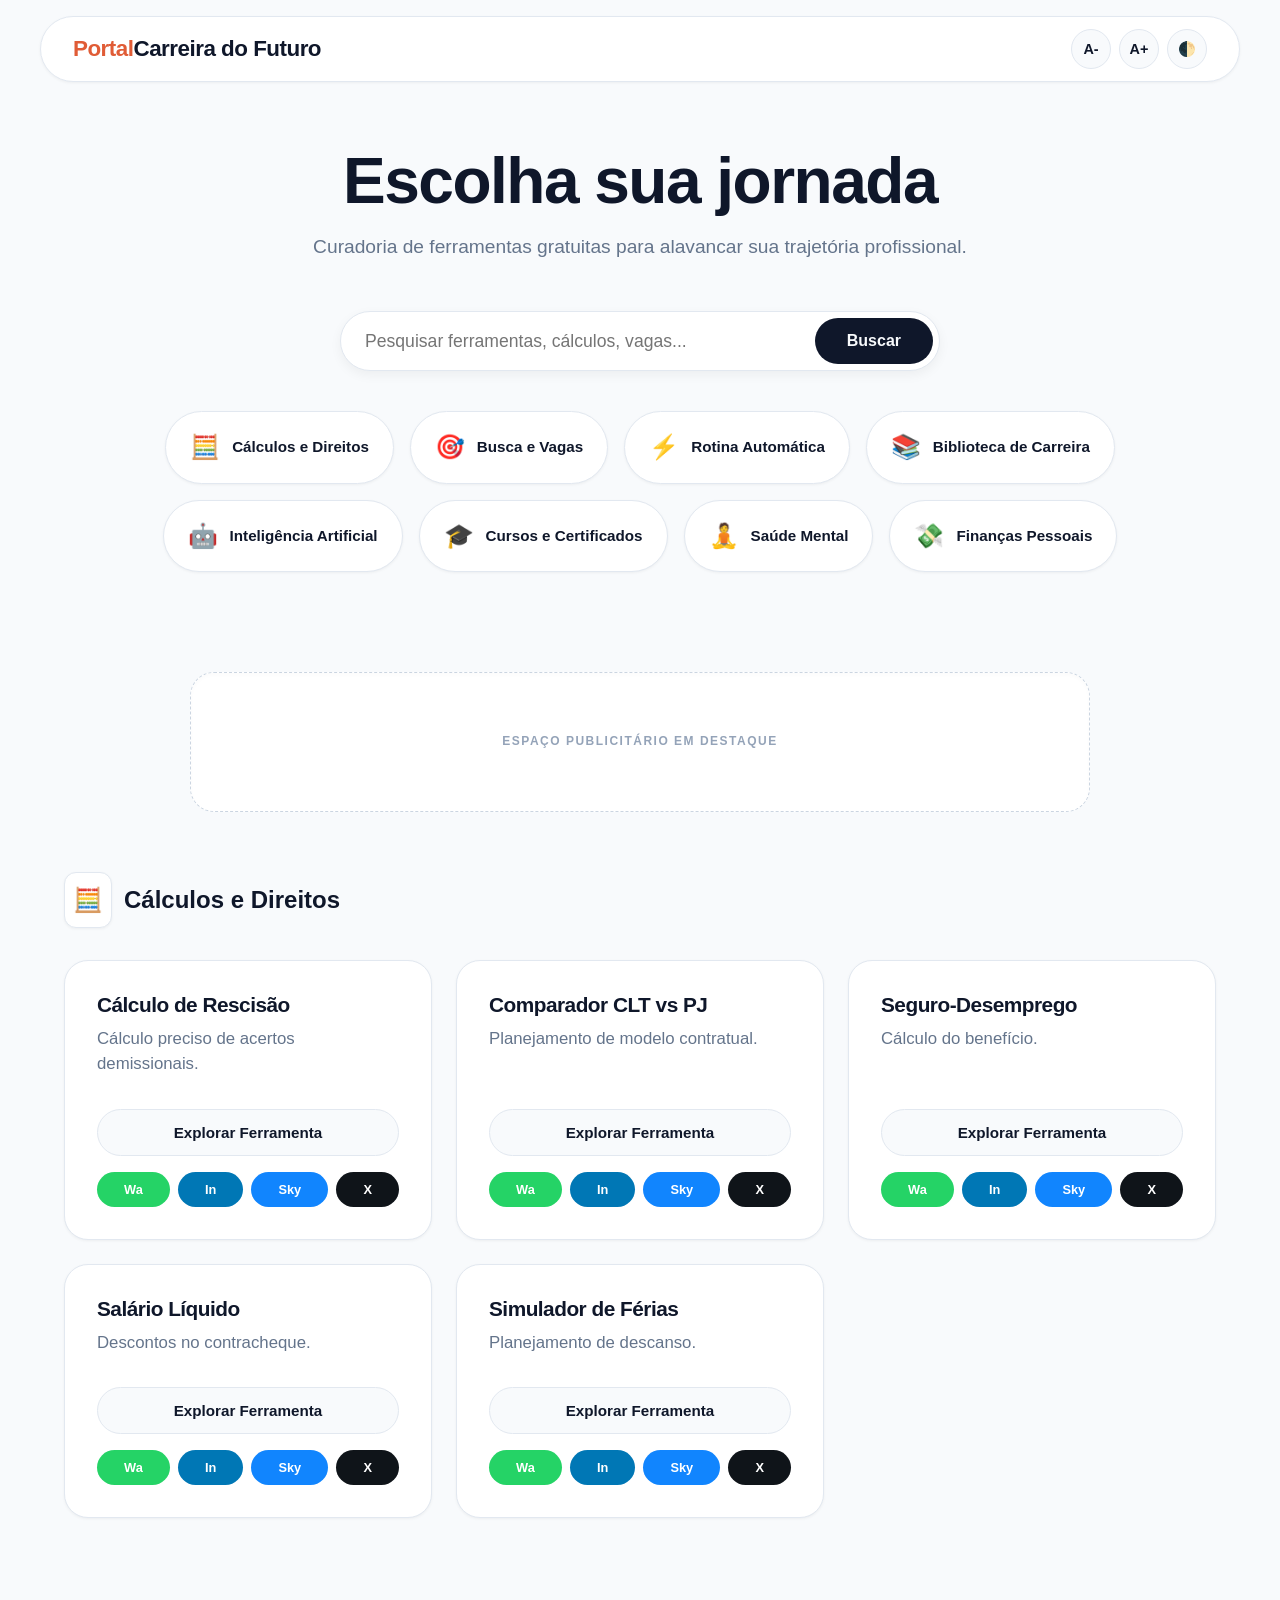
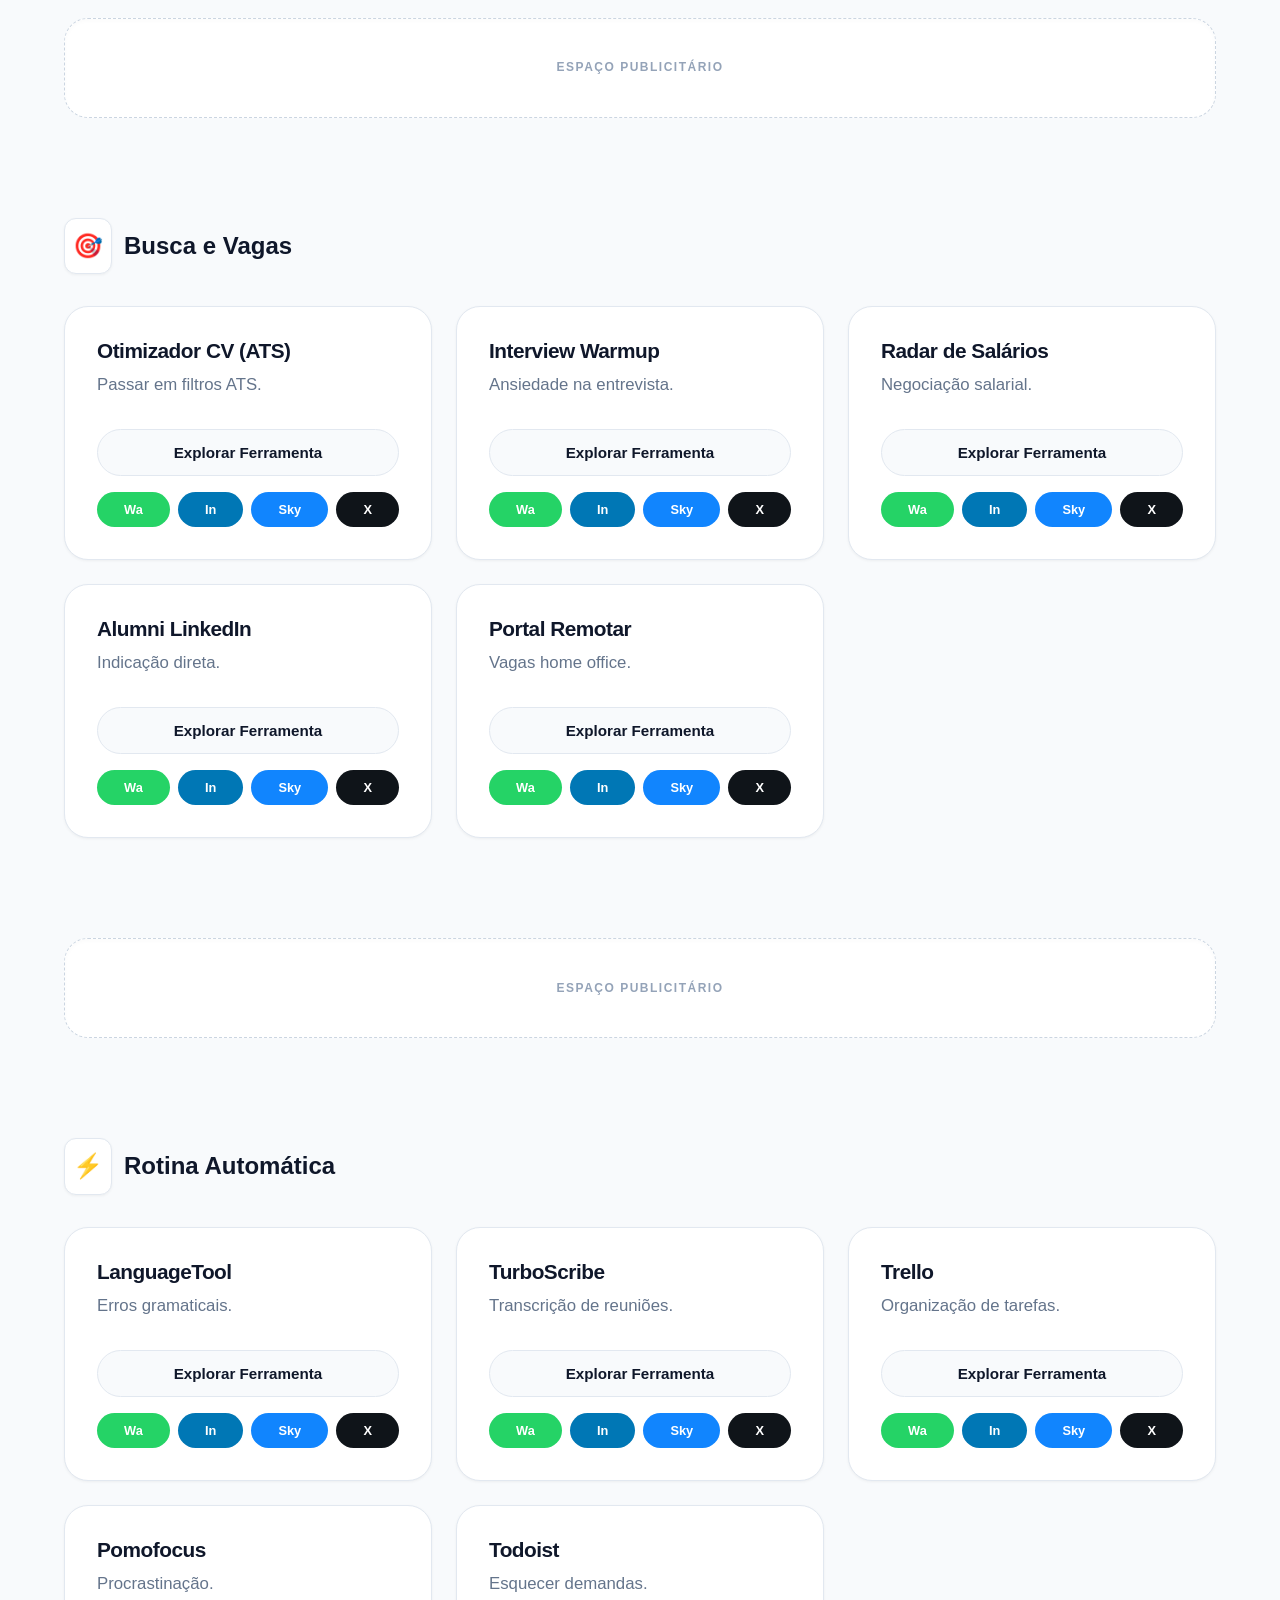
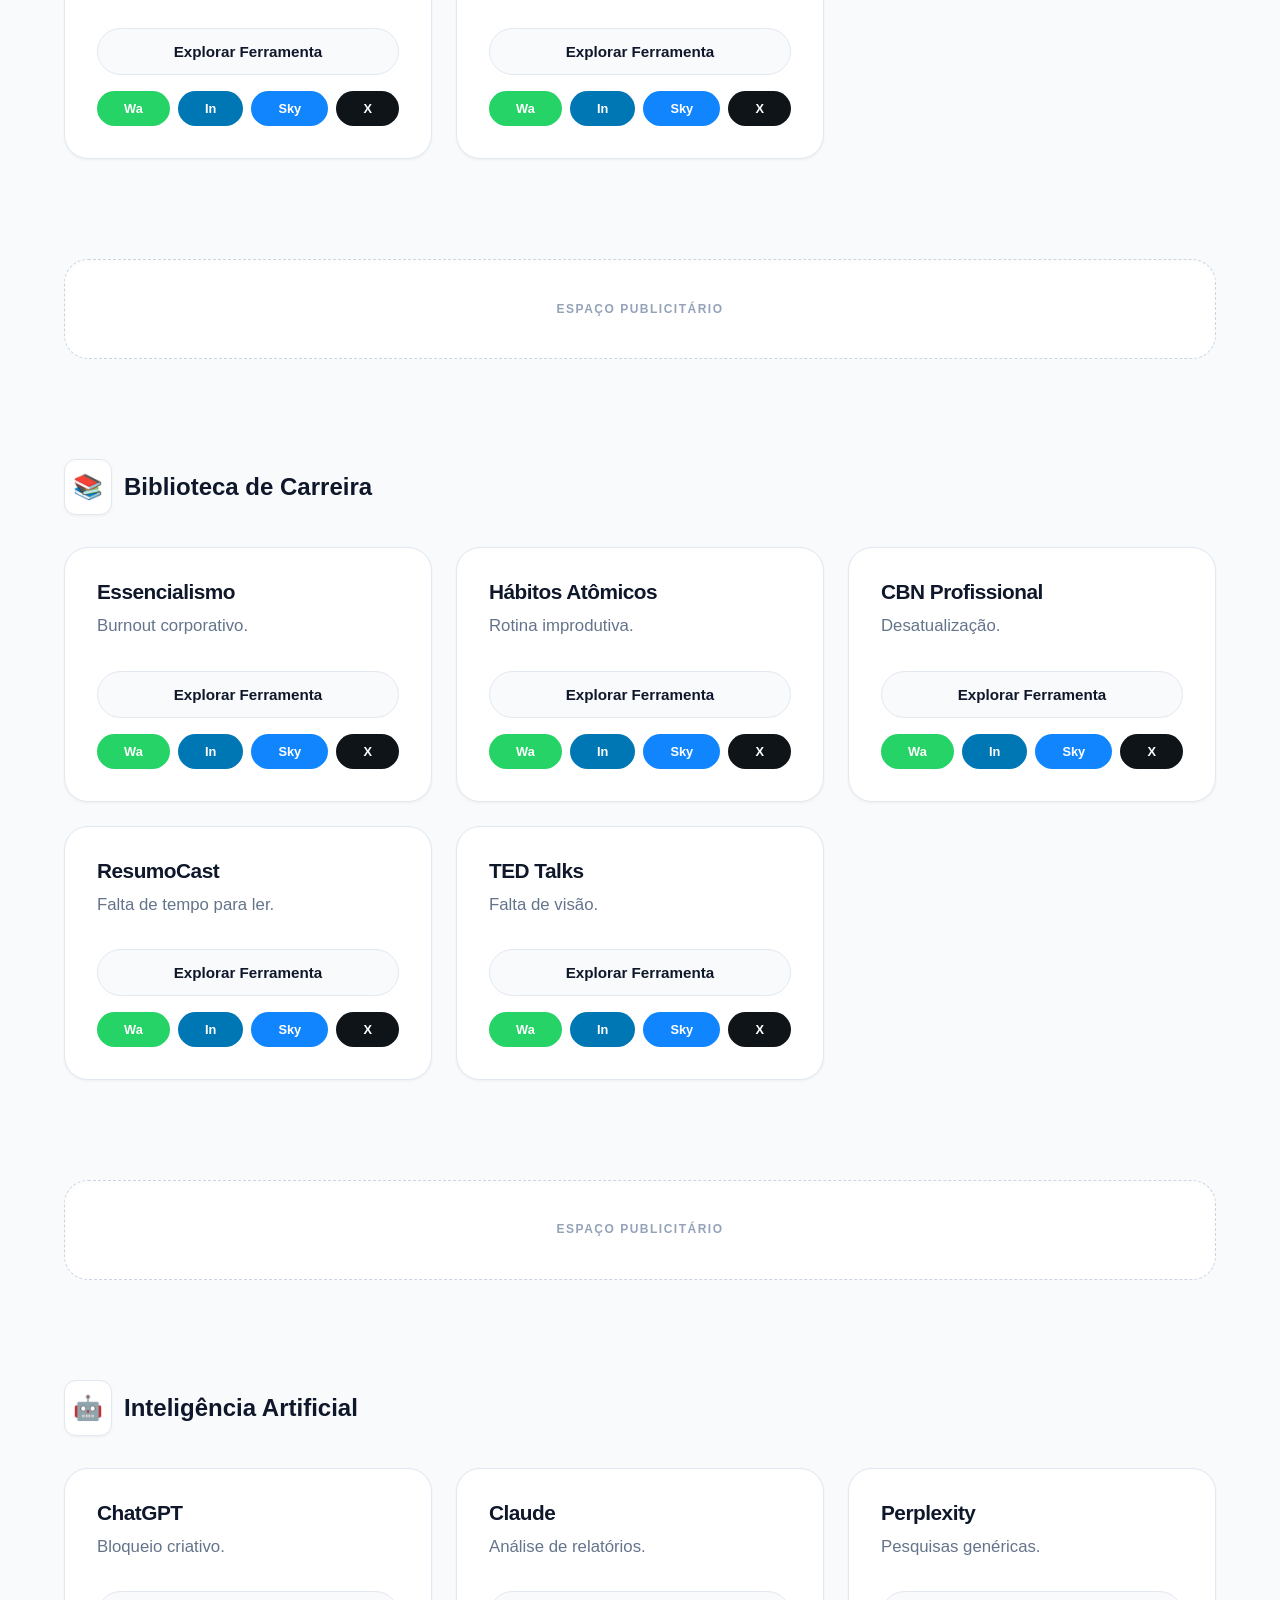
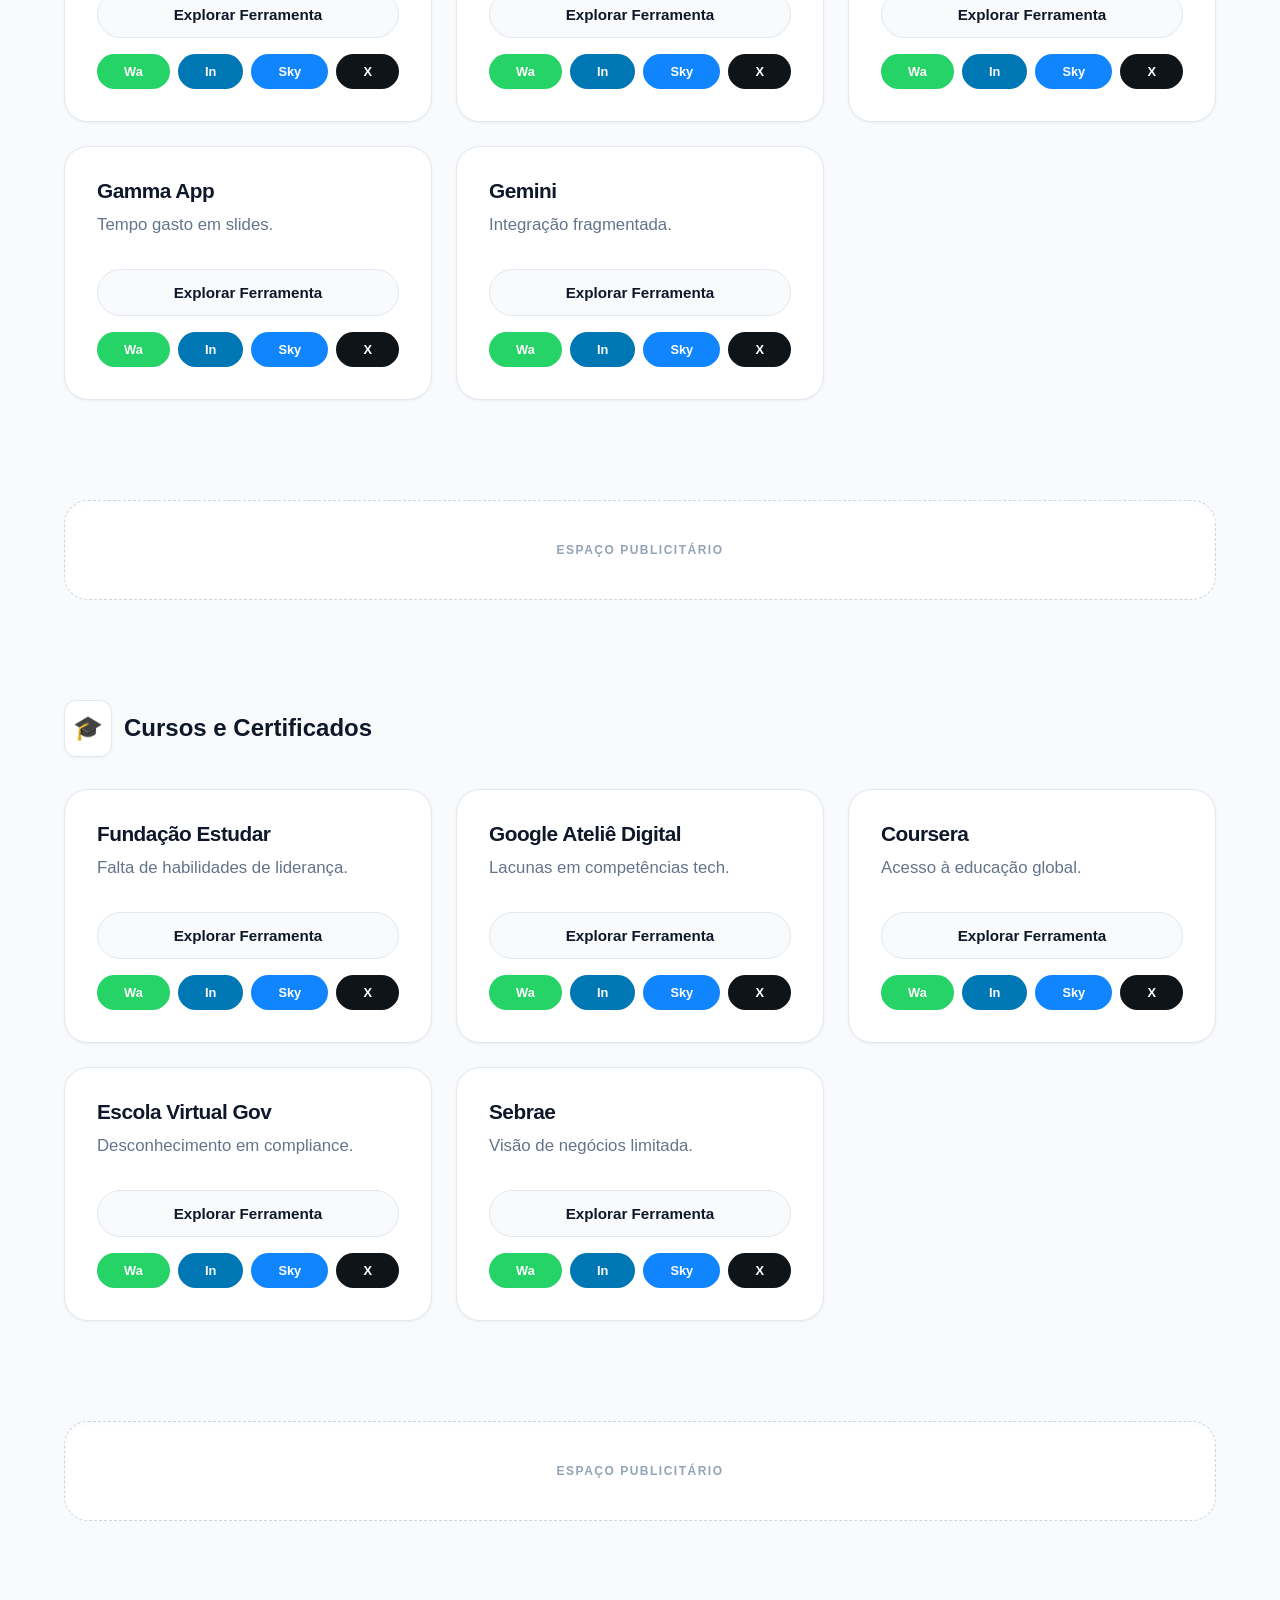
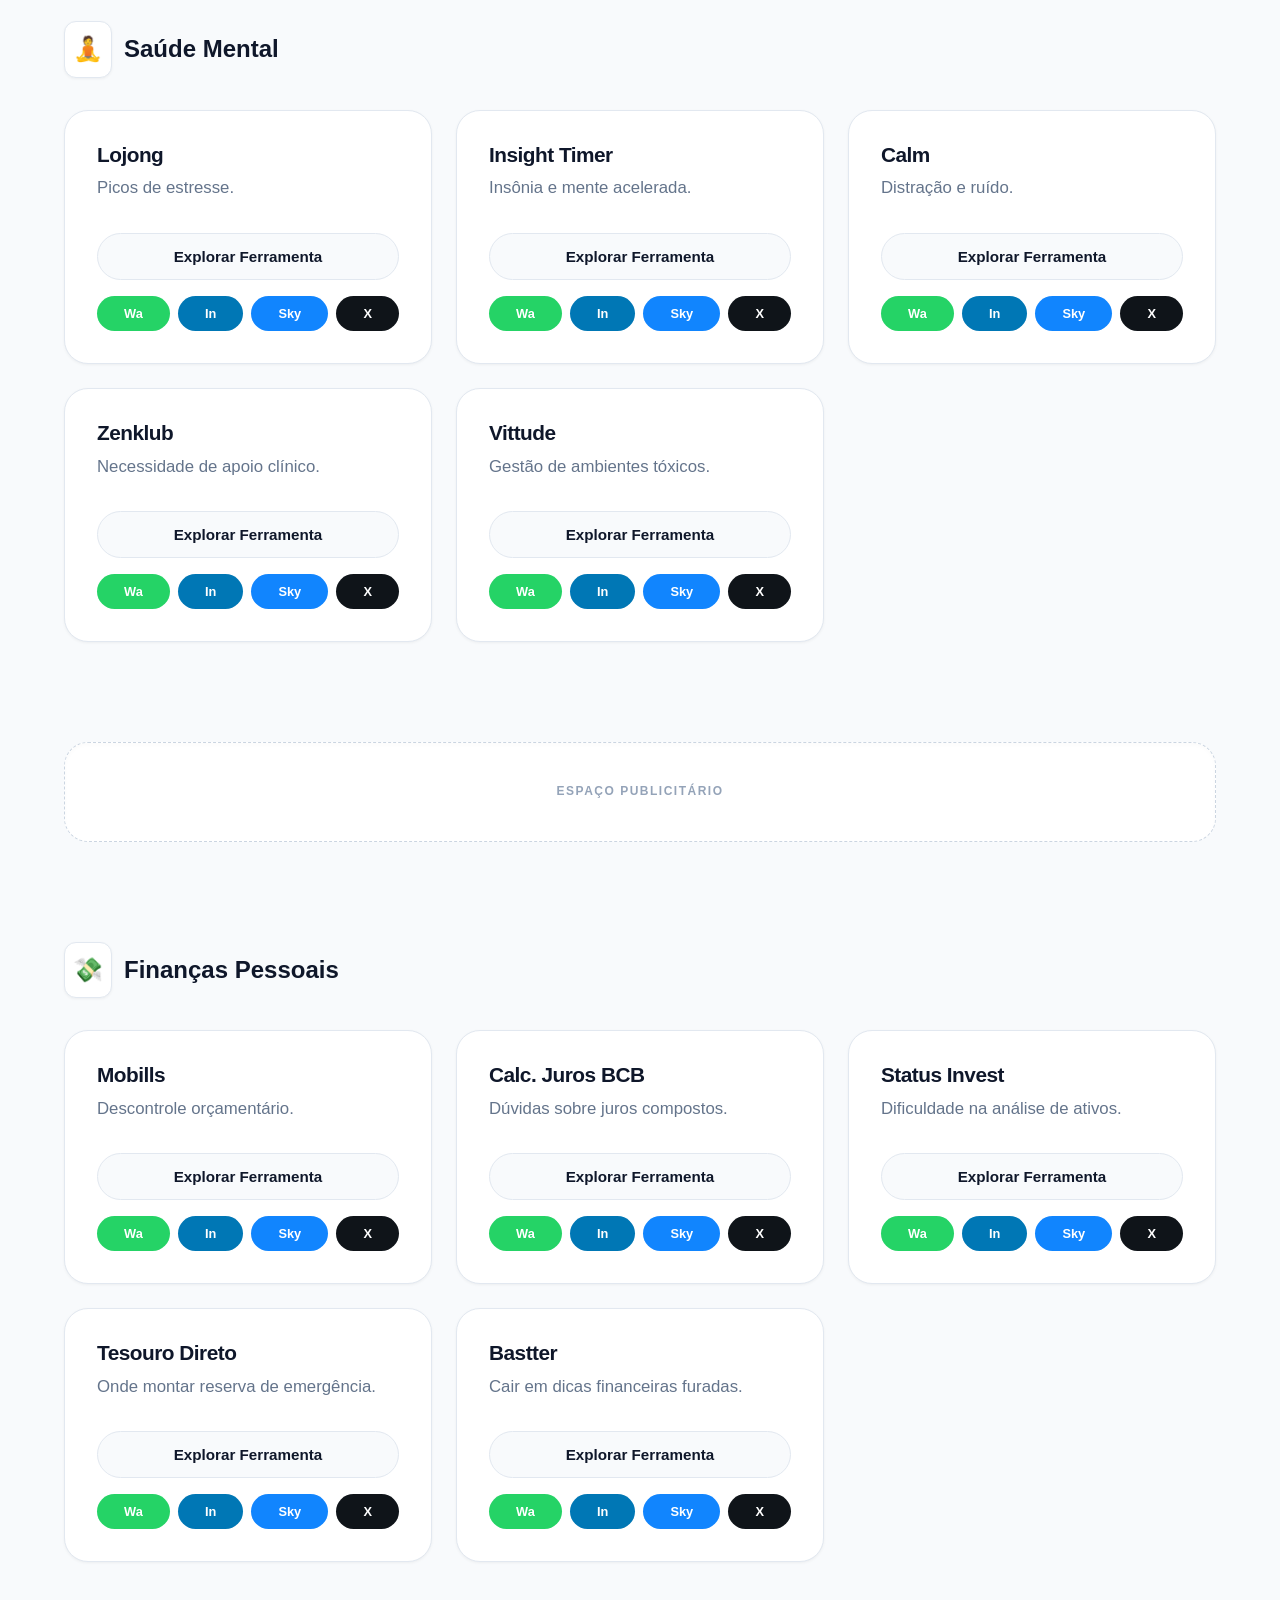
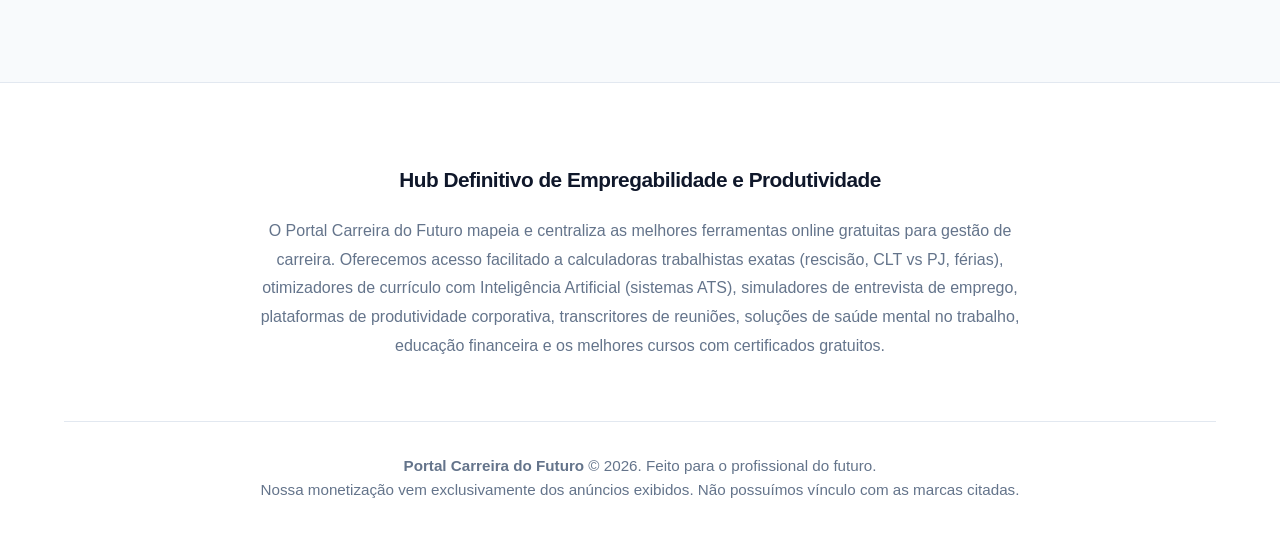
==== index.html @ 8ff9c867 "v16" ====
<!DOCTYPE html>
<html lang="pt-BR">
<head>
    <script>(function(w,d,s,l,i){w[l]=w[l]||[];w[l].push({'gtm.start':new Date().getTime(),event:'gtm.js'});var f=d.getElementsByTagName(s)[0],j=d.createElement(s),dl=l!='dataLayer'?'&l='+l:'';j.async=true;j.src='https://www.googletagmanager.com/gtm.js?id='+i+dl;f.parentNode.insertBefore(j,f);})(window,document,'script','dataLayer','GTM-XXXXXXX');</script>
    
    <meta charset="UTF-8">
    <meta name="viewport" content="width=device-width, initial-scale=1.0">
    <title>Portal Carreira do Futuro | Ferramentas e Produtividade</title>
    <link rel="stylesheet" href="style.css?v=17">
</head>
<body>
    <noscript><iframe src="https://www.googletagmanager.com/ns.html?id=GTM-WC8PTWHC" height="0" width="0" style="display:none;visibility:hidden"></iframe></noscript>

    <header class="cabecalho-site">
        <div class="container nav-bar">
            <h1 class="logotipo" onclick="window.scrollTo({top: 0, behavior: 'smooth'})" role="button" tabindex="0">Portal<span>Carreira do Futuro</span></h1>
            
            <div class="controles-a11y" aria-label="Controles de Acessibilidade">
                <button id="btn-fonte-menos" class="btn-a11y" aria-label="Diminuir tamanho da fonte">A-</button>
                <button id="btn-fonte-mais" class="btn-a11y" aria-label="Aumentar tamanho da fonte">A+</button>
                <button id="btn-tema" class="btn-a11y" aria-label="Alternar tema claro e escuro">🌓</button>
            </div>
        </div>
    </header>

    <main class="container" id="conteudo-principal">
        
        <section class="hero">
            <h2 class="hero-title">Escolha sua jornada</h2>
            <p class="hero-subtitle">Curadoria de ferramentas gratuitas para alavancar sua trajetória profissional.</p>
            
            <div class="busca-container">
                <form action="https://www.google.com/search" method="get" target="_blank" class="busca-form">
                    <input type="search" name="q" placeholder="Pesquisar ferramentas, cálculos, vagas..." aria-label="Pesquisar" required>
                    <button type="submit" class="btn-busca">Buscar</button>
                </form>
            </div>
            
            <nav id="bento-menu" class="bento-grid-container" aria-label="Navegação rápida por categorias"></nav>
        </section>

        <div class="espaco-respiro"></div>
        <div class="area-adsense ads-vip">
            <p class="ads-label">Espaço Publicitário em Destaque</p>
        </div>
        <div class="espaco-respiro"></div>

        <div id="lista-ferramentas"></div>
    </main>

    <div id="modal-overlay" class="modal-overlay hidden" onclick="fecharAoClicarFora(event)" aria-hidden="true">
        <div id="modal-ferramenta" class="modal-content" role="dialog" aria-modal="true" aria-labelledby="artigo-titulo">
            <button class="btn-fechar" onclick="fecharTodosModais()" aria-label="Fechar janela">✕</button>
            
            <div class="modal-header-compacto">
                <span id="artigo-emoji" class="emoji-medio" aria-hidden="true"></span>
                <div>
                    <h2 id="artigo-titulo"></h2>
                    <span id="artigo-categoria" class="tag-categoria"></span>
                </div>
            </div>

            <div class="dor-box">
                <strong>💡 Resolve o problema:</strong>
                <p id="artigo-dor"></p>
            </div>

            <div class="artigo-corpo">
                <p id="artigo-descricao"></p>
            </div>

            <div class="acoes-ferramenta">
                <a id="artigo-link" href="#" target="_blank" rel="noopener noreferrer" class="btn-primario">Acessar Plataforma Oficial</a>
                <a id="btn-reportar" href="#" class="btn-reportar-link">⚠️ Reportar erro ou link quebrado</a>
                
                <div class="share-buttons">
                    <p class="share-title">Compartilhar ferramenta útil:</p>
                    <div class="share-icons" id="botoes-compartilhamento">
                        </div>
                </div>
            </div>
            
            <div class="area-adsense ads-modal">
                <p class="ads-label">Espaço Publicitário</p>
            </div>
        </div>
    </div>

    <footer class="rodape-site">
        <div class="container">
            <article class="sobre-portal-rodape">
                <h3>Hub Definitivo de Empregabilidade e Produtividade</h3>
                <p>O Portal Carreira do Futuro mapeia e centraliza as melhores ferramentas online gratuitas para gestão de carreira. Oferecemos acesso facilitado a calculadoras trabalhistas exatas (rescisão, CLT vs PJ, férias), otimizadores de currículo com Inteligência Artificial (sistemas ATS), simuladores de entrevista de emprego, plataformas de produtividade corporativa, transcritores de reuniões, soluções de saúde mental no trabalho, educação financeira e os melhores cursos com certificados gratuitos.</p>
            </article>

            <div class="rodape-main">
                <p><strong>Portal Carreira do Futuro</strong> &copy; 2026. Feito para o profissional do futuro.</p>
                <p>Nossa monetização vem exclusivamente dos anúncios exibidos. Não possuímos vínculo com as marcas citadas.</p>
            </div>
        </div>
    </footer>

    <script src="script.js?v=17"></script>
</body>
</html>
---- style.css ----
/* =========================================
   UX 2026: DESIGN SYSTEM SAAS (CLEAN & SPACIOUS)
   ========================================= */

:root {
  --bg-base: #f8fafc;
  --text-main: #0f172a;
  --text-muted: #64748b;
  --card-bg: #ffffff;
  --accent-primary: #e05c36;
  --accent-secondary: #0f172a; /* Alterado para um tom mais sério/SaaS */
  --border-light: #e2e8f0;
  
  --whatsapp: #25D366; --linkedin: #0077b5; --twitter-x: #0f1419; 
  --telegram: #0088cc; --bluesky: #1185fe; --threads: #000000;
  
  --shadow-sm: 0 1px 3px rgba(0, 0, 0, 0.05);
  --shadow-md: 0 4px 12px rgba(0, 0, 0, 0.05);
  --shadow-hover: 0 10px 25px rgba(0, 0, 0, 0.08);
  
  /* Curvas mais elegantes e modernas (estilo pill) */
  --radius-card: 24px;
  --radius-pill: 100px;
}

[data-theme="dark"] {
  --bg-base: #0f172a; --text-main: #f8fafc; --text-muted: #94a3b8;
  --card-bg: #1e293b; --border-light: #334155; --accent-secondary: #ffffff;
  --twitter-x: #ffffff; --threads: #ffffff;
}

* { box-sizing: border-box; margin: 0; padding: 0; font-family: -apple-system, BlinkMacSystemFont, "SF Pro Display", "Segoe UI", Roboto, sans-serif; -webkit-font-smoothing: antialiased; }

body { background-color: var(--bg-base); color: var(--text-main); line-height: 1.6; transition: background-color 0.3s, color 0.3s; }
.container { max-width: 1200px; margin: 0 auto; padding: 0 24px; }
.hidden { display: none !important; opacity: 0; pointer-events: none; }
*:focus-visible { outline: 2px solid var(--accent-primary); outline-offset: 4px; border-radius: 8px; }

/* --- CABEÇALHO --- */
.cabecalho-site { position: sticky; top: 16px; z-index: 100; margin: 0 24px; }
.nav-bar { background: var(--card-bg); border: 1px solid var(--border-light); border-radius: var(--radius-pill); padding: 12px 32px; box-shadow: var(--shadow-sm); display: flex; justify-content: space-between; align-items: center; transition: 0.3s;}
.logotipo { font-size: 1.4rem; font-weight: 800; color: var(--accent-primary); cursor: pointer; letter-spacing: -0.5px;}
.logotipo span { color: var(--text-main); }
.controles-a11y { display: flex; gap: 8px; }
.btn-a11y { background: var(--bg-base); border: 1px solid var(--border-light); color: var(--text-main); font-weight: bold; border-radius: 50%; width: 40px; height: 40px; cursor: pointer; transition: 0.2s; display: flex; align-items: center; justify-content: center; font-size: 0.9rem; }
.btn-a11y:hover { background: var(--accent-primary); color: white; border-color: var(--accent-primary); }

/* --- HERO SECTION --- */
.hero { text-align: center; padding: 80px 0 40px; }
.hero-title { font-size: clamp(2.5rem, 5vw, 4rem); font-weight: 800; letter-spacing: -1.5px; margin-bottom: 16px; color: var(--text-main); line-height: 1.1; }
.hero-subtitle { font-size: 1.2rem; color: var(--text-muted); margin-bottom: 48px; font-weight: 400; }
.busca-form { display: flex; max-width: 600px; margin: 0 auto 40px; background: var(--card-bg); border-radius: var(--radius-pill); padding: 6px 6px 6px 24px; box-shadow: var(--shadow-md); transition: 0.3s; border: 1px solid var(--border-light); }
.busca-form:focus-within { box-shadow: var(--shadow-hover); border-color: var(--text-main); }
.busca-form input { flex-grow: 1; border: none; font-size: 1.1rem; outline: none; background: transparent; color: var(--text-main);}
.btn-busca { background: var(--text-main); color: var(--bg-base); border: none; border-radius: var(--radius-pill); padding: 14px 32px; font-weight: 600; cursor: pointer; transition: 0.2s; font-size: 1rem; }
.btn-busca:hover { background: var(--accent-primary); color: white; }

/* --- BENTO GRID --- */
.bento-grid-container { display: flex; flex-wrap: wrap; justify-content: center; gap: 16px; margin-top: 40px; }
.bento-card { background: var(--card-bg); border-radius: var(--radius-pill); padding: 16px 24px; display: flex; align-items: center; gap: 12px; cursor: pointer; box-shadow: var(--shadow-sm); transition: all 0.3s ease; border: 1px solid var(--border-light); }
.bento-card:hover { transform: translateY(-3px); box-shadow: var(--shadow-hover); border-color: var(--text-main); }
.bento-emoji { font-size: 1.5rem; }
.bento-title { font-weight: 600; color: var(--text-main); font-size: 0.95rem; }

/* --- RESPIROS E ADSENSE --- */
.espaco-respiro { height: 60px; width: 100%; }
.area-adsense { background: var(--card-bg); text-align: center; border-radius: var(--radius-card); display: flex; flex-direction: column; align-items: center; justify-content: center; border: 1px dashed #cbd5e1; box-shadow: inset 0 2px 4px rgba(0,0,0,0.02);}
.ads-vip { height: 140px; margin: 0 auto; max-width: 900px;}
.ads-modal { padding: 20px; margin-top: 24px; }
.ads-label { font-size: 0.75rem; color: #94a3b8; text-transform: uppercase; letter-spacing: 1.5px; font-weight: 600; }

/* --- GRID DE CONTEÚDO PRINCIPAL --- */
.sessao-categoria { margin-bottom: 100px; scroll-margin-top: 120px; }
.sessao-titulo { font-size: 1.5rem; font-weight: 700; color: var(--text-main); display: flex; align-items: center; gap: 12px; margin-bottom: 32px; }
.sessao-titulo span { background: var(--card-bg); padding: 8px; border-radius: 12px; border: 1px solid var(--border-light); box-shadow: var(--shadow-sm);}
.grid-cards { display: grid; grid-template-columns: repeat(auto-fill, minmax(320px, 1fr)); gap: 24px; }

/* --- CARDS APRIMORADOS (UX 2026) --- */
.card { background: var(--card-bg); border-radius: var(--radius-card); padding: 32px; display: flex; flex-direction: column; justify-content: space-between; box-shadow: var(--shadow-sm); transition: transform 0.3s, box-shadow 0.3s; border: 1px solid var(--border-light); }
.card:hover { transform: translateY(-4px); box-shadow: var(--shadow-hover); border-color: var(--accent-primary); }
.card-conteudo { margin-bottom: 32px; }
.card h3 { font-size: 1.3rem; font-weight: 700; color: var(--text-main); margin-bottom: 8px; line-height: 1.2; letter-spacing: -0.5px;}
.card-desc { font-size: 1.05rem; color: var(--text-muted); font-weight: 500; line-height: 1.5; }

/* Ações no Card */
.card-footer { display: flex; flex-direction: column; gap: 16px;}
.btn-card-abrir { background: var(--bg-base); color: var(--text-main); border: 1px solid var(--border-light); padding: 14px; border-radius: var(--radius-pill); font-weight: 600; cursor: pointer; transition: 0.2s; font-size: 0.95rem;}
.btn-card-abrir:hover { background: var(--text-main); color: var(--bg-base); border-color: var(--text-main);}
.mini-share-bar { display: flex; gap: 8px; justify-content: center; }
.mini-btn { flex-grow: 1; padding: 10px 0; border: none; border-radius: var(--radius-pill); font-size: 0.8rem; font-weight: 700; color: white; cursor: pointer; transition: 0.2s; }
.mini-btn:hover { filter: brightness(1.1); transform: translateY(-2px); }
.mini-btn.zap { background: var(--whatsapp); }
.mini-btn.in { background: var(--linkedin); }
.mini-btn.x { background: var(--twitter-x); }
.mini-btn.bsky { background: var(--bluesky); }
[data-theme="dark"] .mini-btn.x { color: var(--bg-base); }

/* --- MODAIS --- */
body.modal-open { overflow: hidden; }
.modal-overlay { position: fixed; top: 0; left: 0; right: 0; bottom: 0; background: rgba(15, 23, 42, 0.4); backdrop-filter: blur(8px); z-index: 1000; display: flex; justify-content: center; align-items: center; padding: 20px; }
.modal-content { background: var(--card-bg); width: 100%; max-width: 540px; max-height: 90vh; overflow-y: auto; border-radius: var(--radius-card); padding: 40px; box-shadow: 0 25px 50px -12px rgba(0,0,0,0.25); position: relative; border: 1px solid var(--border-light); }

.btn-fechar { position: absolute; top: 20px; right: 20px; background: var(--bg-base); border: 1px solid var(--border-light); color: var(--text-main); width: 40px; height: 40px; border-radius: 50%; font-size: 1.2rem; cursor: pointer; transition: 0.2s; display: flex; align-items: center; justify-content: center; }
.btn-fechar:hover { background: #ef4444; color: white; border-color: #ef4444;}

.modal-header-compacto { display: flex; align-items: center; gap: 16px; margin-bottom: 32px; }
.emoji-medio { font-size: 3rem; background: var(--bg-base); padding: 16px; border-radius: 20px; border: 1px solid var(--border-light); }
.modal-header-compacto h2 { font-size: 1.5rem; color: var(--text-main); margin-bottom: 8px; line-height: 1.1; letter-spacing: -0.5px;}
.tag-categoria { background: var(--bg-base); color: var(--text-muted); border: 1px solid var(--border-light); padding: 6px 16px; border-radius: var(--radius-pill); font-size: 0.8rem; font-weight: 700; display: inline-block; }

.dor-box { background: var(--bg-base); padding: 20px; border-radius: 16px; margin-bottom: 24px; border: 1px solid var(--border-light);}
.dor-box strong { color: var(--accent-primary); display: block; margin-bottom: 8px; font-size: 0.95rem; text-transform: uppercase; letter-spacing: 1px;}
#artigo-dor { font-size: 1.05rem; color: var(--text-main); font-weight: 500;}
#artigo-descricao { font-size: 1.1rem; color: var(--text-muted); line-height: 1.7; margin-bottom: 40px; }

/* Ações no Modal */
.acoes-ferramenta { display: flex; flex-direction: column; gap: 16px; }
.btn-primario { display: block; text-align: center; background: var(--accent-primary); color: white; text-decoration: none; padding: 18px; border-radius: var(--radius-pill); font-size: 1.1rem; font-weight: 600; transition: 0.3s; }
.btn-primario:hover { transform: translateY(-2px); box-shadow: 0 8px 20px rgba(224, 92, 54, 0.3); }

.btn-reportar-link { display: block; text-align: center; color: var(--text-muted); font-size: 0.85rem; text-decoration: underline; margin-bottom: 16px; transition: color 0.2s; }
.btn-reportar-link:hover { color: #ef4444; }

.share-buttons { text-align: center; border-top: 1px solid var(--border-light); padding-top: 32px; }
.share-title { font-size: 0.9rem; color: var(--text-muted); margin-bottom: 16px; font-weight: 600; text-transform: uppercase; letter-spacing: 0.5px;}
.share-icons { display: flex; gap: 8px; justify-content: center; flex-wrap: wrap; }
.btn-share { padding: 12px 20px; border-radius: var(--radius-pill); border: none; font-weight: 600; cursor: pointer; color: white; font-size: 0.9rem; transition: transform 0.2s; }
.btn-share:hover { transform: translateY(-2px); filter: brightness(1.1); }
.btn-share.native { background: var(--text-main); width: 100%; font-size: 1rem; padding: 16px;}
.btn-share.whatsapp { background: var(--whatsapp); }
.btn-share.linkedin { background: var(--linkedin); }
.btn-share.x { background: var(--twitter-x); }
.btn-share.telegram { background: var(--telegram); }
.btn-share.bluesky { background: var(--bluesky); }
.btn-share.threads { background: var(--threads); }
[data-theme="dark"] .btn-share.x, [data-theme="dark"] .btn-share.threads { color: var(--bg-base); }

/* --- RODAPÉ SEO --- */
.rodape-site { background: var(--card-bg); border-top: 1px solid var(--border-light); padding: 80px 0 40px; margin-top: 120px; }
.sobre-portal-rodape { max-width: 800px; margin: 0 auto 60px auto; text-align: center; }
.sobre-portal-rodape h3 { font-size: 1.3rem; color: var(--text-main); margin-bottom: 20px; font-weight: 800; letter-spacing: -0.5px;}
.sobre-portal-rodape p { font-size: 1rem; color: var(--text-muted); line-height: 1.8; }
.rodape-main { text-align: center; border-top: 1px solid var(--border-light); padding-top: 32px; color: var(--text-muted); font-size: 0.95rem;}

@media (max-width: 768px) {
  .cabecalho-site { top: 0; margin: 0; }
  .nav-bar { border-radius: 0 0 24px 24px; padding: 16px; flex-direction: column; gap: 16px;}
  .hero { padding: 40px 0; }
  .hero-title { font-size: 2.2rem; }
  .busca-form { flex-direction: column; border-radius: 20px; padding: 12px; gap: 8px;}
  .btn-busca { width: 100%; }
  .bento-grid-container { gap: 12px; }
  .bento-card { flex-direction: column; gap: 8px; text-align: center; padding: 16px;}
  .grid-cards { grid-template-columns: 1fr; }
  .card { padding: 24px;}
  .modal-content { padding: 32px 24px; border-radius: 24px; }
  .modal-header-compacto { flex-direction: column; text-align: center; }
  .share-icons { gap: 8px; }
  .btn-share { padding: 12px; font-size: 0.85rem; flex-grow: 1;}
}
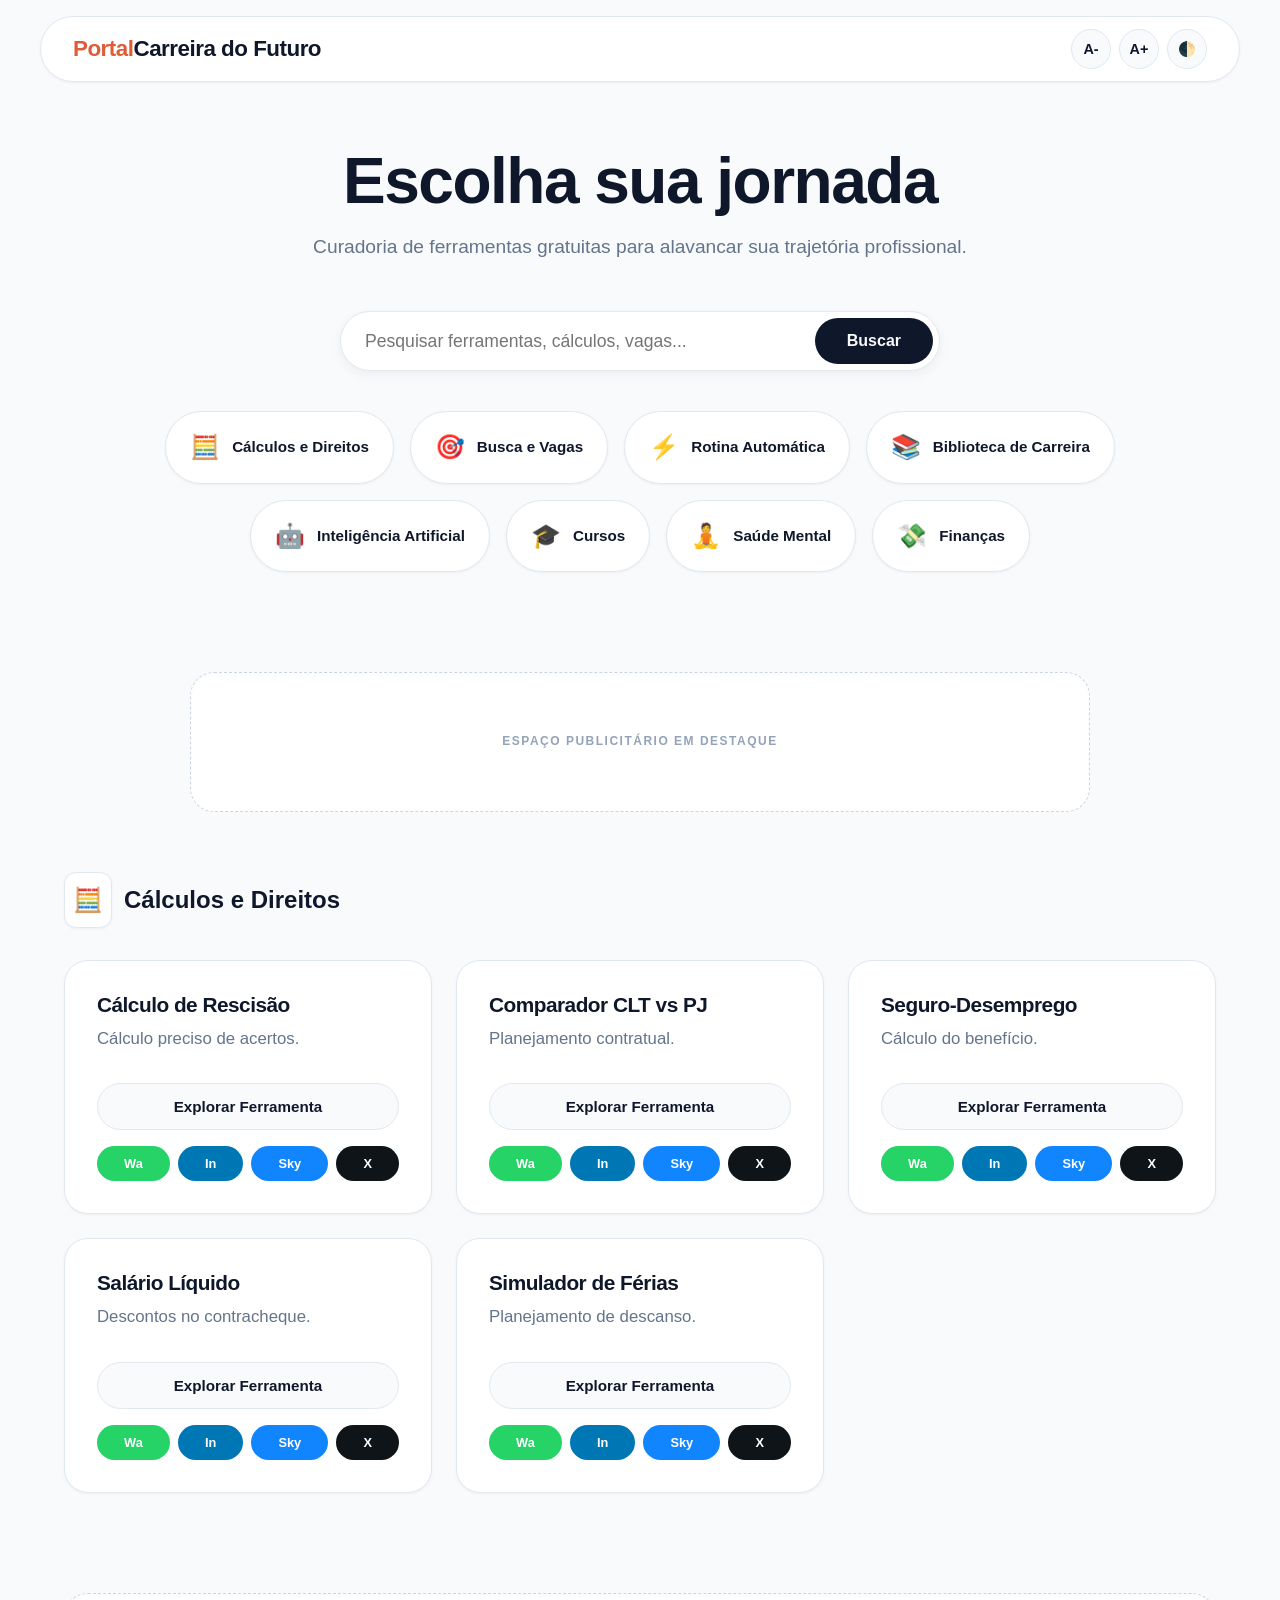
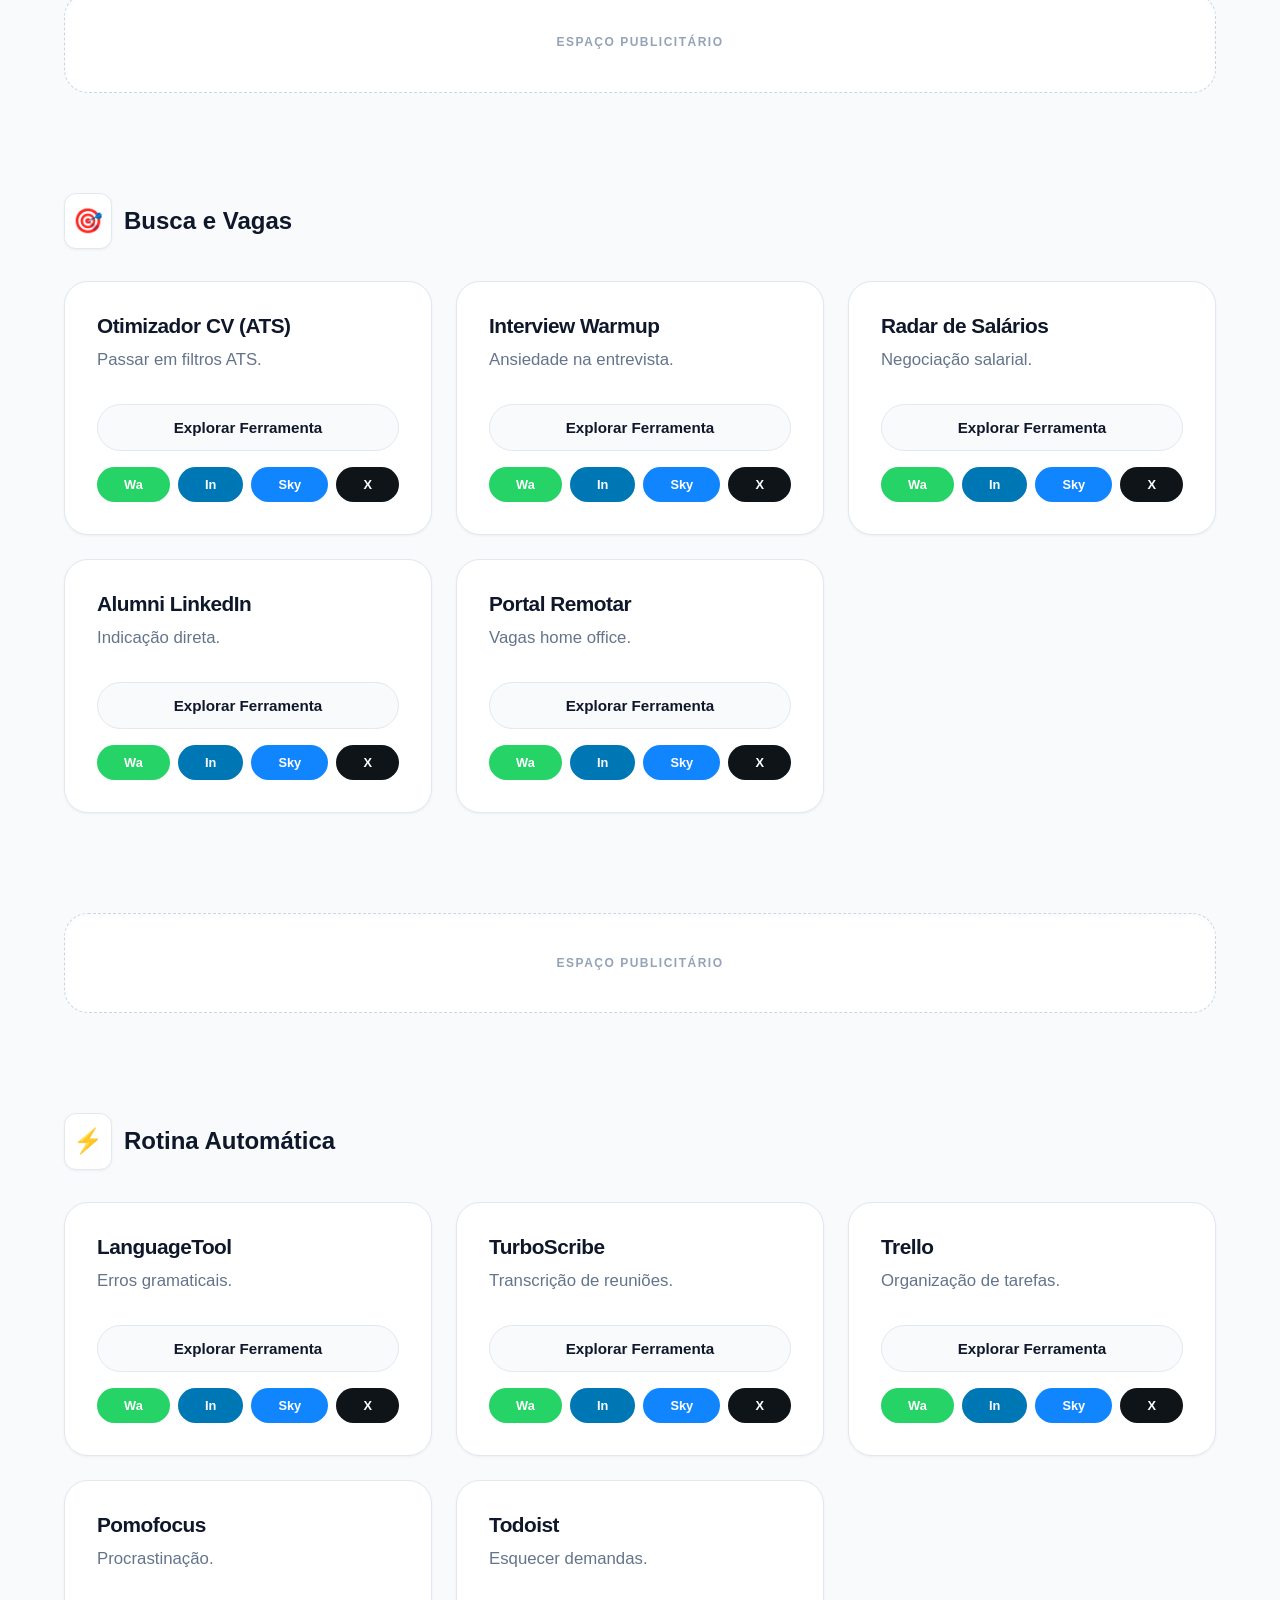
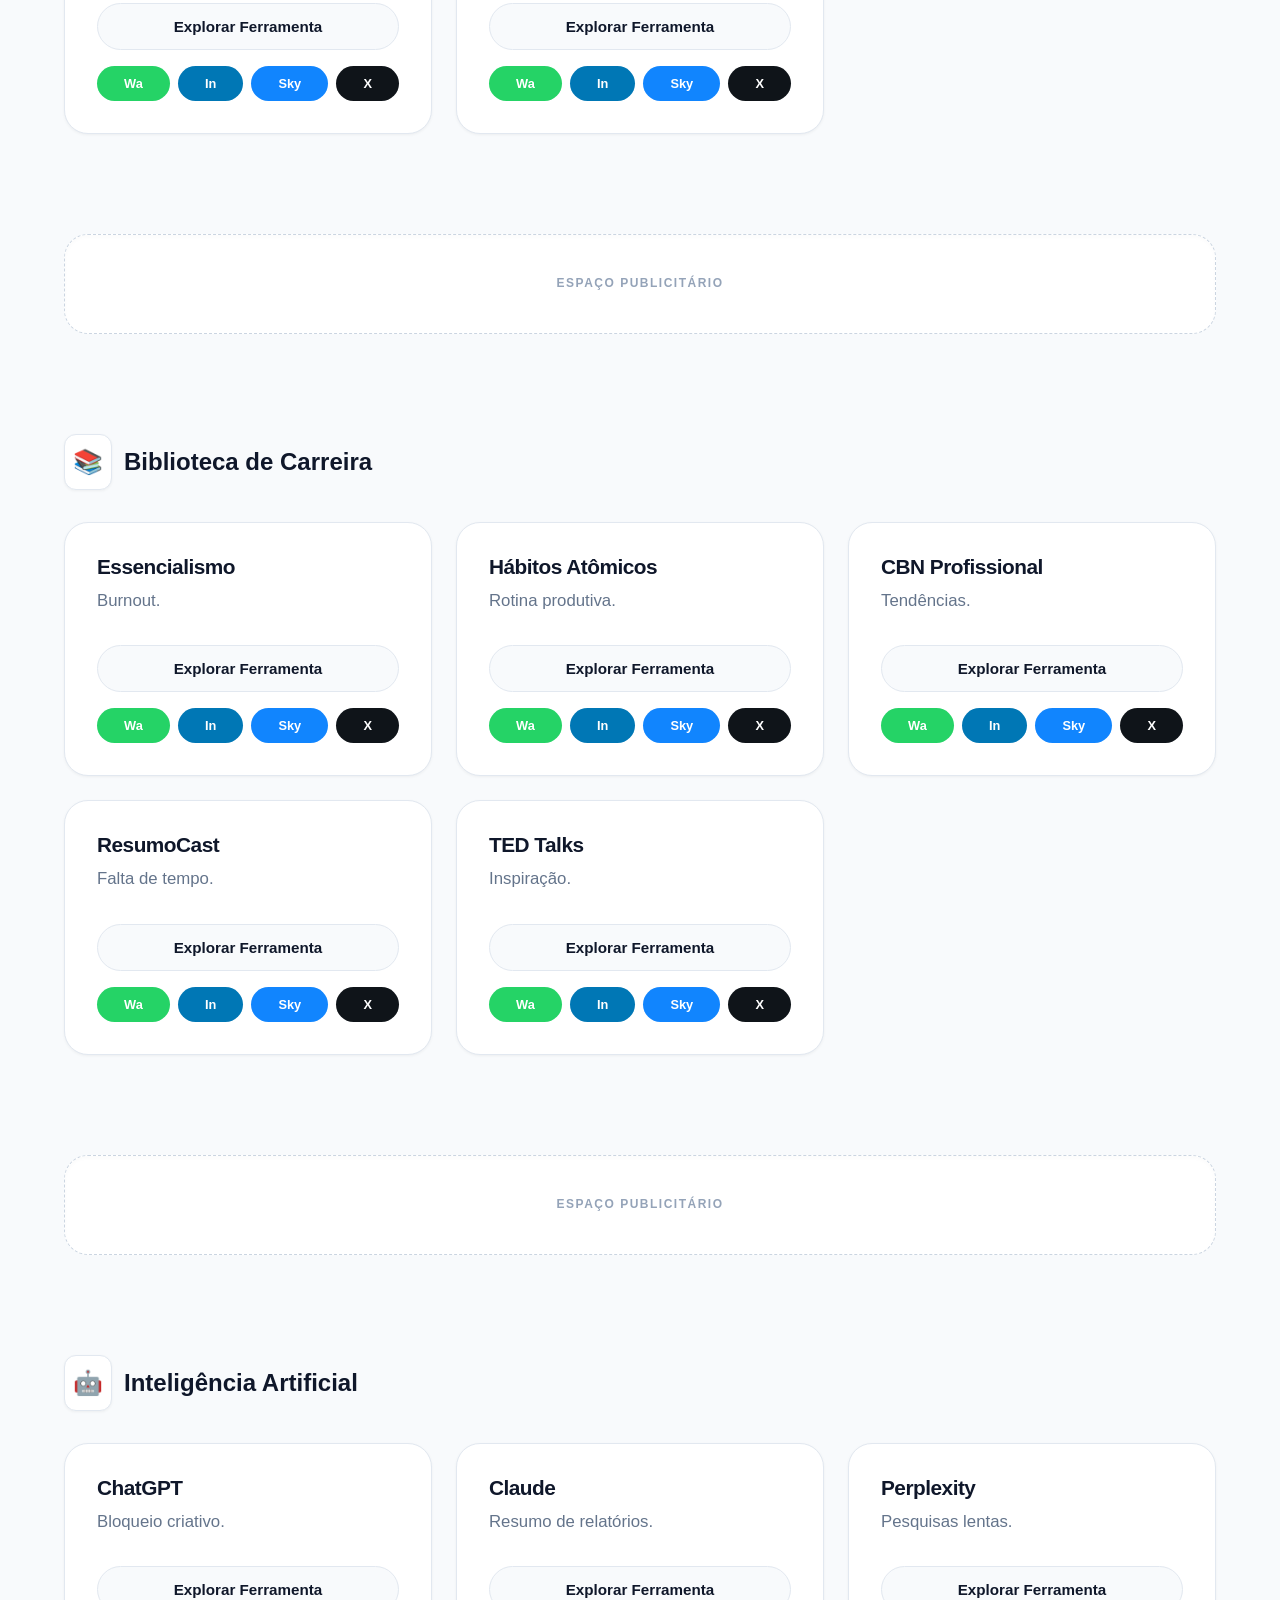
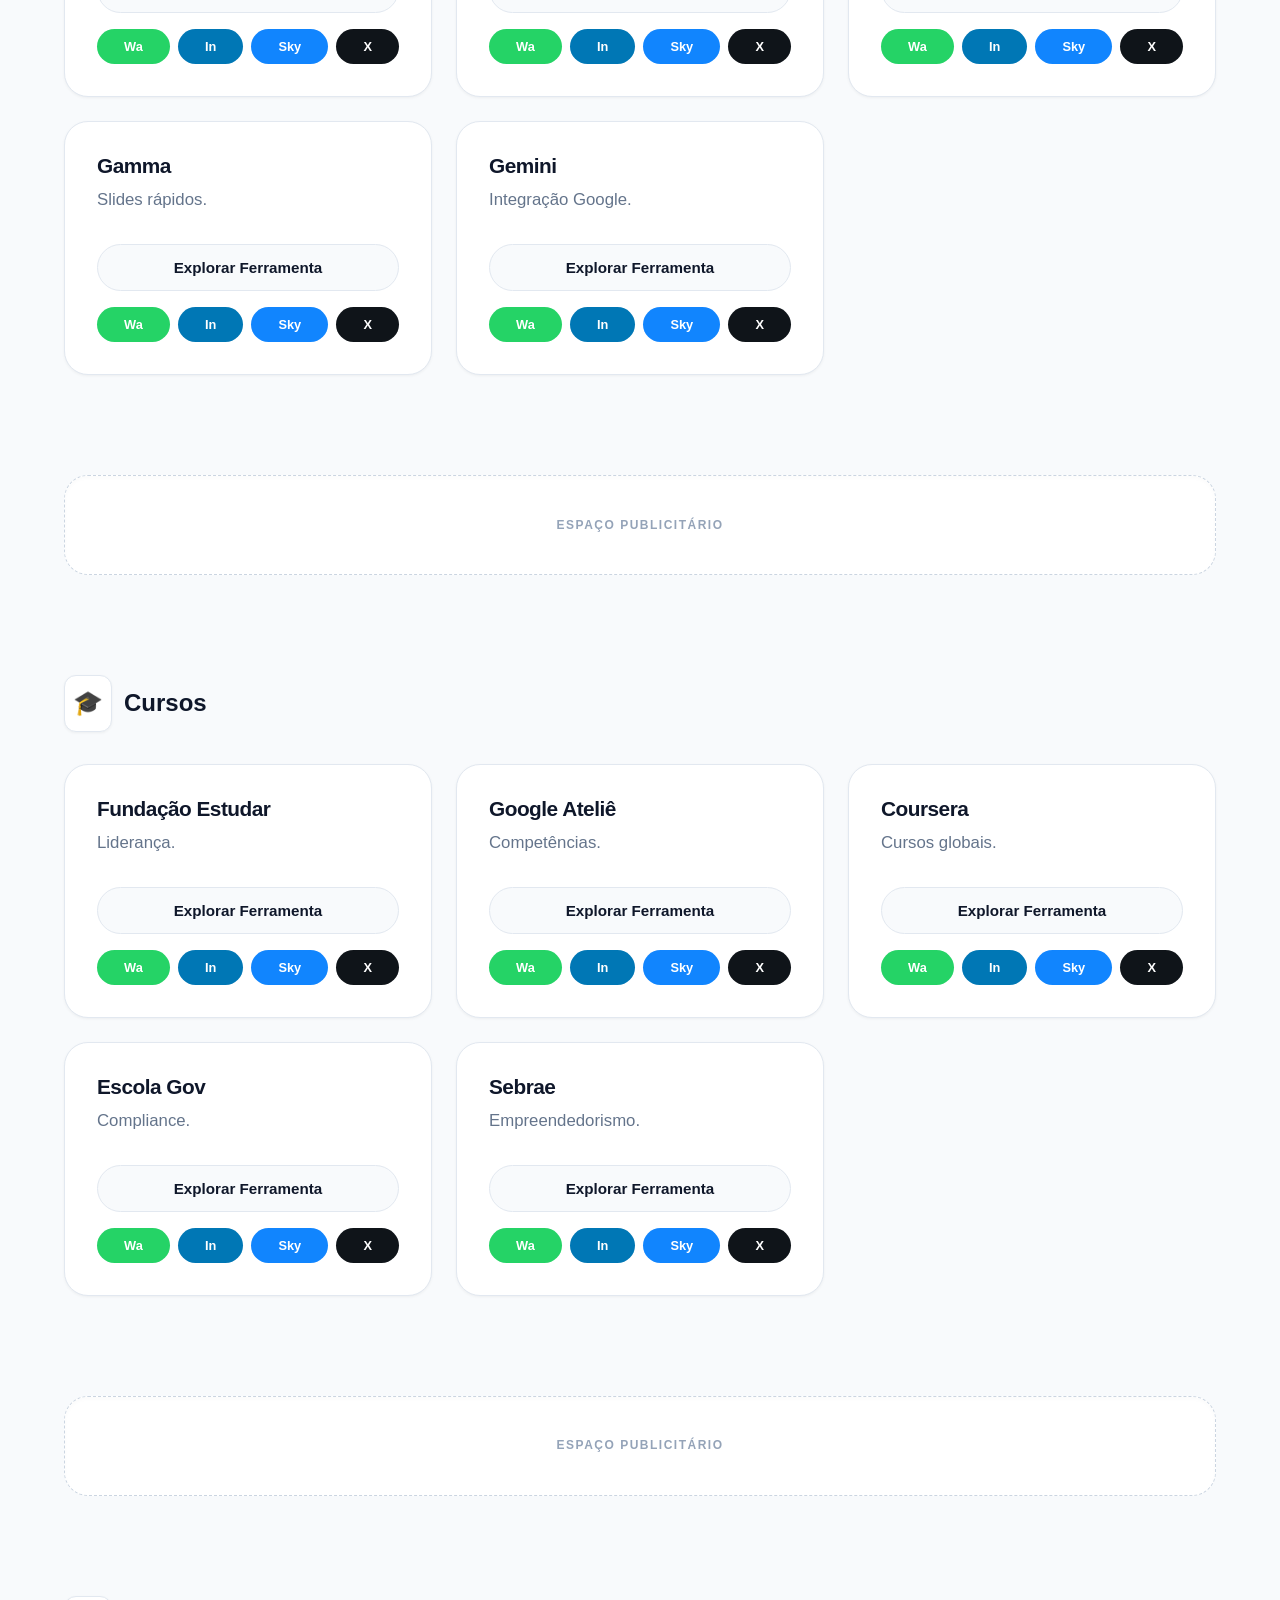
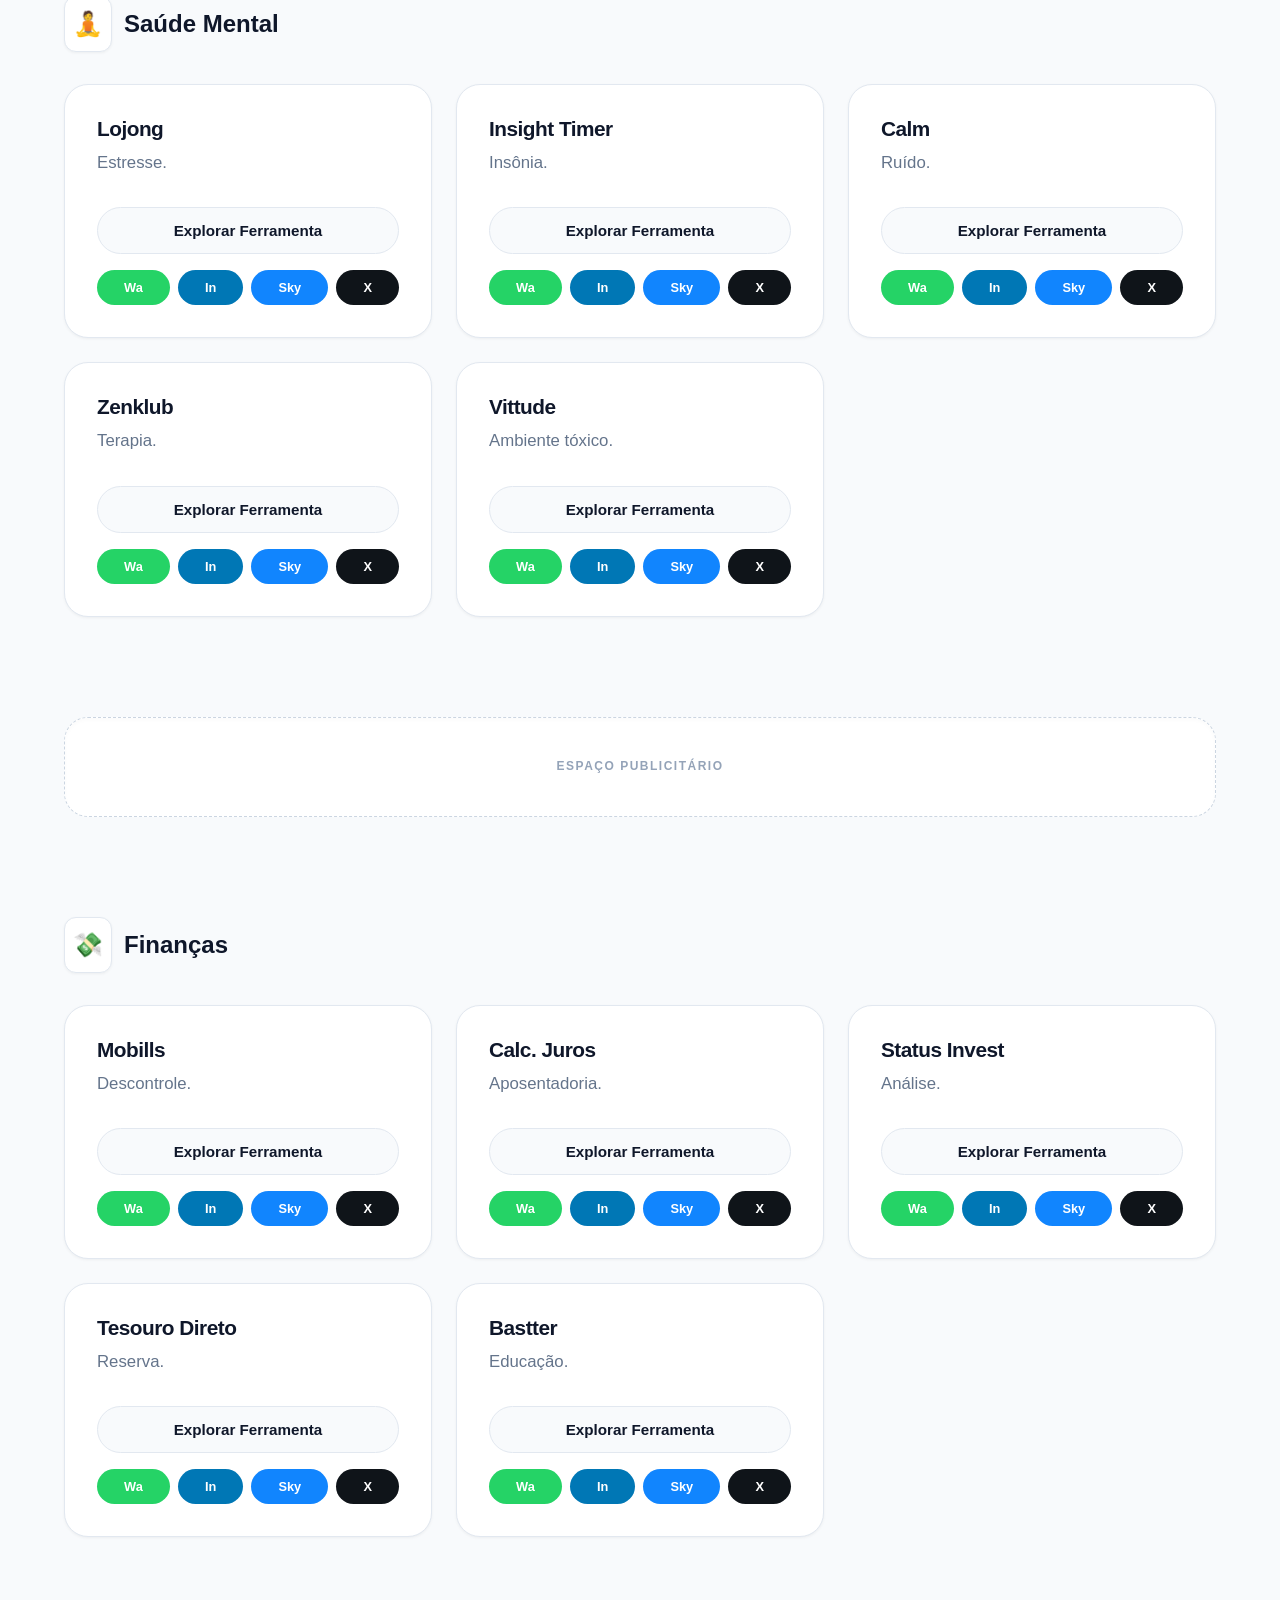
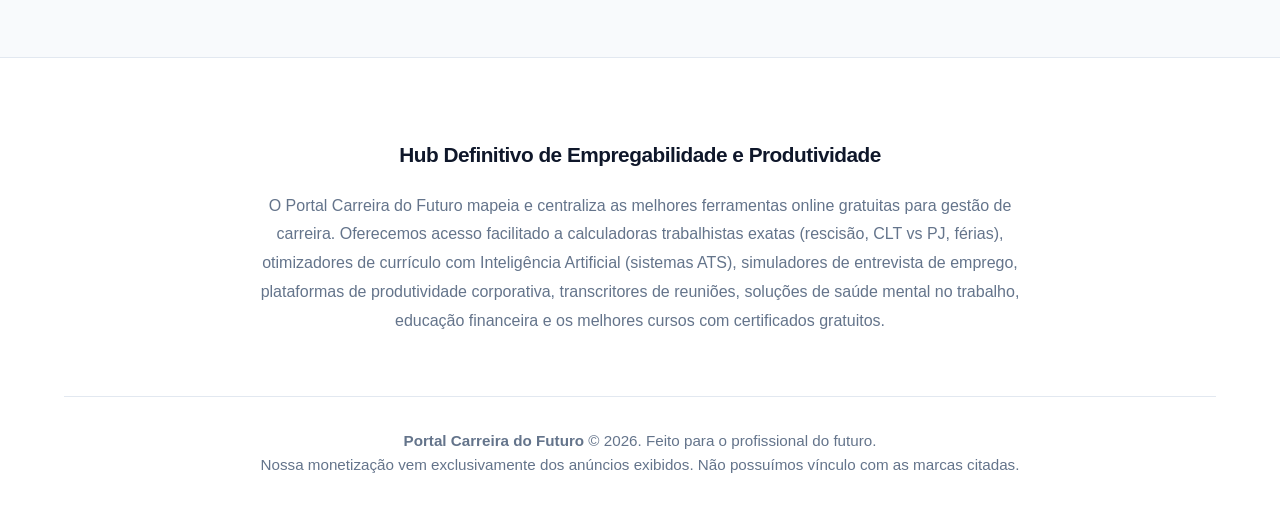
==== commit 3f35e733: "ult" ====
--- a/index.html
+++ b/index.html
@@ -7,6 +7,15 @@
     <meta name="viewport" content="width=device-width, initial-scale=1.0">
     <title>Portal Carreira do Futuro | Ferramentas e Produtividade</title>
     <link rel="stylesheet" href="style.css?v=17">
+    <meta name="description" content="Hub gratuito de ferramentas para carreira: calculadoras trabalhistas, IA, vagas e saúde mental.">
+    <meta property="og:title" content="Portal Carreira do Futuro | Ferramentas Gratuitas">
+    <meta property="og:description" content="As melhores calculadoras trabalhistas, IAs para produtividade e dicas de empregabilidade em um só lugar.">
+    <meta property="og:image" content="/capa-og.jpg"> <meta property="og:url" content="https://paulinbasalces.github.io/carreirahub/">
+    <meta name="twitter:card" content="summary_large_image">
+
+    <link rel="manifest" href="manifest.json">
+    <meta name="theme-color" content="#f8fafc">
+    <link rel="apple-touch-icon" href="icone-192.png">
 </head>
 <body>
     <noscript><iframe src="https://www.googletagmanager.com/ns.html?id=GTM-WC8PTWHC" height="0" width="0" style="display:none;visibility:hidden"></iframe></noscript>
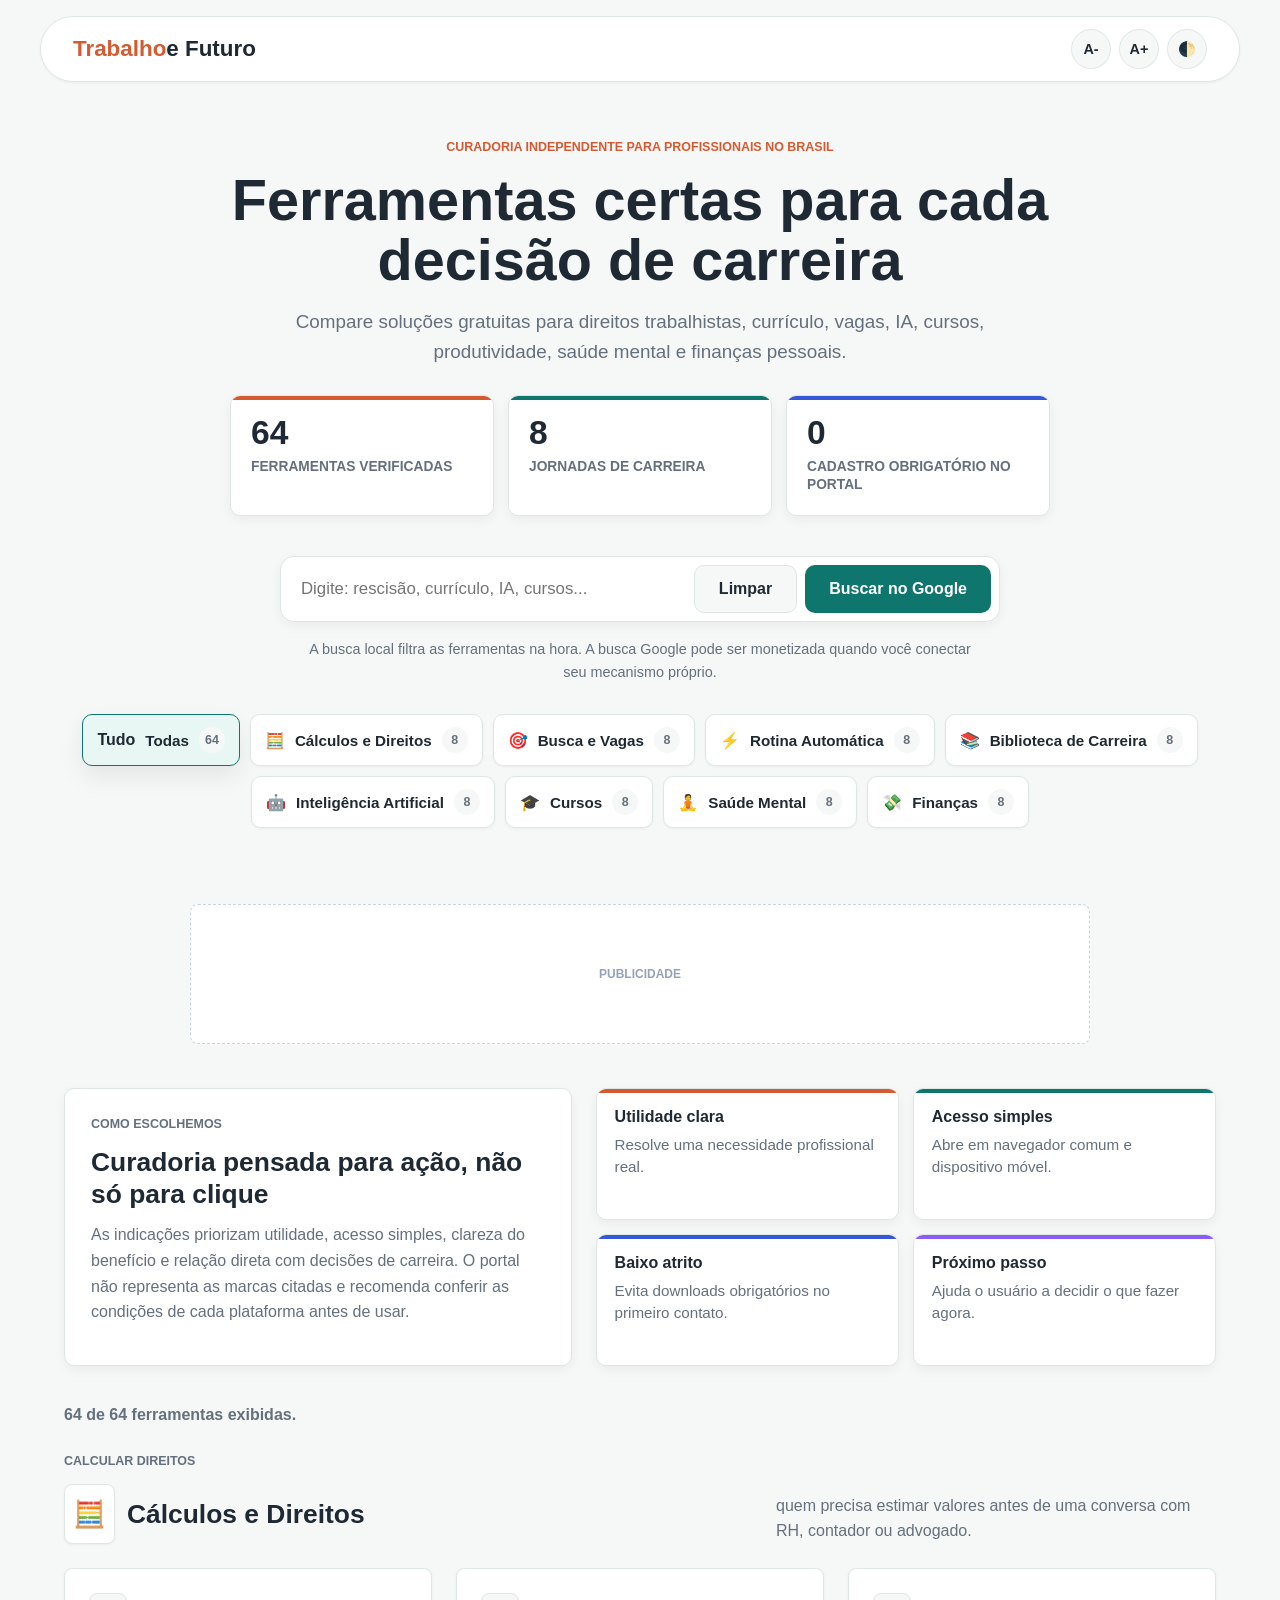
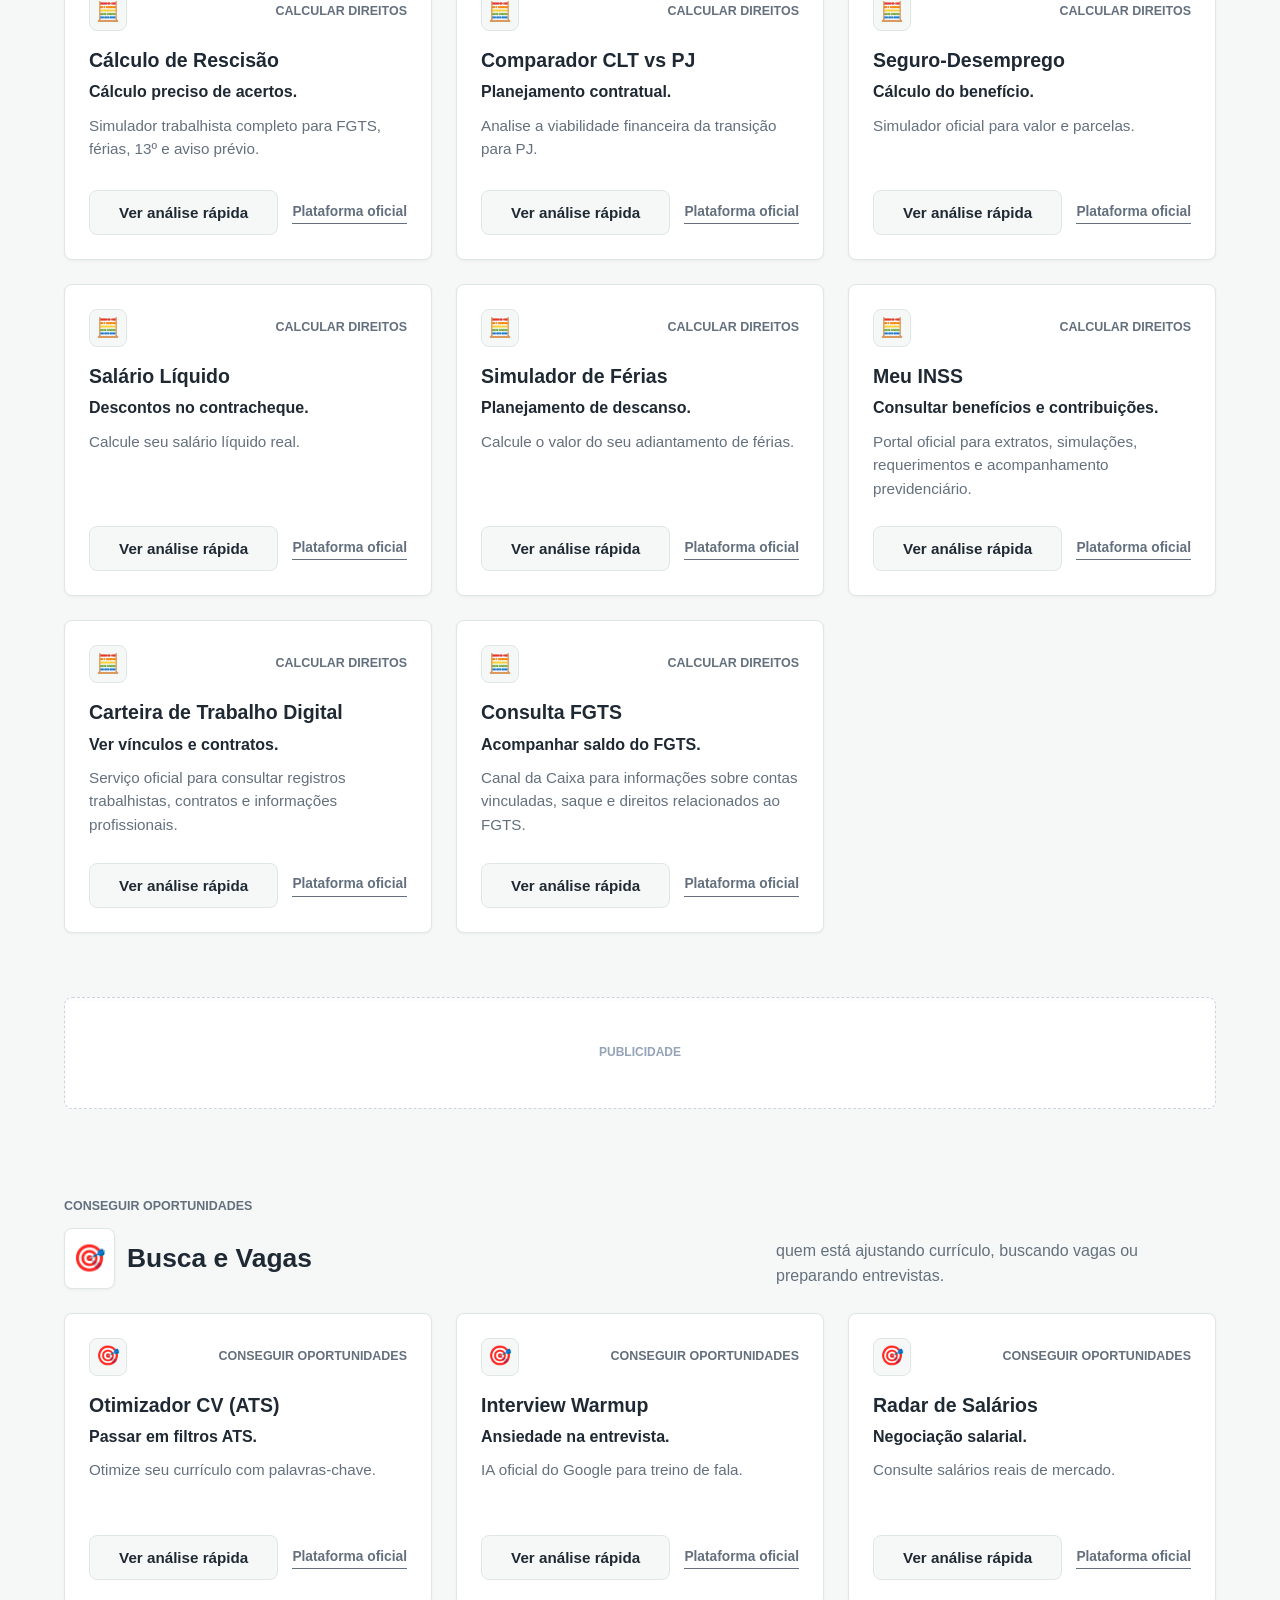
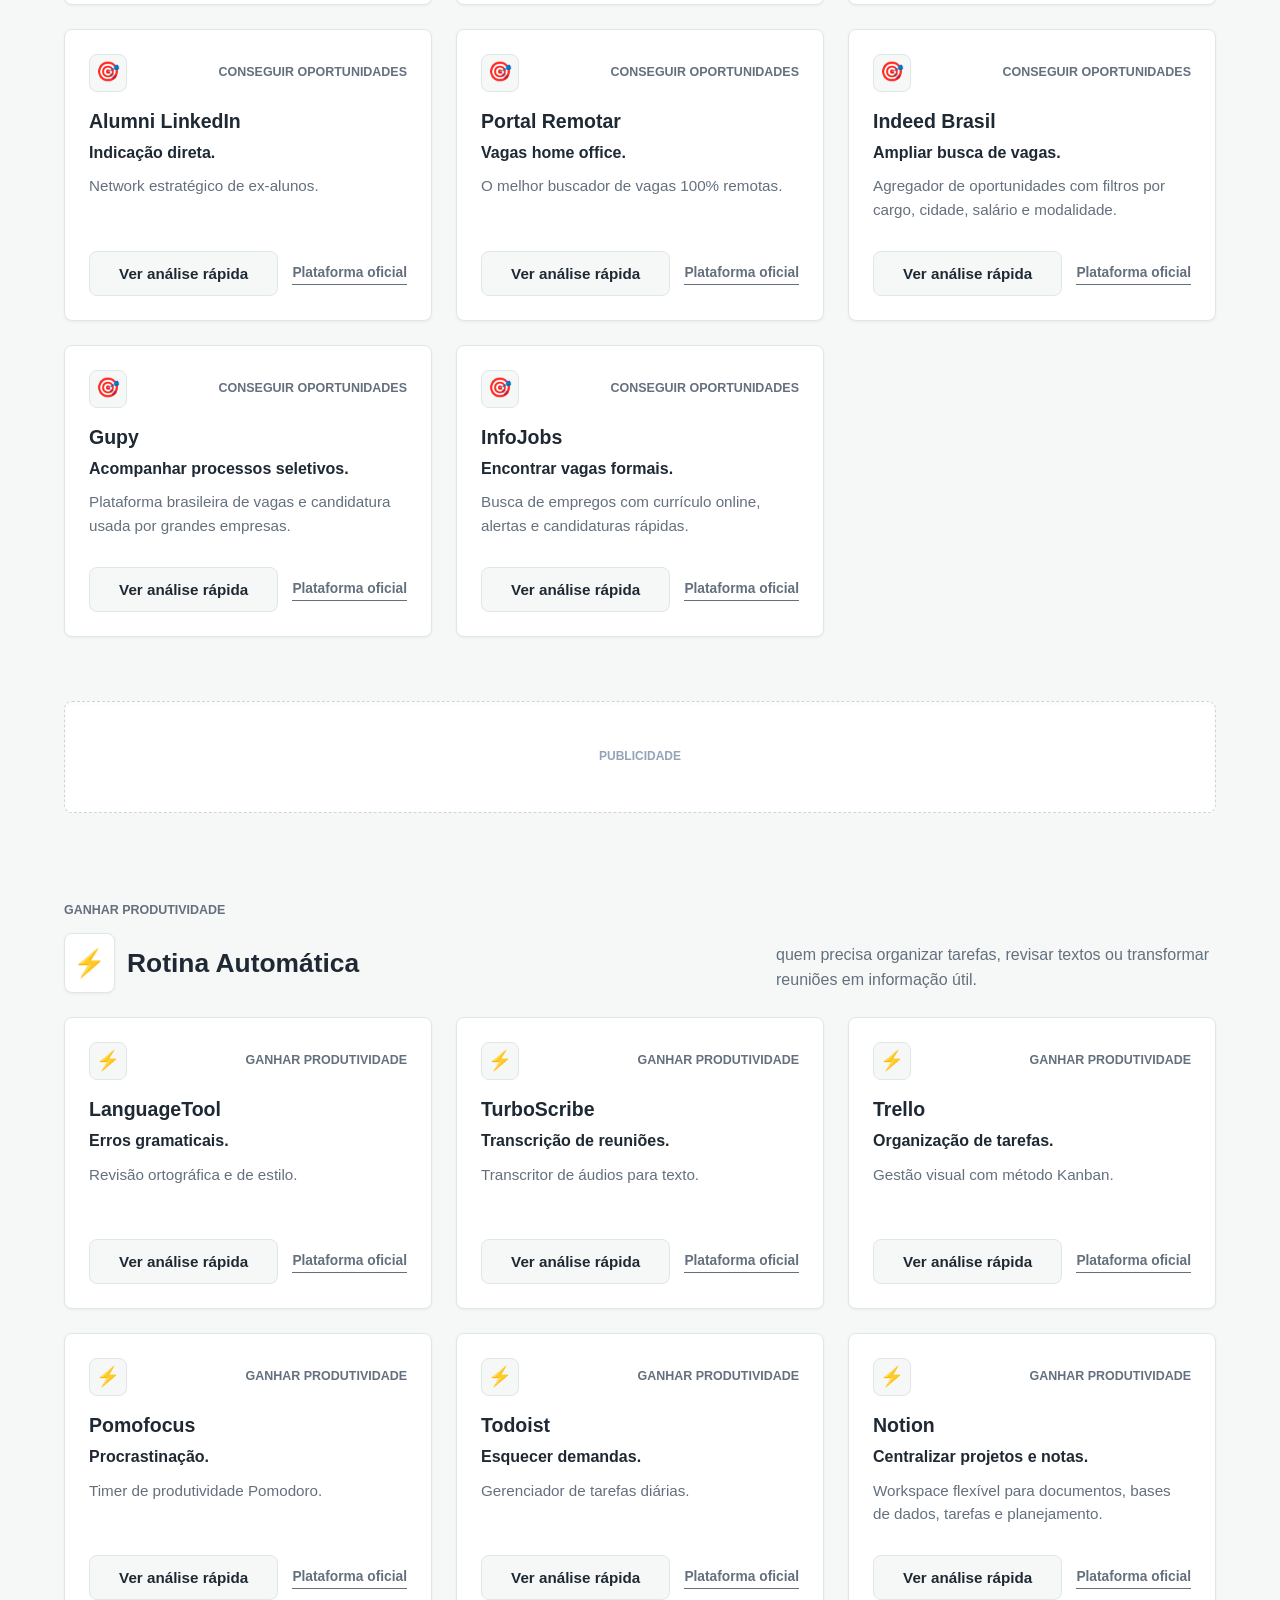
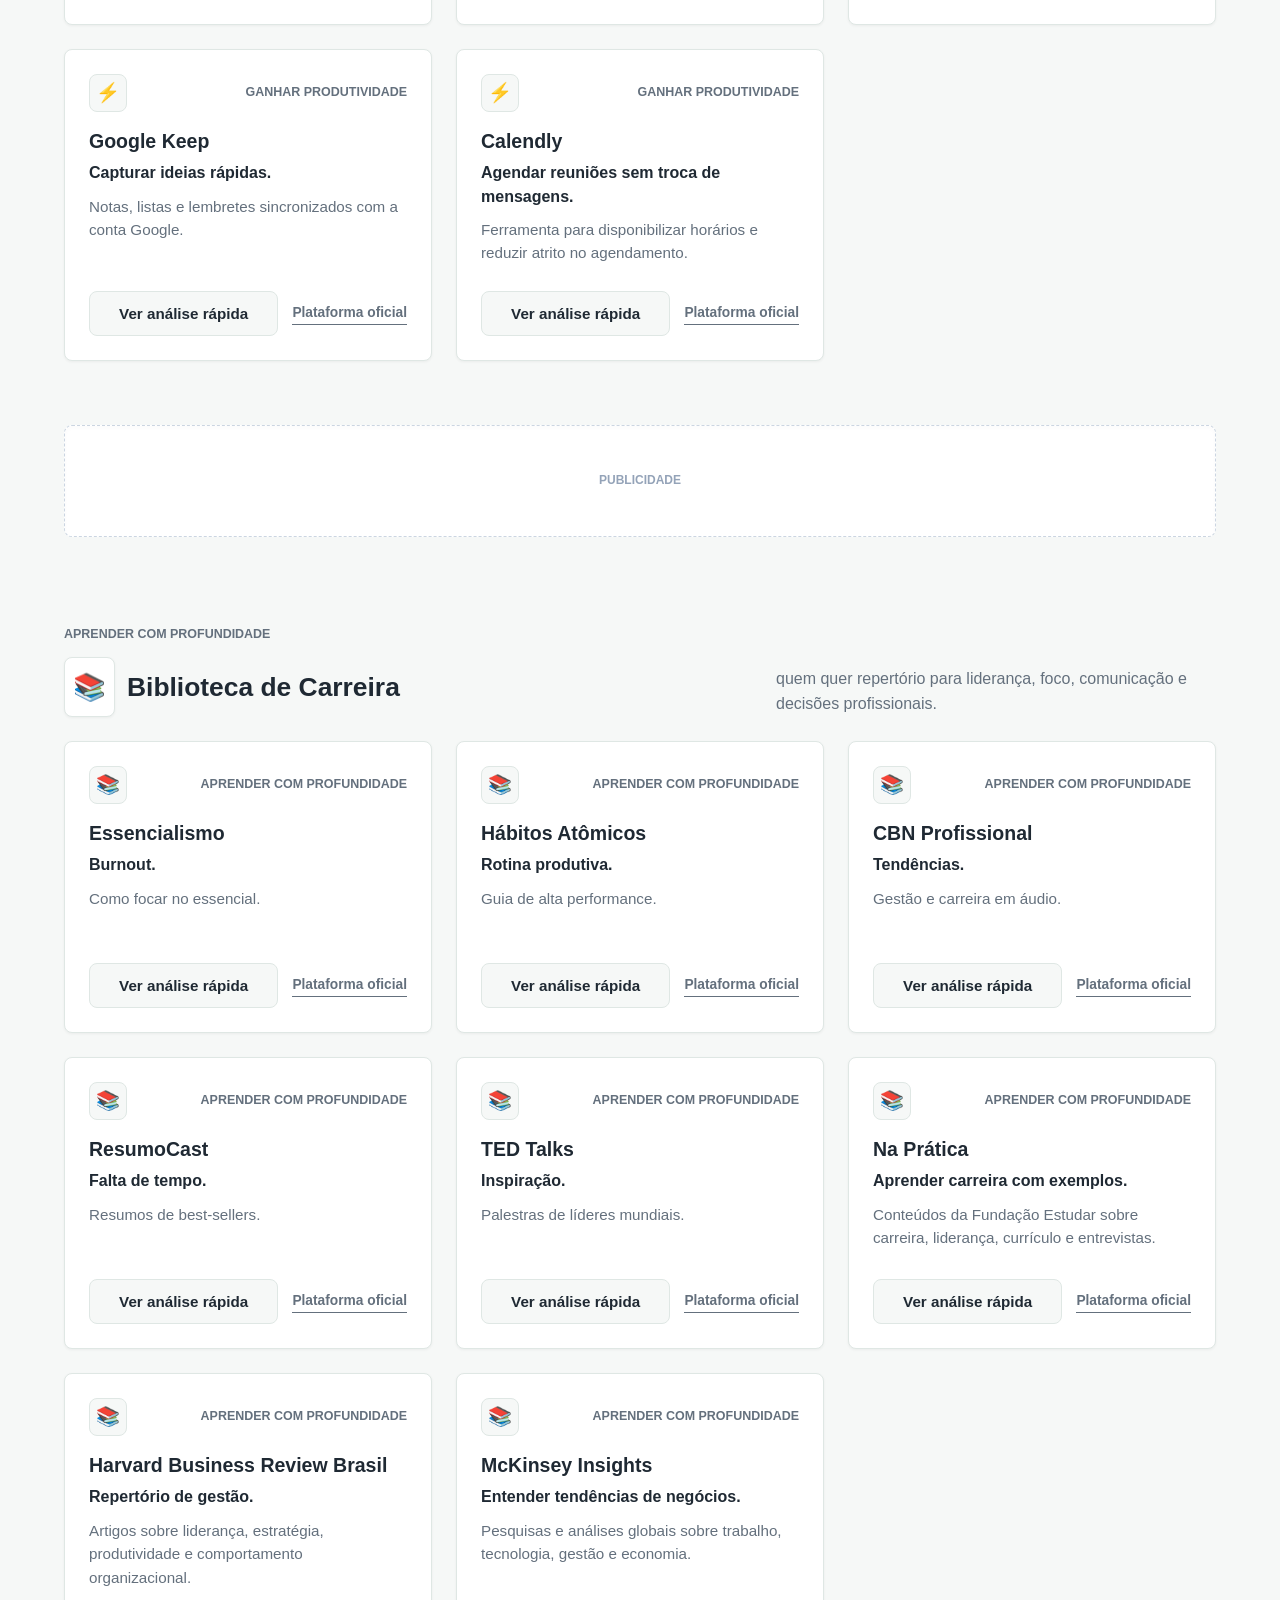
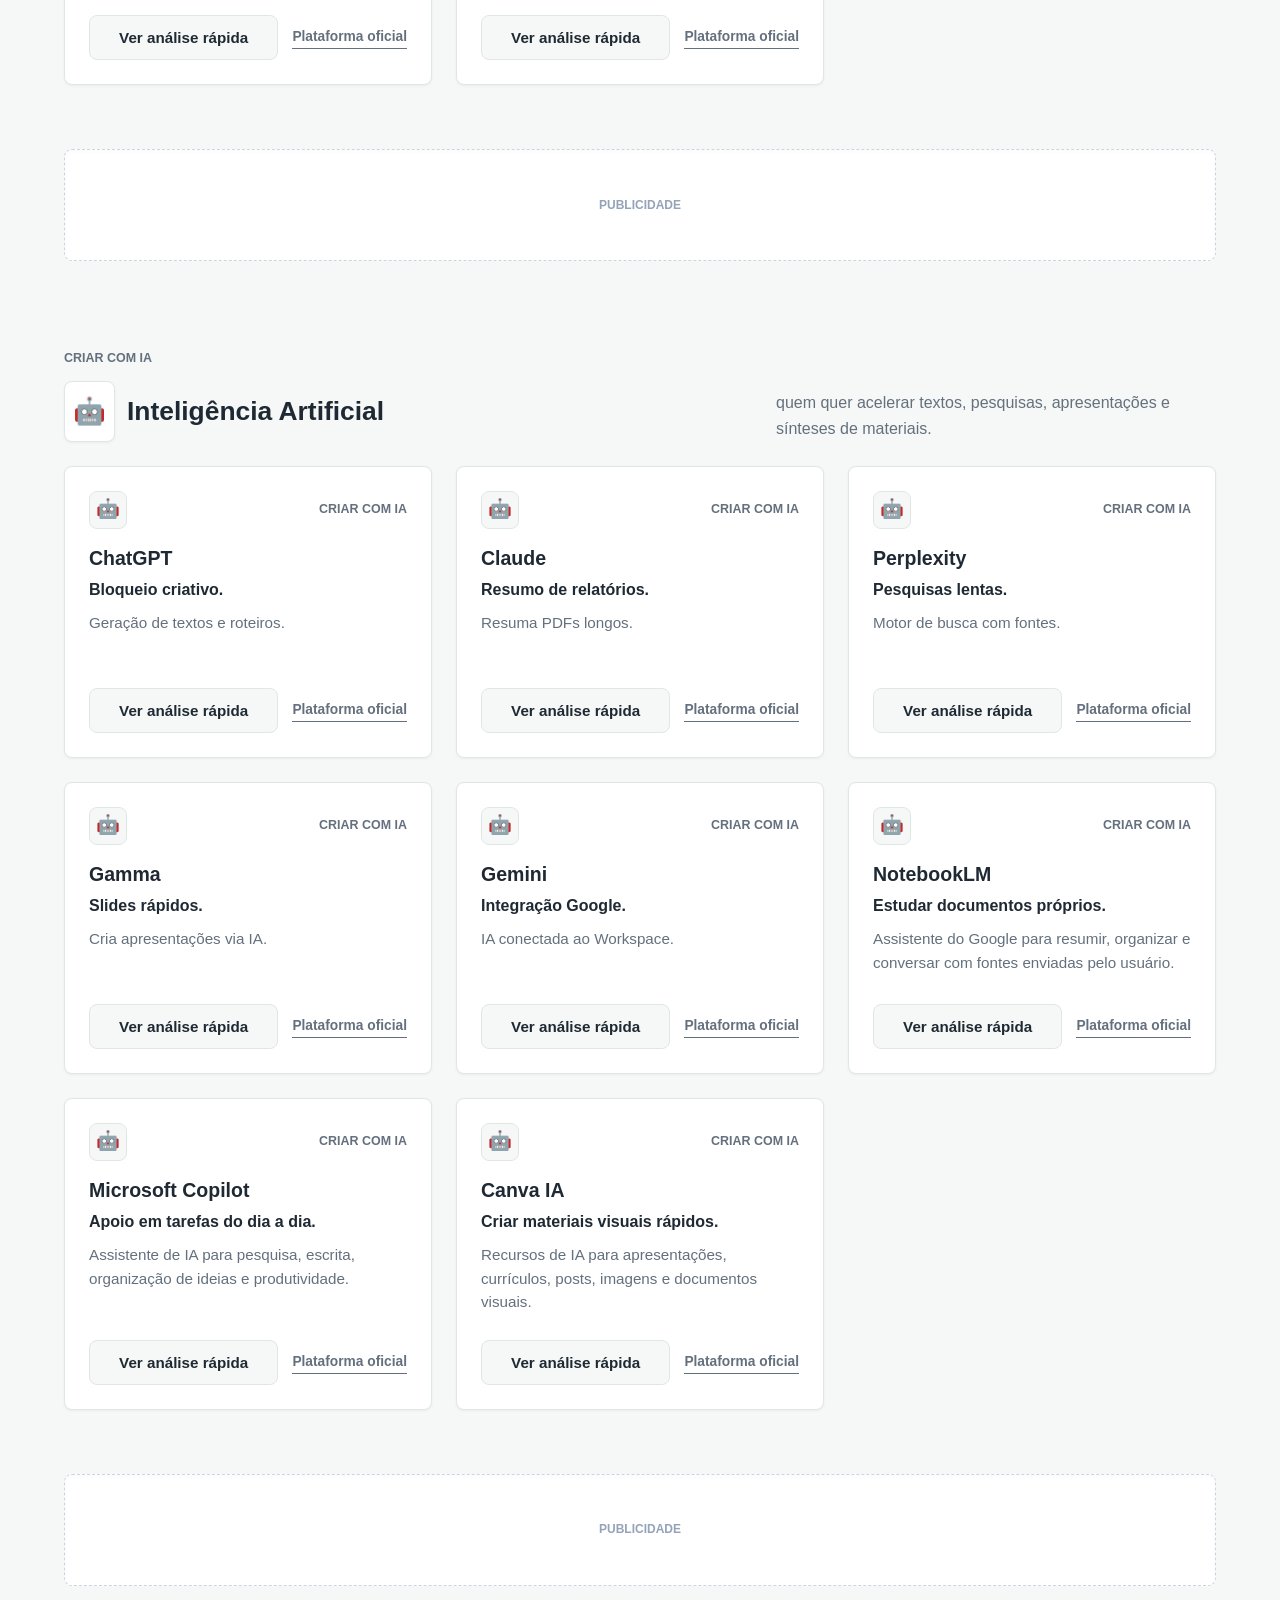
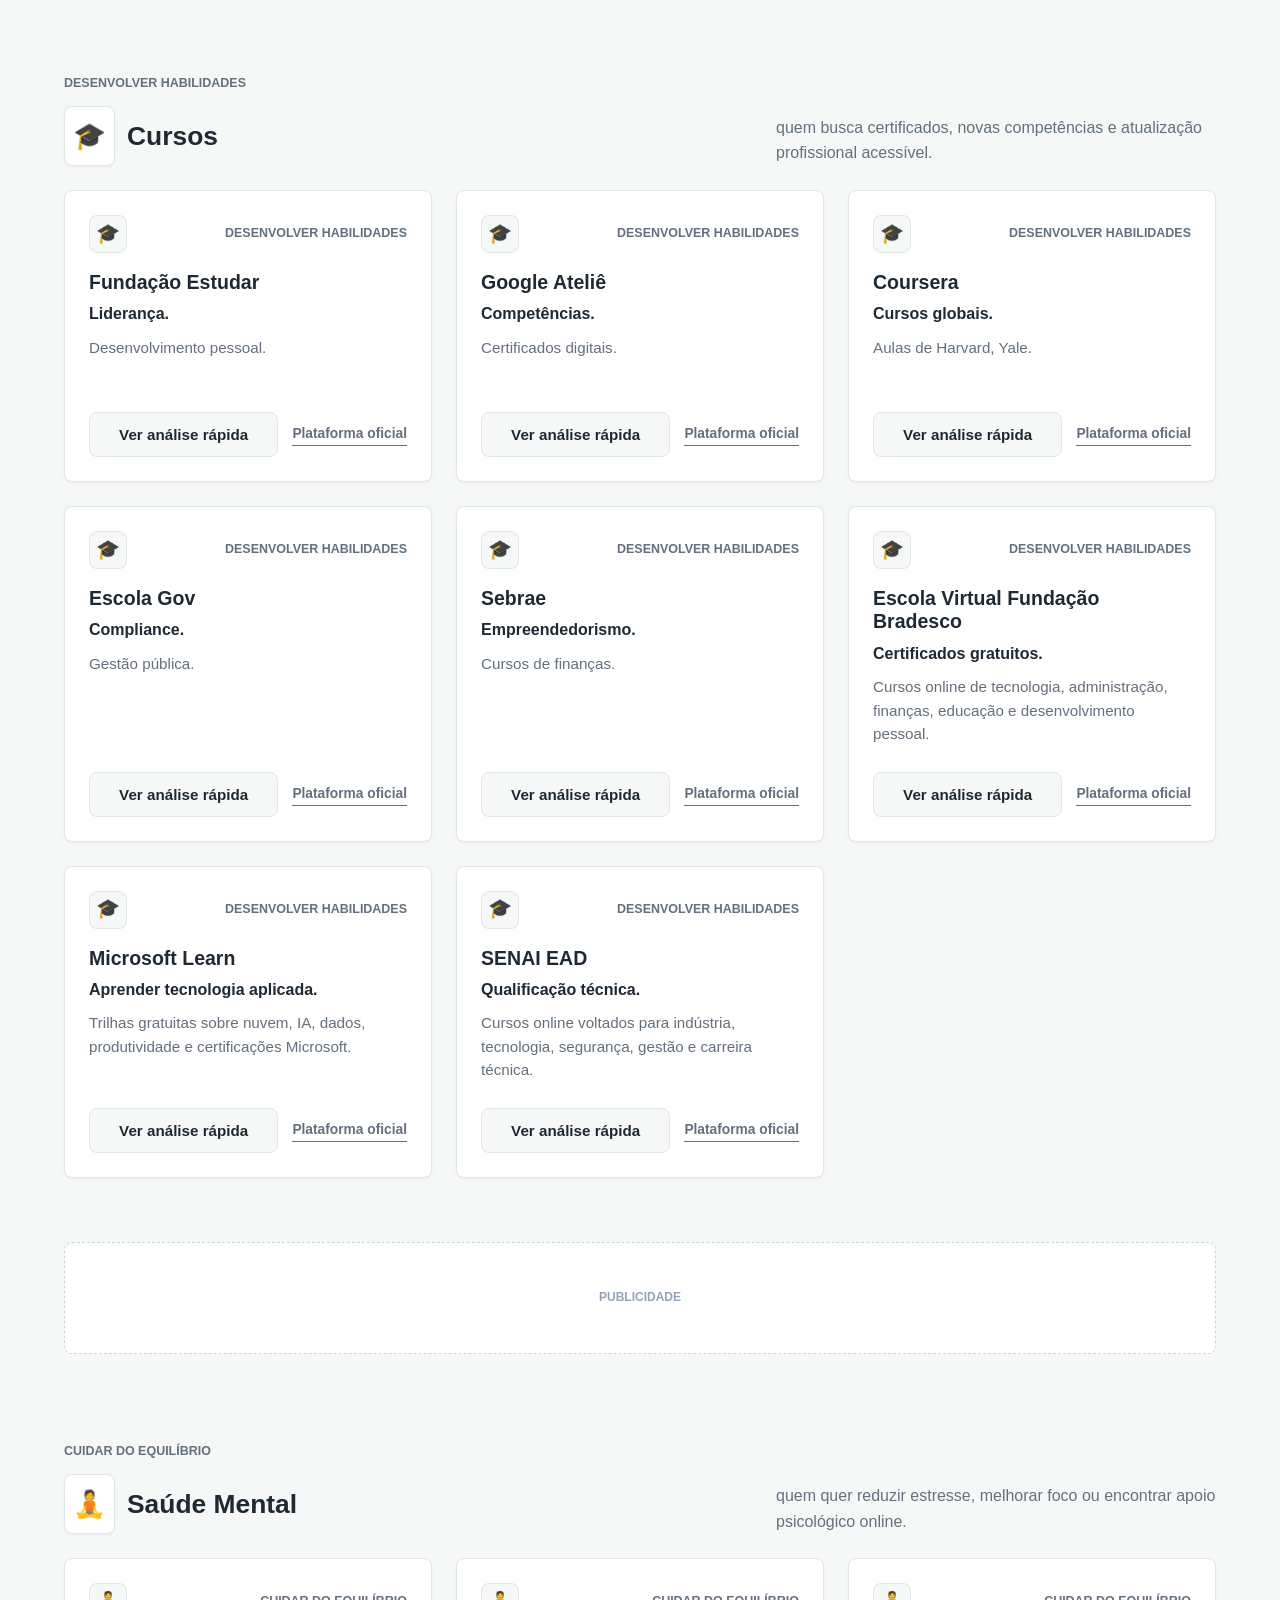
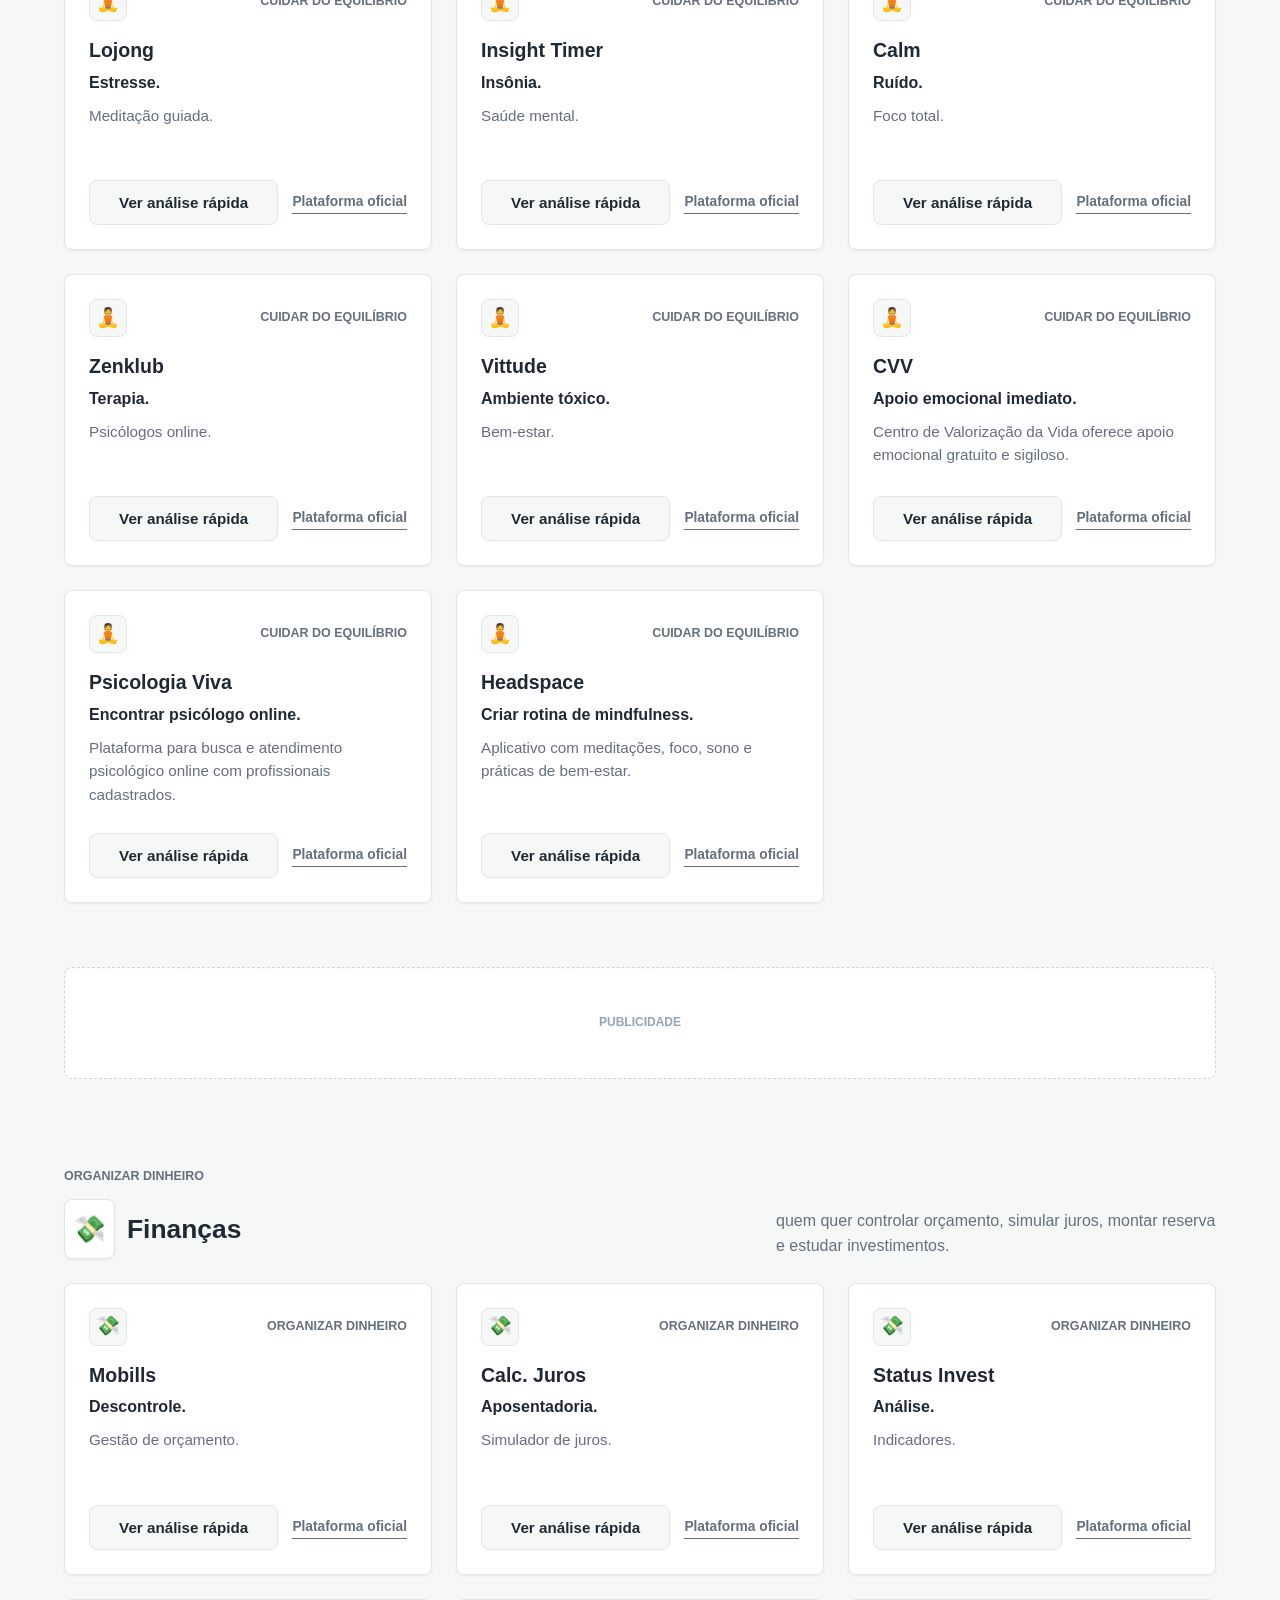
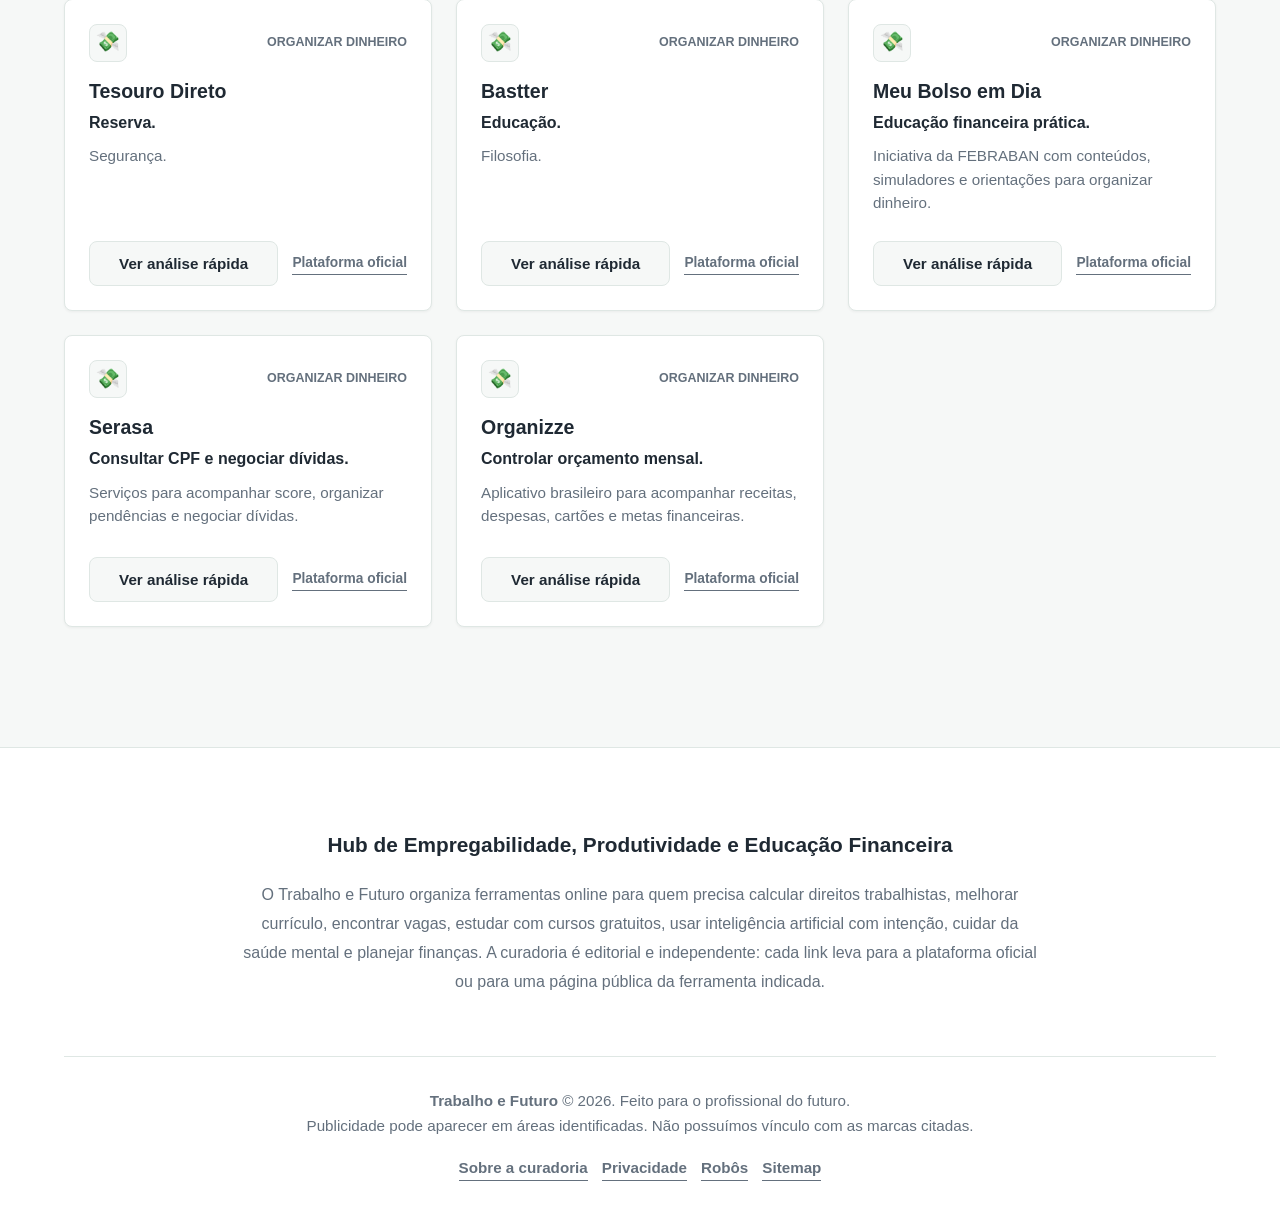
==== commit 50c33af3: "v1.0 Codex Versão final concluída através de Codex do GPT" ====
--- a/index.html
+++ b/index.html
@@ -1,33 +1,58 @@
 <!DOCTYPE html>
 <html lang="pt-BR">
 <head>
-    <script>(function(w,d,s,l,i){w[l]=w[l]||[];w[l].push({'gtm.start':new Date().getTime(),event:'gtm.js'});var f=d.getElementsByTagName(s)[0],j=d.createElement(s),dl=l!='dataLayer'?'&l='+l:'';j.async=true;j.src='https://www.googletagmanager.com/gtm.js?id='+i+dl;f.parentNode.insertBefore(j,f);})(window,document,'script','dataLayer','GTM-XXXXXXX');</script>
-    
+<script>(function(w,d,s,l,i){w[l]=w[l]||[];w[l].push({'gtm.start':new Date().getTime(),event:'gtm.js'});var f=d.getElementsByTagName(s)[0],j=d.createElement(s),dl=l!='dataLayer'?'&l='+l:'';j.async=true;j.src='https://www.googletagmanager.com/gtm.js?id='+i+dl;f.parentNode.insertBefore(j,f);})(window,document,'script','dataLayer','GTM-WC8PTWHC');</script>    
     <meta charset="UTF-8">
     <meta name="viewport" content="width=device-width, initial-scale=1.0">
-    <title>Portal Carreira do Futuro | Ferramentas e Produtividade</title>
-    <link rel="stylesheet" href="style.css?v=17">
-    <meta name="description" content="Hub gratuito de ferramentas para carreira: calculadoras trabalhistas, IA, vagas e saúde mental.">
-    <meta property="og:title" content="Portal Carreira do Futuro | Ferramentas Gratuitas">
-    <meta property="og:description" content="As melhores calculadoras trabalhistas, IAs para produtividade e dicas de empregabilidade em um só lugar.">
-    <meta property="og:image" content="/capa-og.jpg"> <meta property="og:url" content="https://paulinbasalces.github.io/carreirahub/">
+    <title>Trabalho e Futuro | Ferramentas gratuitas para emprego, IA e finanças</title>
+    <meta name="description" content="Curadoria independente de ferramentas gratuitas para carreira: direitos trabalhistas, vagas, currículo, IA, cursos, produtividade, saúde mental e finanças.">
+    <meta name="robots" content="index,follow,max-image-preview:large">
+    <link rel="canonical" href="https://paulinbasalces.github.io/carreirahub/">
+    <link rel="stylesheet" href="style.css?v=19">
+    <meta property="og:type" content="website">
+    <meta property="og:title" content="Trabalho e Futuro | Ferramentas gratuitas para crescer na carreira">
+    <meta property="og:description" content="Compare, filtre e acesse ferramentas úteis para emprego, currículo, IA, cursos, produtividade e finanças pessoais.">
+    <meta property="og:image" content="https://paulinbasalces.github.io/carreirahub/capa-og.jpg">
+    <meta property="og:url" content="https://paulinbasalces.github.io/carreirahub/">
+    <meta property="og:locale" content="pt_BR">
     <meta name="twitter:card" content="summary_large_image">
 
     <link rel="manifest" href="manifest.json">
     <meta name="theme-color" content="#f8fafc">
     <link rel="apple-touch-icon" href="icone-192.png">
+    <script type="application/ld+json">
+    {
+      "@context": "https://schema.org",
+      "@type": "WebSite",
+      "name": "Trabalho e Futuro",
+      "url": "https://paulinbasalces.github.io/carreirahub/",
+      "description": "Curadoria independente de ferramentas gratuitas para carreira, produtividade, inteligência artificial, cursos, direitos trabalhistas e finanças.",
+      "inLanguage": "pt-BR",
+      "publisher": {
+        "@type": "Organization",
+        "name": "Trabalho e Futuro",
+        "url": "https://paulinbasalces.github.io/carreirahub/"
+      },
+      "potentialAction": {
+        "@type": "SearchAction",
+        "target": "https://paulinbasalces.github.io/carreirahub/?q={search_term_string}",
+        "query-input": "required name=search_term_string"
+      }
+    }
+    </script>
 </head>
 <body>
     <noscript><iframe src="https://www.googletagmanager.com/ns.html?id=GTM-WC8PTWHC" height="0" width="0" style="display:none;visibility:hidden"></iframe></noscript>
+    <a class="skip-link" href="#lista-ferramentas">Ir para ferramentas</a>
 
     <header class="cabecalho-site">
         <div class="container nav-bar">
-            <h1 class="logotipo" onclick="window.scrollTo({top: 0, behavior: 'smooth'})" role="button" tabindex="0">Portal<span>Carreira do Futuro</span></h1>
+            <a class="logotipo" href="./index.html" aria-label="Trabalho e Futuro">Trabalho<span>e Futuro</span></a>
             
             <div class="controles-a11y" aria-label="Controles de Acessibilidade">
-                <button id="btn-fonte-menos" class="btn-a11y" aria-label="Diminuir tamanho da fonte">A-</button>
-                <button id="btn-fonte-mais" class="btn-a11y" aria-label="Aumentar tamanho da fonte">A+</button>
-                <button id="btn-tema" class="btn-a11y" aria-label="Alternar tema claro e escuro">🌓</button>
+                <button type="button" id="btn-fonte-menos" class="btn-a11y" aria-label="Diminuir tamanho da fonte">A-</button>
+                <button type="button" id="btn-fonte-mais" class="btn-a11y" aria-label="Aumentar tamanho da fonte">A+</button>
+                <button type="button" id="btn-tema" class="btn-a11y" aria-label="Alternar tema claro e escuro">🌓</button>
             </div>
         </div>
     </header>
@@ -35,31 +60,68 @@
     <main class="container" id="conteudo-principal">
         
         <section class="hero">
-            <h2 class="hero-title">Escolha sua jornada</h2>
-            <p class="hero-subtitle">Curadoria de ferramentas gratuitas para alavancar sua trajetória profissional.</p>
+            <p class="hero-kicker">Curadoria independente para profissionais no Brasil</p>
+            <h1 class="hero-title">Ferramentas certas para cada decisão de carreira</h1>
+            <p class="hero-subtitle">Compare soluções gratuitas para direitos trabalhistas, currículo, vagas, IA, cursos, produtividade, saúde mental e finanças pessoais.</p>
+            <div class="hero-metricas" aria-label="Resumo da curadoria">
+                <span class="metrica-card metrica-ferramentas"><strong id="total-ferramentas">64</strong><small>ferramentas verificadas</small></span>
+                <span class="metrica-card metrica-jornadas"><strong id="total-categorias">8</strong><small>jornadas de carreira</small></span>
+                <span class="metrica-card metrica-cadastro"><strong>0</strong><small>cadastro obrigatório no portal</small></span>
+            </div>
             
-            <div class="busca-container">
-                <form action="https://www.google.com/search" method="get" target="_blank" class="busca-form">
-                    <input type="search" name="q" placeholder="Pesquisar ferramentas, cálculos, vagas..." aria-label="Pesquisar" required>
-                    <button type="submit" class="btn-busca">Buscar</button>
-                </form>
+            <div class="busca-container" role="search">
+                <label class="sr-only" for="campo-busca">Pesquisar no portal</label>
+                <div class="busca-form">
+                    <input id="campo-busca" type="search" placeholder="Digite: rescisão, currículo, IA, cursos..." autocomplete="off">
+                    <div class="busca-acoes">
+                        <button type="button" id="btn-limpar-busca" class="btn-busca secundario">Limpar</button>
+                        <button type="button" id="btn-google-busca" class="btn-busca google">Buscar no Google</button>
+                    </div>
+                </div>
+                <p id="google-search-status" class="google-search-status">A busca local filtra as ferramentas na hora. A busca Google pode ser monetizada quando você conectar seu mecanismo próprio.</p>
             </div>
             
             <nav id="bento-menu" class="bento-grid-container" aria-label="Navegação rápida por categorias"></nav>
         </section>
 
+        <section id="google-search-panel" class="google-search-panel hidden" aria-labelledby="google-search-title">
+            <div class="google-search-header">
+                <div>
+                    <p class="section-kicker">Busca Google do portal</p>
+                    <h2 id="google-search-title">Resultados complementares</h2>
+                </div>
+                <button type="button" id="btn-fechar-google" class="btn-busca secundario">Fechar</button>
+            </div>
+            <div id="google-resultados"></div>
+        </section>
+
         <div class="espaco-respiro"></div>
         <div class="area-adsense ads-vip">
-            <p class="ads-label">Espaço Publicitário em Destaque</p>
+            <p class="ads-label">Publicidade</p>
         </div>
         <div class="espaco-respiro"></div>
 
+        <section class="painel-curadoria" aria-labelledby="titulo-curadoria">
+            <div>
+                <p class="section-kicker">Como escolhemos</p>
+                <h2 id="titulo-curadoria">Curadoria pensada para ação, não só para clique</h2>
+                <p>As indicações priorizam utilidade, acesso simples, clareza do benefício e relação direta com decisões de carreira. O portal não representa as marcas citadas e recomenda conferir as condições de cada plataforma antes de usar.</p>
+            </div>
+            <ul class="criterios-lista" aria-label="Critérios de seleção">
+                <li class="criterio-card criterio-utilidade"><strong>Utilidade clara</strong><span>Resolve uma necessidade profissional real.</span></li>
+                <li class="criterio-card criterio-acesso"><strong>Acesso simples</strong><span>Abre em navegador comum e dispositivo móvel.</span></li>
+                <li class="criterio-card criterio-seguranca"><strong>Baixo atrito</strong><span>Evita downloads obrigatórios no primeiro contato.</span></li>
+                <li class="criterio-card criterio-decisao"><strong>Próximo passo</strong><span>Ajuda o usuário a decidir o que fazer agora.</span></li>
+            </ul>
+        </section>
+
+        <p id="status-resultados" class="status-resultados" aria-live="polite"></p>
         <div id="lista-ferramentas"></div>
     </main>
 
     <div id="modal-overlay" class="modal-overlay hidden" onclick="fecharAoClicarFora(event)" aria-hidden="true">
         <div id="modal-ferramenta" class="modal-content" role="dialog" aria-modal="true" aria-labelledby="artigo-titulo">
-            <button class="btn-fechar" onclick="fecharTodosModais()" aria-label="Fechar janela">✕</button>
+            <button type="button" class="btn-fechar" onclick="fecharTodosModais()" aria-label="Fechar janela">✕</button>
             
             <div class="modal-header-compacto">
                 <span id="artigo-emoji" class="emoji-medio" aria-hidden="true"></span>
@@ -70,27 +132,36 @@
             </div>
 
             <div class="dor-box">
-                <strong>💡 Resolve o problema:</strong>
+                <strong>Resolve o problema:</strong>
                 <p id="artigo-dor"></p>
             </div>
 
             <div class="artigo-corpo">
                 <p id="artigo-descricao"></p>
+                <dl class="detalhes-editoriais">
+                    <div>
+                        <dt>Melhor para</dt>
+                        <dd id="artigo-melhor-para"></dd>
+                    </div>
+                    <div>
+                        <dt>Atenção antes de usar</dt>
+                        <dd id="artigo-cuidado"></dd>
+                    </div>
+                </dl>
             </div>
 
             <div class="acoes-ferramenta">
                 <a id="artigo-link" href="#" target="_blank" rel="noopener noreferrer" class="btn-primario">Acessar Plataforma Oficial</a>
-                <a id="btn-reportar" href="#" class="btn-reportar-link">⚠️ Reportar erro ou link quebrado</a>
+                <button type="button" id="btn-reportar" class="btn-reportar-link">Reportar link quebrado</button>
                 
                 <div class="share-buttons">
                     <p class="share-title">Compartilhar ferramenta útil:</p>
-                    <div class="share-icons" id="botoes-compartilhamento">
-                        </div>
+                    <div class="share-icons" id="botoes-compartilhamento"></div>
                 </div>
             </div>
             
             <div class="area-adsense ads-modal">
-                <p class="ads-label">Espaço Publicitário</p>
+                <p class="ads-label">Publicidade</p>
             </div>
         </div>
     </div>
@@ -98,17 +169,23 @@
     <footer class="rodape-site">
         <div class="container">
             <article class="sobre-portal-rodape">
-                <h3>Hub Definitivo de Empregabilidade e Produtividade</h3>
-                <p>O Portal Carreira do Futuro mapeia e centraliza as melhores ferramentas online gratuitas para gestão de carreira. Oferecemos acesso facilitado a calculadoras trabalhistas exatas (rescisão, CLT vs PJ, férias), otimizadores de currículo com Inteligência Artificial (sistemas ATS), simuladores de entrevista de emprego, plataformas de produtividade corporativa, transcritores de reuniões, soluções de saúde mental no trabalho, educação financeira e os melhores cursos com certificados gratuitos.</p>
+                <h2>Hub de Empregabilidade, Produtividade e Educação Financeira</h2>
+                <p>O Trabalho e Futuro organiza ferramentas online para quem precisa calcular direitos trabalhistas, melhorar currículo, encontrar vagas, estudar com cursos gratuitos, usar inteligência artificial com intenção, cuidar da saúde mental e planejar finanças. A curadoria é editorial e independente: cada link leva para a plataforma oficial ou para uma página pública da ferramenta indicada.</p>
             </article>
 
             <div class="rodape-main">
-                <p><strong>Portal Carreira do Futuro</strong> &copy; 2026. Feito para o profissional do futuro.</p>
-                <p>Nossa monetização vem exclusivamente dos anúncios exibidos. Não possuímos vínculo com as marcas citadas.</p>
+                <p><strong>Trabalho e Futuro</strong> &copy; 2026. Feito para o profissional do futuro.</p>
+                <p>Publicidade pode aparecer em áreas identificadas. Não possuímos vínculo com as marcas citadas.</p>
+                <nav class="links-rodape" aria-label="Links institucionais">
+                    <a href="sobre.html">Sobre a curadoria</a>
+                    <a href="privacidade.html">Privacidade</a>
+                    <a href="robots.txt">Robôs</a>
+                    <a href="sitemap.xml">Sitemap</a>
+                </nav>
             </div>
         </div>
     </footer>
 
-    <script src="script.js?v=17"></script>
+    <script src="script.js?v=19"></script>
 </body>
-</html>+</html>
--- a/style.css
+++ b/style.css
@@ -3,13 +3,15 @@
    ========================================= */
 
 :root {
-  --bg-base: #f8fafc;
-  --text-main: #0f172a;
-  --text-muted: #64748b;
+  --bg-base: #f6f8f7;
+  --text-main: #1f2933;
+  --text-muted: #64707d;
   --card-bg: #ffffff;
-  --accent-primary: #e05c36;
-  --accent-secondary: #0f172a; /* Alterado para um tom mais sério/SaaS */
-  --border-light: #e2e8f0;
+  --accent-primary: #d65a31;
+  --accent-secondary: #0f766e;
+  --accent-focus: #3657d6;
+  --accent-soft: #e9f7f4;
+  --border-light: #dfe7e4;
   
   --whatsapp: #25D366; --linkedin: #0077b5; --twitter-x: #0f1419; 
   --telegram: #0088cc; --bluesky: #1185fe; --threads: #000000;
@@ -18,113 +20,153 @@
   --shadow-md: 0 4px 12px rgba(0, 0, 0, 0.05);
   --shadow-hover: 0 10px 25px rgba(0, 0, 0, 0.08);
   
-  /* Curvas mais elegantes e modernas (estilo pill) */
-  --radius-card: 24px;
+  --radius-card: 8px;
   --radius-pill: 100px;
 }
 
 [data-theme="dark"] {
-  --bg-base: #0f172a; --text-main: #f8fafc; --text-muted: #94a3b8;
-  --card-bg: #1e293b; --border-light: #334155; --accent-secondary: #ffffff;
+  --bg-base: #111827; --text-main: #f8fafc; --text-muted: #a8b3c1;
+  --card-bg: #1f2937; --border-light: #374151; --accent-secondary: #5eead4; --accent-soft: #132f31;
   --twitter-x: #ffffff; --threads: #ffffff;
 }
 
-* { box-sizing: border-box; margin: 0; padding: 0; font-family: -apple-system, BlinkMacSystemFont, "SF Pro Display", "Segoe UI", Roboto, sans-serif; -webkit-font-smoothing: antialiased; }
+* { box-sizing: border-box; margin: 0; padding: 0; font-family: -apple-system, BlinkMacSystemFont, "SF Pro Display", "Segoe UI", Roboto, sans-serif; -webkit-font-smoothing: antialiased; letter-spacing: 0; }
 
 body { background-color: var(--bg-base); color: var(--text-main); line-height: 1.6; transition: background-color 0.3s, color 0.3s; }
 .container { max-width: 1200px; margin: 0 auto; padding: 0 24px; }
 .hidden { display: none !important; opacity: 0; pointer-events: none; }
-*:focus-visible { outline: 2px solid var(--accent-primary); outline-offset: 4px; border-radius: 8px; }
+*:focus-visible { outline: 2px solid var(--accent-focus); outline-offset: 4px; border-radius: 8px; }
+.sr-only { position: absolute; width: 1px; height: 1px; padding: 0; margin: -1px; overflow: hidden; clip: rect(0, 0, 0, 0); white-space: nowrap; border: 0; }
+.skip-link { position: fixed; top: 12px; left: 12px; z-index: 2000; transform: translateY(-140%); background: var(--text-main); color: var(--bg-base); padding: 10px 14px; border-radius: 8px; text-decoration: none; font-weight: 700; }
+.skip-link:focus { transform: translateY(0); }
 
 /* --- CABEÇALHO --- */
 .cabecalho-site { position: sticky; top: 16px; z-index: 100; margin: 0 24px; }
 .nav-bar { background: var(--card-bg); border: 1px solid var(--border-light); border-radius: var(--radius-pill); padding: 12px 32px; box-shadow: var(--shadow-sm); display: flex; justify-content: space-between; align-items: center; transition: 0.3s;}
-.logotipo { font-size: 1.4rem; font-weight: 800; color: var(--accent-primary); cursor: pointer; letter-spacing: -0.5px;}
+.logotipo { font-size: 1.4rem; font-weight: 800; color: var(--accent-primary); cursor: pointer; text-decoration: none;}
 .logotipo span { color: var(--text-main); }
 .controles-a11y { display: flex; gap: 8px; }
 .btn-a11y { background: var(--bg-base); border: 1px solid var(--border-light); color: var(--text-main); font-weight: bold; border-radius: 50%; width: 40px; height: 40px; cursor: pointer; transition: 0.2s; display: flex; align-items: center; justify-content: center; font-size: 0.9rem; }
-.btn-a11y:hover { background: var(--accent-primary); color: white; border-color: var(--accent-primary); }
+.btn-a11y:hover { background: var(--accent-secondary); color: white; border-color: var(--accent-secondary); }
 
 /* --- HERO SECTION --- */
-.hero { text-align: center; padding: 80px 0 40px; }
-.hero-title { font-size: clamp(2.5rem, 5vw, 4rem); font-weight: 800; letter-spacing: -1.5px; margin-bottom: 16px; color: var(--text-main); line-height: 1.1; }
-.hero-subtitle { font-size: 1.2rem; color: var(--text-muted); margin-bottom: 48px; font-weight: 400; }
-.busca-form { display: flex; max-width: 600px; margin: 0 auto 40px; background: var(--card-bg); border-radius: var(--radius-pill); padding: 6px 6px 6px 24px; box-shadow: var(--shadow-md); transition: 0.3s; border: 1px solid var(--border-light); }
+.hero { text-align: center; padding: 72px 0 32px; }
+.hero-kicker, .section-kicker { color: var(--accent-primary); font-size: 0.78rem; font-weight: 800; text-transform: uppercase; margin-bottom: 12px; }
+.hero-title { font-size: 3.6rem; font-weight: 850; margin: 0 auto 16px; color: var(--text-main); line-height: 1.05; max-width: 920px; }
+.hero-subtitle { font-size: 1.18rem; color: var(--text-muted); margin: 0 auto 28px; font-weight: 400; max-width: 780px; }
+.hero-metricas { display: grid; grid-template-columns: repeat(3, minmax(180px, 1fr)); gap: 14px; margin: 0 auto 40px; max-width: 820px; }
+.metrica-card { position: relative; overflow: hidden; background: var(--card-bg); border: 1px solid var(--border-light); border-radius: 10px; padding: 20px; color: var(--text-muted); box-shadow: var(--shadow-md); text-align: left; }
+.metrica-card::before { content: ""; position: absolute; inset: 0 0 auto 0; height: 4px; background: var(--accent-primary); }
+.metrica-card strong { display: block; color: var(--text-main); font-size: 2.1rem; line-height: 1; margin-bottom: 8px; }
+.metrica-card small { display: block; color: var(--text-muted); font-size: 0.86rem; font-weight: 800; text-transform: uppercase; line-height: 1.35; }
+.metrica-jornadas::before { background: var(--accent-secondary); }
+.metrica-cadastro::before { background: var(--accent-focus); }
+.busca-form { display: flex; max-width: 720px; margin: 0 auto 30px; background: var(--card-bg); border-radius: 14px; padding: 8px; box-shadow: var(--shadow-md); transition: 0.3s; border: 1px solid var(--border-light); }
 .busca-form:focus-within { box-shadow: var(--shadow-hover); border-color: var(--text-main); }
-.busca-form input { flex-grow: 1; border: none; font-size: 1.1rem; outline: none; background: transparent; color: var(--text-main);}
-.btn-busca { background: var(--text-main); color: var(--bg-base); border: none; border-radius: var(--radius-pill); padding: 14px 32px; font-weight: 600; cursor: pointer; transition: 0.2s; font-size: 1rem; }
+.busca-form input { flex-grow: 1; min-width: 0; border: none; font-size: 1.05rem; outline: none; background: transparent; color: var(--text-main); padding: 0 12px;}
+.busca-acoes { display: flex; gap: 8px; }
+.btn-busca { background: var(--text-main); color: var(--bg-base); border: none; border-radius: 10px; padding: 14px 24px; font-weight: 700; cursor: pointer; transition: 0.2s; font-size: 1rem; }
 .btn-busca:hover { background: var(--accent-primary); color: white; }
+.btn-busca.secundario { background: var(--bg-base); color: var(--text-main); border: 1px solid var(--border-light); }
+.btn-busca.google { background: var(--accent-secondary); color: white; }
+.btn-busca.google:hover { background: #0b5f59; }
+.google-search-status { color: var(--text-muted); font-size: 0.9rem; max-width: 680px; margin: -14px auto 0; }
+.google-search-panel { background: var(--card-bg); border: 1px solid var(--border-light); border-radius: 10px; box-shadow: var(--shadow-md); padding: 24px; margin: 18px 0 24px; }
+.google-search-header { display: flex; justify-content: space-between; align-items: center; gap: 20px; margin-bottom: 18px; }
+.google-search-header h2 { font-size: 1.35rem; line-height: 1.2; }
 
 /* --- BENTO GRID --- */
-.bento-grid-container { display: flex; flex-wrap: wrap; justify-content: center; gap: 16px; margin-top: 40px; }
-.bento-card { background: var(--card-bg); border-radius: var(--radius-pill); padding: 16px 24px; display: flex; align-items: center; gap: 12px; cursor: pointer; box-shadow: var(--shadow-sm); transition: all 0.3s ease; border: 1px solid var(--border-light); }
-.bento-card:hover { transform: translateY(-3px); box-shadow: var(--shadow-hover); border-color: var(--text-main); }
-.bento-emoji { font-size: 1.5rem; }
+.bento-grid-container { display: flex; flex-wrap: wrap; justify-content: center; gap: 10px; margin-top: 30px; }
+.bento-card { background: var(--card-bg); color: var(--text-main); border-radius: 10px; padding: 12px 14px; min-height: 50px; display: flex; align-items: center; gap: 10px; cursor: pointer; box-shadow: var(--shadow-sm); transition: all 0.2s ease; border: 1px solid var(--border-light); }
+.bento-card:hover, .bento-card[aria-pressed="true"] { box-shadow: var(--shadow-hover); border-color: var(--accent-secondary); }
+.bento-card[aria-pressed="true"] { background: var(--accent-soft); }
+[data-theme="dark"] .bento-card[aria-pressed="true"] { background: var(--accent-soft); }
+.bento-emoji { font-size: 1rem; font-weight: 800; }
 .bento-title { font-weight: 600; color: var(--text-main); font-size: 0.95rem; }
+.bento-count { background: var(--bg-base); color: var(--text-muted); border-radius: 999px; min-width: 26px; height: 26px; display: inline-flex; align-items: center; justify-content: center; font-size: 0.78rem; font-weight: 800; }
 
 /* --- RESPIROS E ADSENSE --- */
-.espaco-respiro { height: 60px; width: 100%; }
+.espaco-respiro { height: 44px; width: 100%; }
 .area-adsense { background: var(--card-bg); text-align: center; border-radius: var(--radius-card); display: flex; flex-direction: column; align-items: center; justify-content: center; border: 1px dashed #cbd5e1; box-shadow: inset 0 2px 4px rgba(0,0,0,0.02);}
 .ads-vip { height: 140px; margin: 0 auto; max-width: 900px;}
+.ads-home { height: 112px; margin: 42px 0 88px; }
 .ads-modal { padding: 20px; margin-top: 24px; }
-.ads-label { font-size: 0.75rem; color: #94a3b8; text-transform: uppercase; letter-spacing: 1.5px; font-weight: 600; }
+.ads-label { font-size: 0.75rem; color: #94a3b8; text-transform: uppercase; font-weight: 600; }
+.mensagem-erro { background: var(--card-bg); color: var(--text-main); border: 1px solid var(--border-light); border-radius: 16px; padding: 24px; text-align: center; font-weight: 600; }
+.painel-curadoria { display: grid; grid-template-columns: minmax(0, 0.9fr) minmax(360px, 1.1fr); gap: 24px; align-items: stretch; margin-bottom: 36px; }
+.painel-curadoria > div:first-child { background: var(--card-bg); border: 1px solid var(--border-light); border-radius: 10px; box-shadow: var(--shadow-md); padding: 26px; }
+.painel-curadoria h2 { font-size: 1.65rem; line-height: 1.2; margin-bottom: 12px; }
+.painel-curadoria p { color: var(--text-muted); max-width: 720px; }
+.criterios-lista { list-style: none; display: grid; grid-template-columns: repeat(2, minmax(0, 1fr)); gap: 14px; }
+.criterio-card { position: relative; overflow: hidden; background: var(--card-bg); border: 1px solid var(--border-light); border-radius: 10px; padding: 18px; color: var(--text-main); box-shadow: var(--shadow-md); min-height: 132px; }
+.criterio-card::before { content: ""; position: absolute; inset: 0 0 auto 0; height: 4px; background: var(--accent-primary); }
+.criterio-card strong { display: block; font-size: 1rem; line-height: 1.2; margin-bottom: 8px; }
+.criterio-card span { display: block; color: var(--text-muted); line-height: 1.45; font-size: 0.95rem; }
+.criterio-acesso::before { background: var(--accent-secondary); }
+.criterio-seguranca::before { background: var(--accent-focus); }
+.criterio-decisao::before { background: #8b5cf6; }
+.status-resultados { color: var(--text-muted); font-weight: 700; margin-bottom: 24px; }
 
 /* --- GRID DE CONTEÚDO PRINCIPAL --- */
-.sessao-categoria { margin-bottom: 100px; scroll-margin-top: 120px; }
-.sessao-titulo { font-size: 1.5rem; font-weight: 700; color: var(--text-main); display: flex; align-items: center; gap: 12px; margin-bottom: 32px; }
-.sessao-titulo span { background: var(--card-bg); padding: 8px; border-radius: 12px; border: 1px solid var(--border-light); box-shadow: var(--shadow-sm);}
+.sessao-categoria { margin-bottom: 64px; scroll-margin-top: 120px; }
+.sessao-heading { display: flex; justify-content: space-between; align-items: end; gap: 28px; margin-bottom: 24px; }
+.sessao-heading p { max-width: 440px; color: var(--text-muted); }
+.sessao-titulo { font-size: 1.65rem; font-weight: 800; color: var(--text-main); display: flex; align-items: center; gap: 12px; }
+.sessao-titulo span { background: var(--card-bg); padding: 8px; border-radius: 8px; border: 1px solid var(--border-light); box-shadow: var(--shadow-sm);}
 .grid-cards { display: grid; grid-template-columns: repeat(auto-fill, minmax(320px, 1fr)); gap: 24px; }
 
 /* --- CARDS APRIMORADOS (UX 2026) --- */
-.card { background: var(--card-bg); border-radius: var(--radius-card); padding: 32px; display: flex; flex-direction: column; justify-content: space-between; box-shadow: var(--shadow-sm); transition: transform 0.3s, box-shadow 0.3s; border: 1px solid var(--border-light); }
-.card:hover { transform: translateY(-4px); box-shadow: var(--shadow-hover); border-color: var(--accent-primary); }
-.card-conteudo { margin-bottom: 32px; }
-.card h3 { font-size: 1.3rem; font-weight: 700; color: var(--text-main); margin-bottom: 8px; line-height: 1.2; letter-spacing: -0.5px;}
-.card-desc { font-size: 1.05rem; color: var(--text-muted); font-weight: 500; line-height: 1.5; }
+.card { background: var(--card-bg); border-radius: var(--radius-card); padding: 24px; min-height: 292px; display: flex; flex-direction: column; justify-content: space-between; box-shadow: var(--shadow-sm); transition: transform 0.2s, box-shadow 0.2s; border: 1px solid var(--border-light); }
+.card:hover { transform: translateY(-2px); box-shadow: var(--shadow-hover); border-color: var(--accent-secondary); }
+.card-conteudo { margin-bottom: 26px; }
+.card-topo { display: flex; align-items: center; justify-content: space-between; gap: 12px; margin-bottom: 18px; }
+.card-emoji { width: 38px; height: 38px; border-radius: 8px; background: var(--bg-base); border: 1px solid var(--border-light); display: flex; align-items: center; justify-content: center; font-size: 1.2rem; }
+.card-tag { color: var(--text-muted); font-size: 0.78rem; font-weight: 800; text-transform: uppercase; }
+.card h3 { font-size: 1.22rem; font-weight: 800; color: var(--text-main); margin-bottom: 8px; line-height: 1.2; }
+.card-desc { font-size: 1rem; color: var(--text-main); font-weight: 700; line-height: 1.45; margin-bottom: 10px; }
+.card-editorial { font-size: 0.95rem; color: var(--text-muted); line-height: 1.55; }
 
 /* Ações no Card */
-.card-footer { display: flex; flex-direction: column; gap: 16px;}
-.btn-card-abrir { background: var(--bg-base); color: var(--text-main); border: 1px solid var(--border-light); padding: 14px; border-radius: var(--radius-pill); font-weight: 600; cursor: pointer; transition: 0.2s; font-size: 0.95rem;}
+.card-footer { display: grid; grid-template-columns: 1fr auto; align-items: center; gap: 14px;}
+.btn-card-abrir { background: var(--bg-base); color: var(--text-main); border: 1px solid var(--border-light); padding: 13px 14px; border-radius: 8px; font-weight: 700; cursor: pointer; transition: 0.2s; font-size: 0.95rem;}
 .btn-card-abrir:hover { background: var(--text-main); color: var(--bg-base); border-color: var(--text-main);}
-.mini-share-bar { display: flex; gap: 8px; justify-content: center; }
-.mini-btn { flex-grow: 1; padding: 10px 0; border: none; border-radius: var(--radius-pill); font-size: 0.8rem; font-weight: 700; color: white; cursor: pointer; transition: 0.2s; }
-.mini-btn:hover { filter: brightness(1.1); transform: translateY(-2px); }
-.mini-btn.zap { background: var(--whatsapp); }
-.mini-btn.in { background: var(--linkedin); }
-.mini-btn.x { background: var(--twitter-x); }
-.mini-btn.bsky { background: var(--bluesky); }
-[data-theme="dark"] .mini-btn.x { color: var(--bg-base); }
+.link-card-oficial { color: var(--text-muted); font-weight: 800; font-size: 0.86rem; text-decoration: none; border-bottom: 1px solid currentColor; white-space: nowrap; }
+.link-card-oficial:hover { color: var(--accent-secondary); }
 
 /* --- MODAIS --- */
 body.modal-open { overflow: hidden; }
 .modal-overlay { position: fixed; top: 0; left: 0; right: 0; bottom: 0; background: rgba(15, 23, 42, 0.4); backdrop-filter: blur(8px); z-index: 1000; display: flex; justify-content: center; align-items: center; padding: 20px; }
-.modal-content { background: var(--card-bg); width: 100%; max-width: 540px; max-height: 90vh; overflow-y: auto; border-radius: var(--radius-card); padding: 40px; box-shadow: 0 25px 50px -12px rgba(0,0,0,0.25); position: relative; border: 1px solid var(--border-light); }
-
-.btn-fechar { position: absolute; top: 20px; right: 20px; background: var(--bg-base); border: 1px solid var(--border-light); color: var(--text-main); width: 40px; height: 40px; border-radius: 50%; font-size: 1.2rem; cursor: pointer; transition: 0.2s; display: flex; align-items: center; justify-content: center; }
+.modal-content { background: var(--card-bg); width: 100%; max-width: 620px; max-height: 90vh; overflow-y: auto; border-radius: var(--radius-card); padding: 40px; box-shadow: 0 25px 50px -12px rgba(0,0,0,0.25); position: relative; border: 1px solid var(--border-light); }
+
+.btn-fechar { position: absolute; top: 20px; right: 20px; background: var(--bg-base); border: 1px solid var(--border-light); color: var(--text-main); width: 40px; height: 40px; border-radius: 8px; font-size: 1.2rem; cursor: pointer; transition: 0.2s; display: flex; align-items: center; justify-content: center; }
 .btn-fechar:hover { background: #ef4444; color: white; border-color: #ef4444;}
 
 .modal-header-compacto { display: flex; align-items: center; gap: 16px; margin-bottom: 32px; }
-.emoji-medio { font-size: 3rem; background: var(--bg-base); padding: 16px; border-radius: 20px; border: 1px solid var(--border-light); }
-.modal-header-compacto h2 { font-size: 1.5rem; color: var(--text-main); margin-bottom: 8px; line-height: 1.1; letter-spacing: -0.5px;}
-.tag-categoria { background: var(--bg-base); color: var(--text-muted); border: 1px solid var(--border-light); padding: 6px 16px; border-radius: var(--radius-pill); font-size: 0.8rem; font-weight: 700; display: inline-block; }
-
-.dor-box { background: var(--bg-base); padding: 20px; border-radius: 16px; margin-bottom: 24px; border: 1px solid var(--border-light);}
-.dor-box strong { color: var(--accent-primary); display: block; margin-bottom: 8px; font-size: 0.95rem; text-transform: uppercase; letter-spacing: 1px;}
+.emoji-medio { font-size: 2.2rem; background: var(--bg-base); padding: 14px; border-radius: 8px; border: 1px solid var(--border-light); }
+.modal-header-compacto h2 { font-size: 1.5rem; color: var(--text-main); margin-bottom: 8px; line-height: 1.1; }
+.tag-categoria { background: var(--bg-base); color: var(--text-muted); border: 1px solid var(--border-light); padding: 6px 14px; border-radius: 8px; font-size: 0.8rem; font-weight: 700; display: inline-block; }
+
+.dor-box { background: var(--bg-base); padding: 20px; border-radius: 8px; margin-bottom: 24px; border: 1px solid var(--border-light);}
+.dor-box strong { color: var(--accent-primary); display: block; margin-bottom: 8px; font-size: 0.95rem; text-transform: uppercase; }
 #artigo-dor { font-size: 1.05rem; color: var(--text-main); font-weight: 500;}
-#artigo-descricao { font-size: 1.1rem; color: var(--text-muted); line-height: 1.7; margin-bottom: 40px; }
+#artigo-descricao { font-size: 1.1rem; color: var(--text-muted); line-height: 1.7; margin-bottom: 24px; }
+.detalhes-editoriais { display: grid; gap: 12px; margin-bottom: 34px; }
+.detalhes-editoriais div { border: 1px solid var(--border-light); border-radius: 8px; padding: 14px; background: var(--bg-base); }
+.detalhes-editoriais dt { color: var(--text-main); font-weight: 800; font-size: 0.86rem; text-transform: uppercase; margin-bottom: 6px; }
+.detalhes-editoriais dd { color: var(--text-muted); }
 
 /* Ações no Modal */
 .acoes-ferramenta { display: flex; flex-direction: column; gap: 16px; }
-.btn-primario { display: block; text-align: center; background: var(--accent-primary); color: white; text-decoration: none; padding: 18px; border-radius: var(--radius-pill); font-size: 1.1rem; font-weight: 600; transition: 0.3s; }
+.btn-primario { display: block; text-align: center; background: var(--accent-primary); color: white; text-decoration: none; padding: 18px; border-radius: 8px; font-size: 1.1rem; font-weight: 700; transition: 0.3s; }
 .btn-primario:hover { transform: translateY(-2px); box-shadow: 0 8px 20px rgba(224, 92, 54, 0.3); }
 
-.btn-reportar-link { display: block; text-align: center; color: var(--text-muted); font-size: 0.85rem; text-decoration: underline; margin-bottom: 16px; transition: color 0.2s; }
+.btn-reportar-link { display: block; text-align: center; color: var(--text-muted); background: transparent; border: none; font-size: 0.85rem; text-decoration: underline; margin-bottom: 16px; transition: color 0.2s; cursor: pointer; }
 .btn-reportar-link:hover { color: #ef4444; }
 
 .share-buttons { text-align: center; border-top: 1px solid var(--border-light); padding-top: 32px; }
-.share-title { font-size: 0.9rem; color: var(--text-muted); margin-bottom: 16px; font-weight: 600; text-transform: uppercase; letter-spacing: 0.5px;}
+.share-title { font-size: 0.9rem; color: var(--text-muted); margin-bottom: 16px; font-weight: 600; text-transform: uppercase;}
 .share-icons { display: flex; gap: 8px; justify-content: center; flex-wrap: wrap; }
-.btn-share { padding: 12px 20px; border-radius: var(--radius-pill); border: none; font-weight: 600; cursor: pointer; color: white; font-size: 0.9rem; transition: transform 0.2s; }
+.btn-share { padding: 12px 18px; border-radius: 8px; border: none; font-weight: 700; cursor: pointer; color: white; font-size: 0.9rem; transition: transform 0.2s; }
 .btn-share:hover { transform: translateY(-2px); filter: brightness(1.1); }
 .btn-share.native { background: var(--text-main); width: 100%; font-size: 1rem; padding: 16px;}
 .btn-share.whatsapp { background: var(--whatsapp); }
@@ -138,23 +180,42 @@
 /* --- RODAPÉ SEO --- */
 .rodape-site { background: var(--card-bg); border-top: 1px solid var(--border-light); padding: 80px 0 40px; margin-top: 120px; }
 .sobre-portal-rodape { max-width: 800px; margin: 0 auto 60px auto; text-align: center; }
-.sobre-portal-rodape h3 { font-size: 1.3rem; color: var(--text-main); margin-bottom: 20px; font-weight: 800; letter-spacing: -0.5px;}
+.sobre-portal-rodape h2 { font-size: 1.3rem; color: var(--text-main); margin-bottom: 20px; font-weight: 800;}
 .sobre-portal-rodape p { font-size: 1rem; color: var(--text-muted); line-height: 1.8; }
 .rodape-main { text-align: center; border-top: 1px solid var(--border-light); padding-top: 32px; color: var(--text-muted); font-size: 0.95rem;}
+.links-rodape { display: flex; flex-wrap: wrap; justify-content: center; gap: 14px; margin-top: 18px; }
+.links-rodape a, .link-voltar { color: var(--text-muted); font-weight: 800; text-decoration: none; border-bottom: 1px solid currentColor; }
+.links-rodape a:hover, .link-voltar:hover { color: var(--accent-secondary); }
+.pagina-institucional { max-width: 820px; padding-top: 72px; padding-bottom: 72px; }
+.pagina-institucional h1 { font-size: 2.3rem; line-height: 1.1; margin: 28px 0 18px; }
+.pagina-institucional h2 { font-size: 1.25rem; margin: 32px 0 10px; }
+.pagina-institucional p { color: var(--text-muted); font-size: 1.06rem; margin-bottom: 12px; }
 
 @media (max-width: 768px) {
   .cabecalho-site { top: 0; margin: 0; }
   .nav-bar { border-radius: 0 0 24px 24px; padding: 16px; flex-direction: column; gap: 16px;}
   .hero { padding: 40px 0; }
-  .hero-title { font-size: 2.2rem; }
-  .busca-form { flex-direction: column; border-radius: 20px; padding: 12px; gap: 8px;}
+  .hero-title { font-size: 2.25rem; }
+  .hero-subtitle { font-size: 1.04rem; }
+  .hero-metricas { grid-template-columns: 1fr; align-items: stretch; }
+  .busca-form { flex-direction: column; border-radius: 12px; padding: 12px; gap: 8px;}
+  .busca-form input { min-height: 48px; }
+  .busca-acoes { flex-direction: column; }
   .btn-busca { width: 100%; }
+  .google-search-header { display: block; }
+  .google-search-header .btn-busca { margin-top: 14px; }
   .bento-grid-container { gap: 12px; }
-  .bento-card { flex-direction: column; gap: 8px; text-align: center; padding: 16px;}
+  .bento-card { flex: 1 1 140px; justify-content: space-between; text-align: left; padding: 12px;}
+  .painel-curadoria { grid-template-columns: 1fr; gap: 14px; }
+  .criterios-lista { grid-template-columns: 1fr; }
+  .sessao-heading { display: block; }
+  .sessao-heading p { margin-top: 10px; }
   .grid-cards { grid-template-columns: 1fr; }
   .card { padding: 24px;}
-  .modal-content { padding: 32px 24px; border-radius: 24px; }
+  .card-footer { grid-template-columns: 1fr; }
+  .link-card-oficial { justify-self: start; }
+  .modal-content { padding: 32px 24px; border-radius: 8px; }
   .modal-header-compacto { flex-direction: column; text-align: center; }
   .share-icons { gap: 8px; }
   .btn-share { padding: 12px; font-size: 0.85rem; flex-grow: 1;}
-}+}
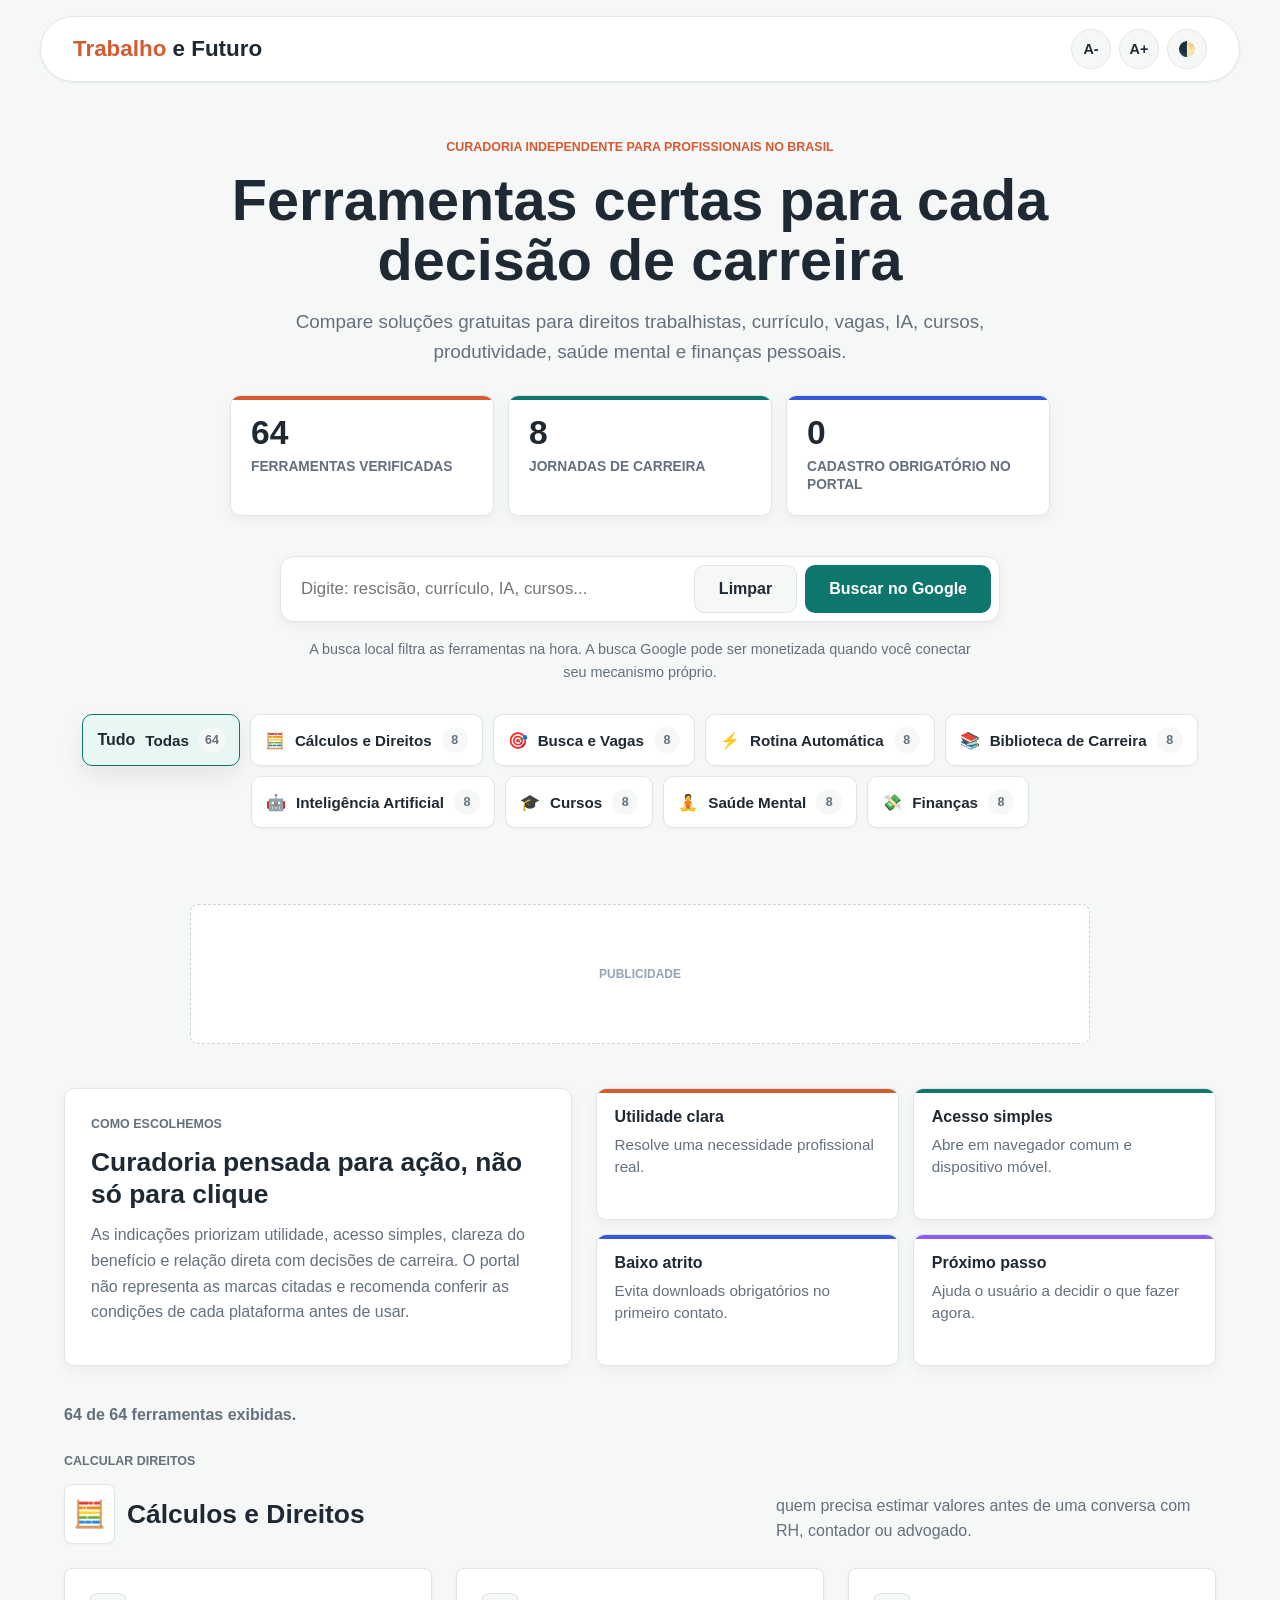
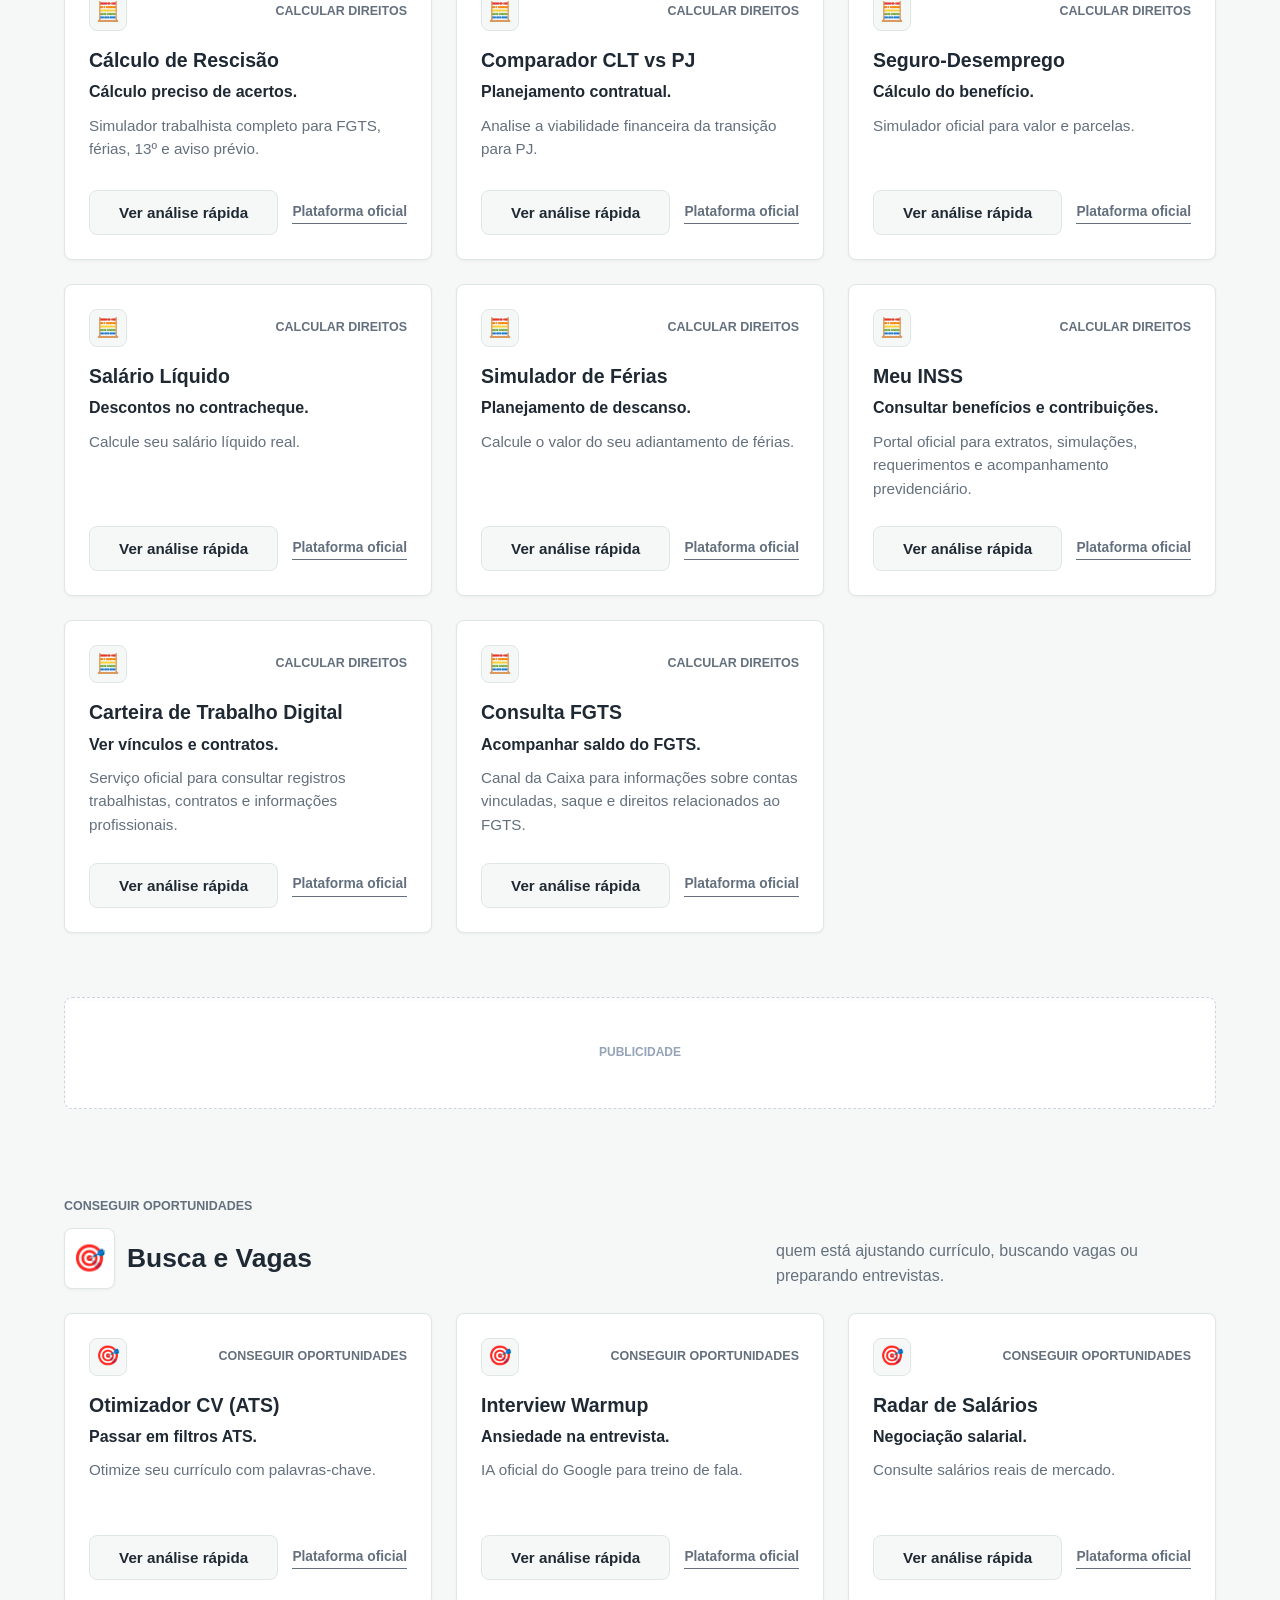
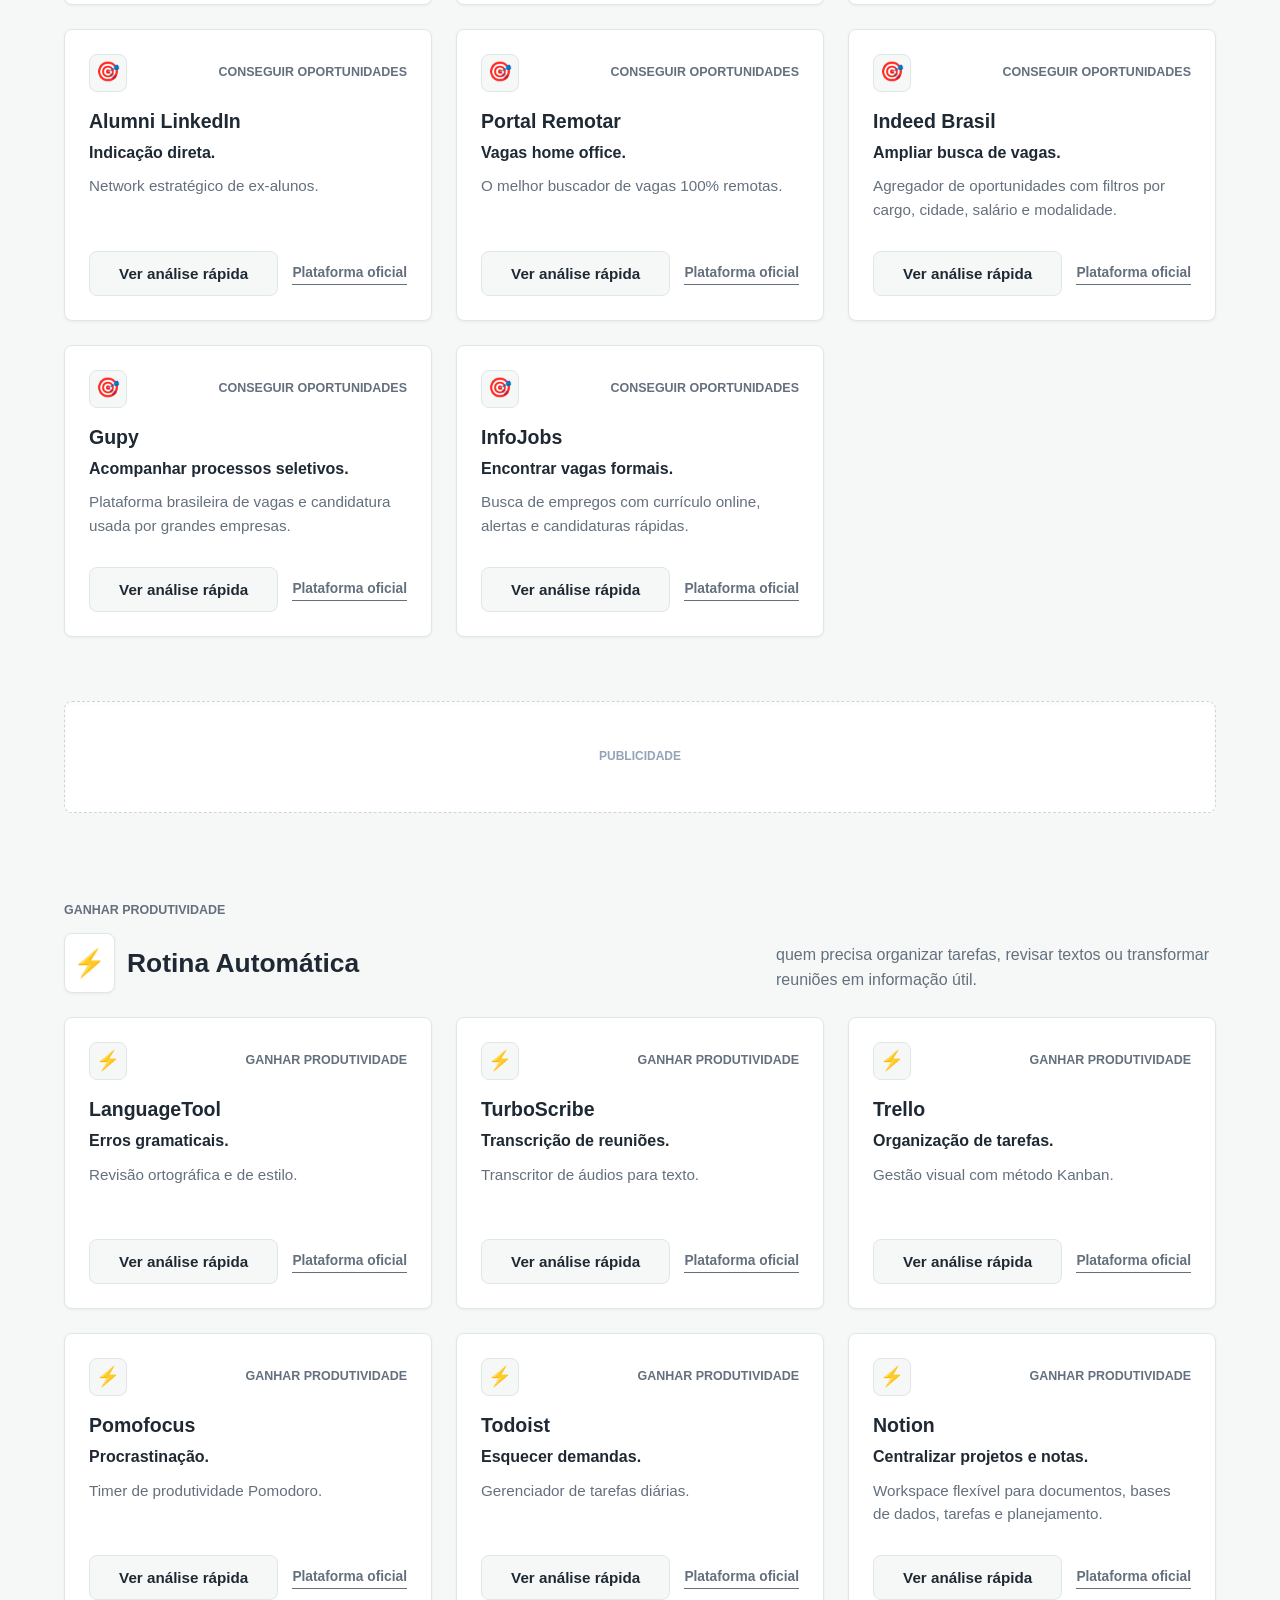
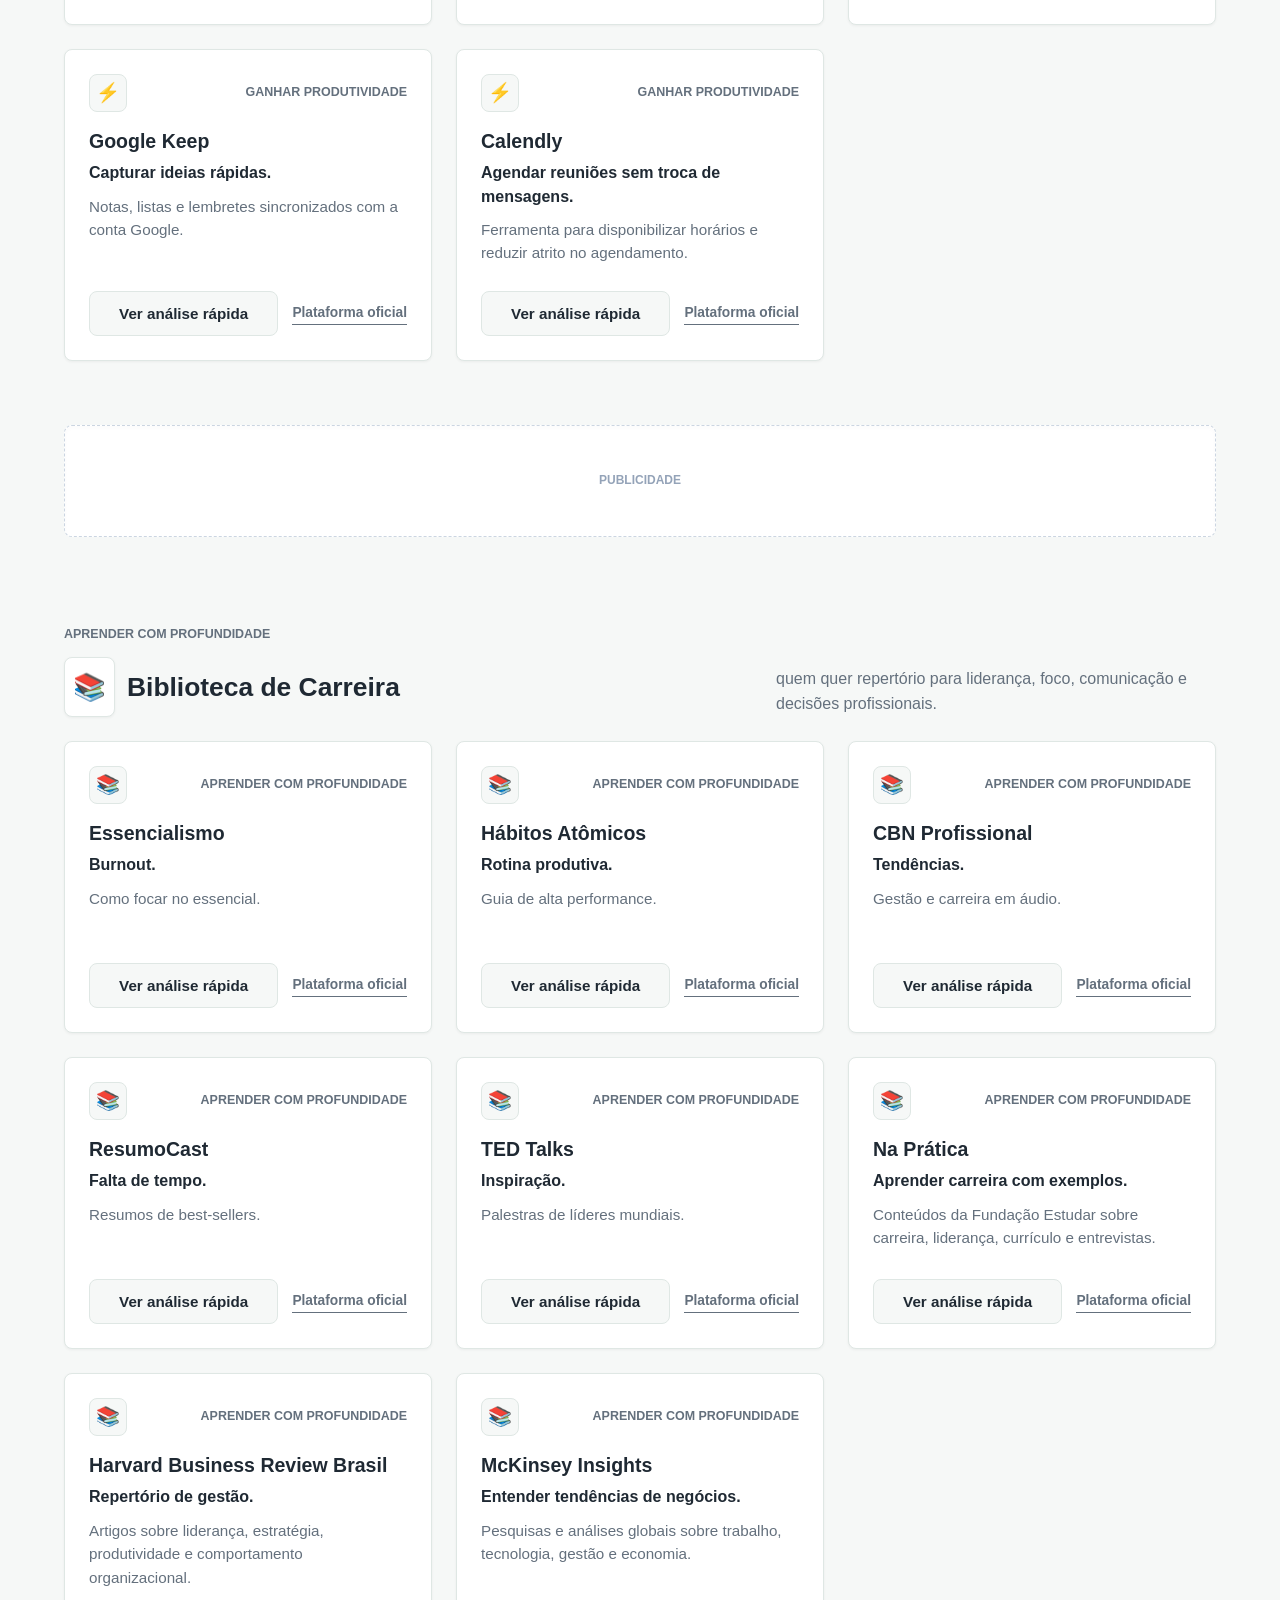
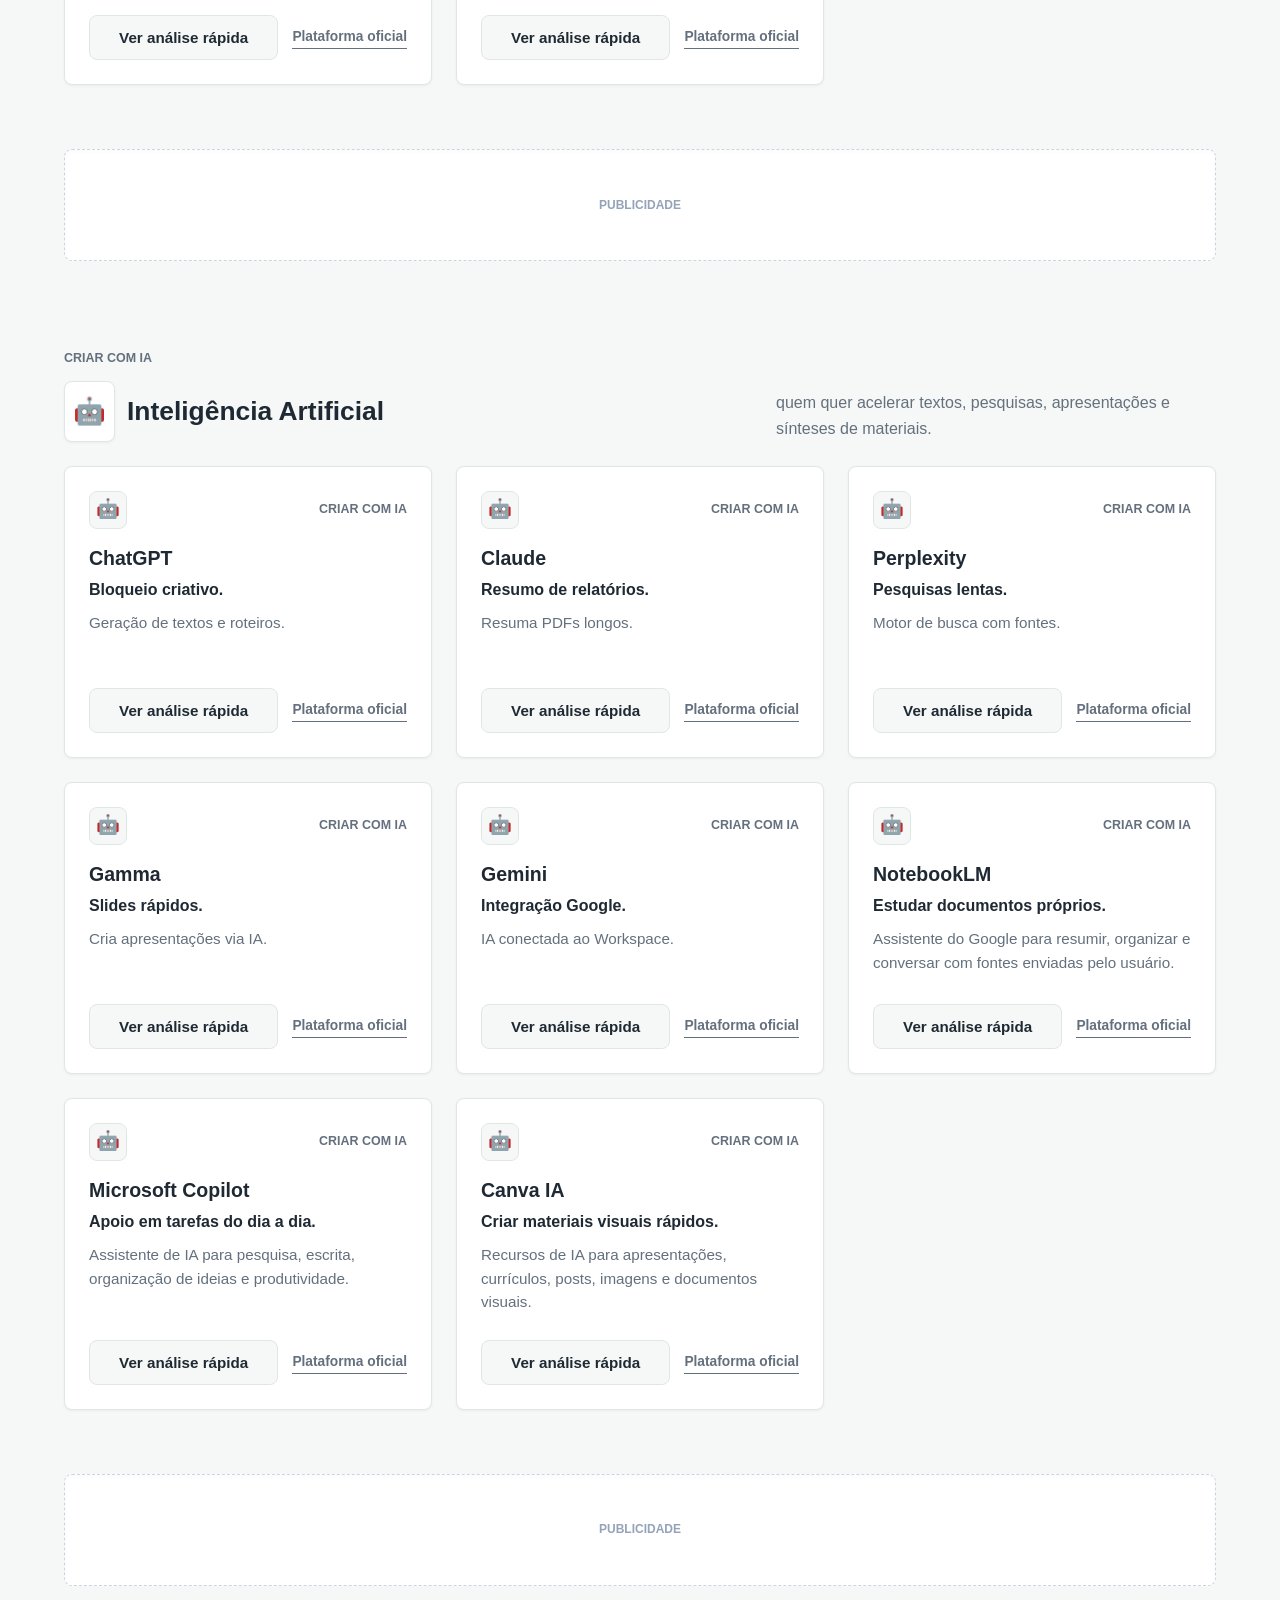
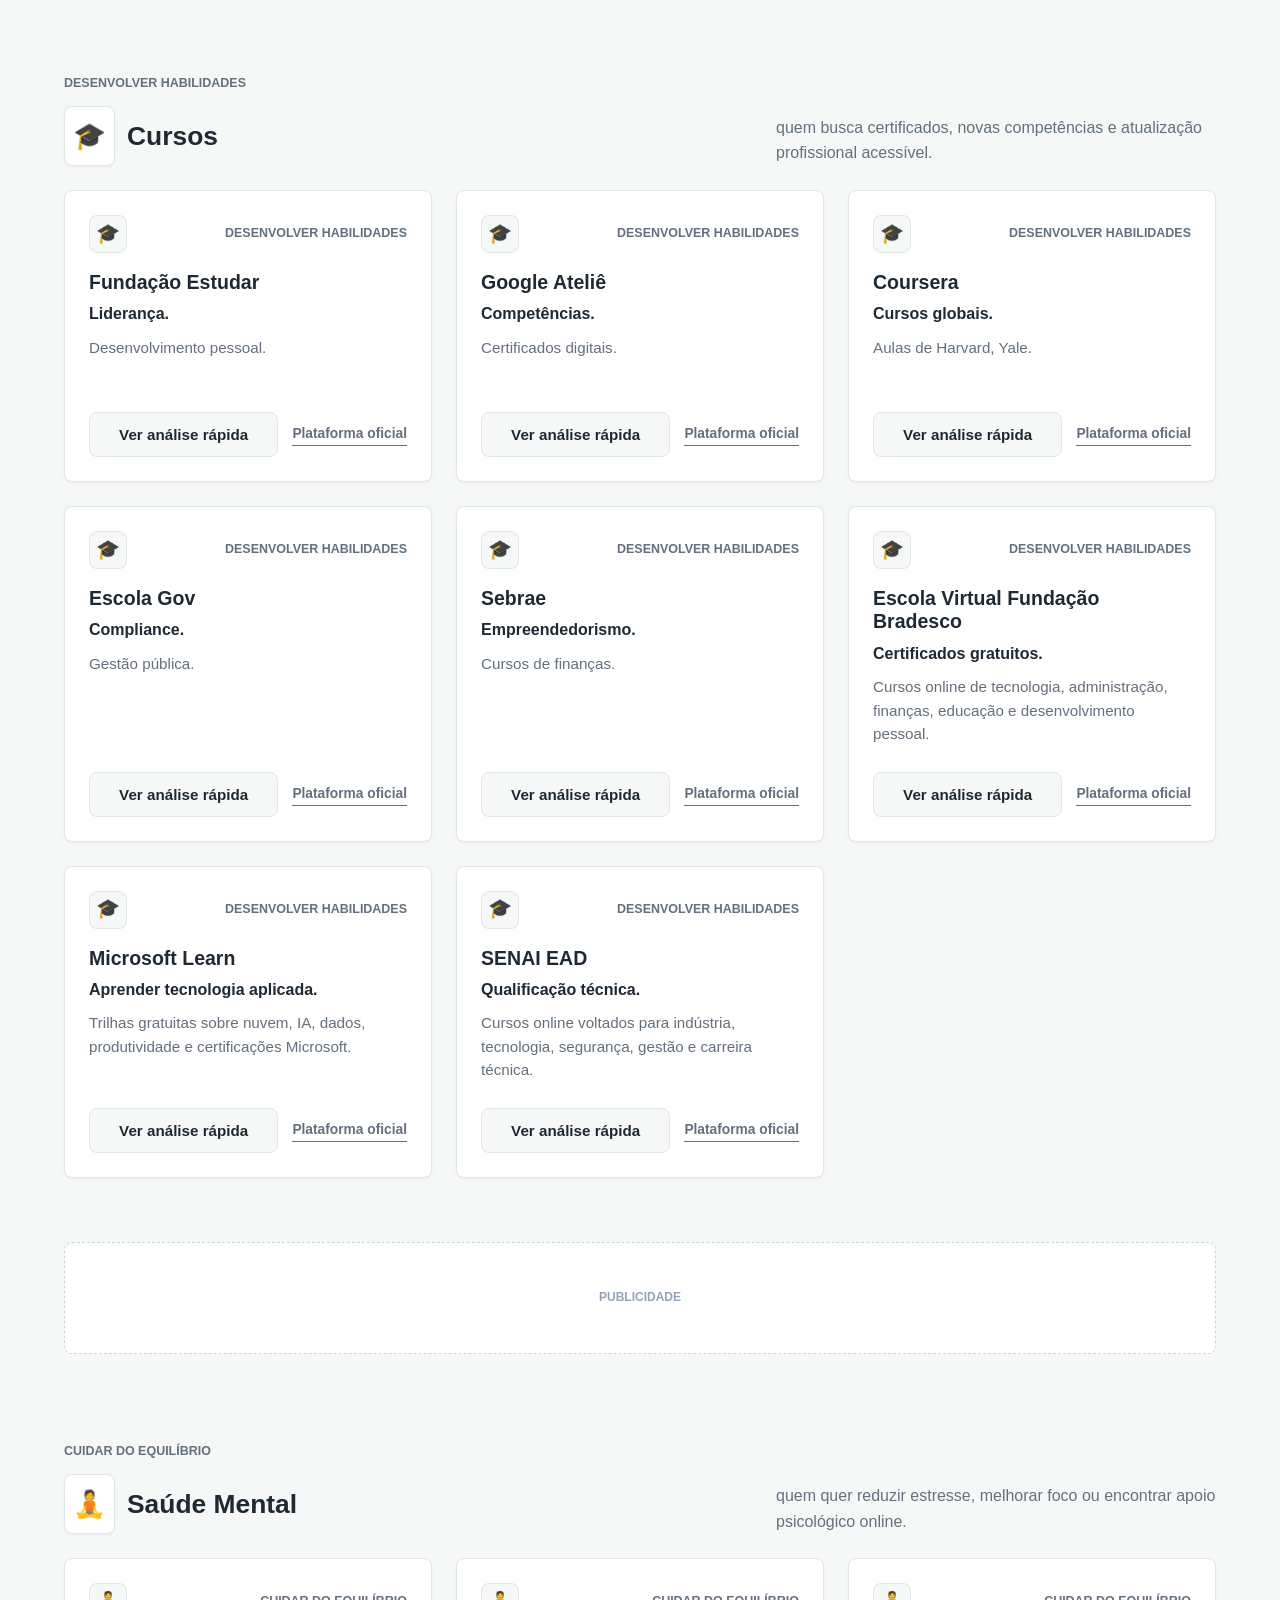
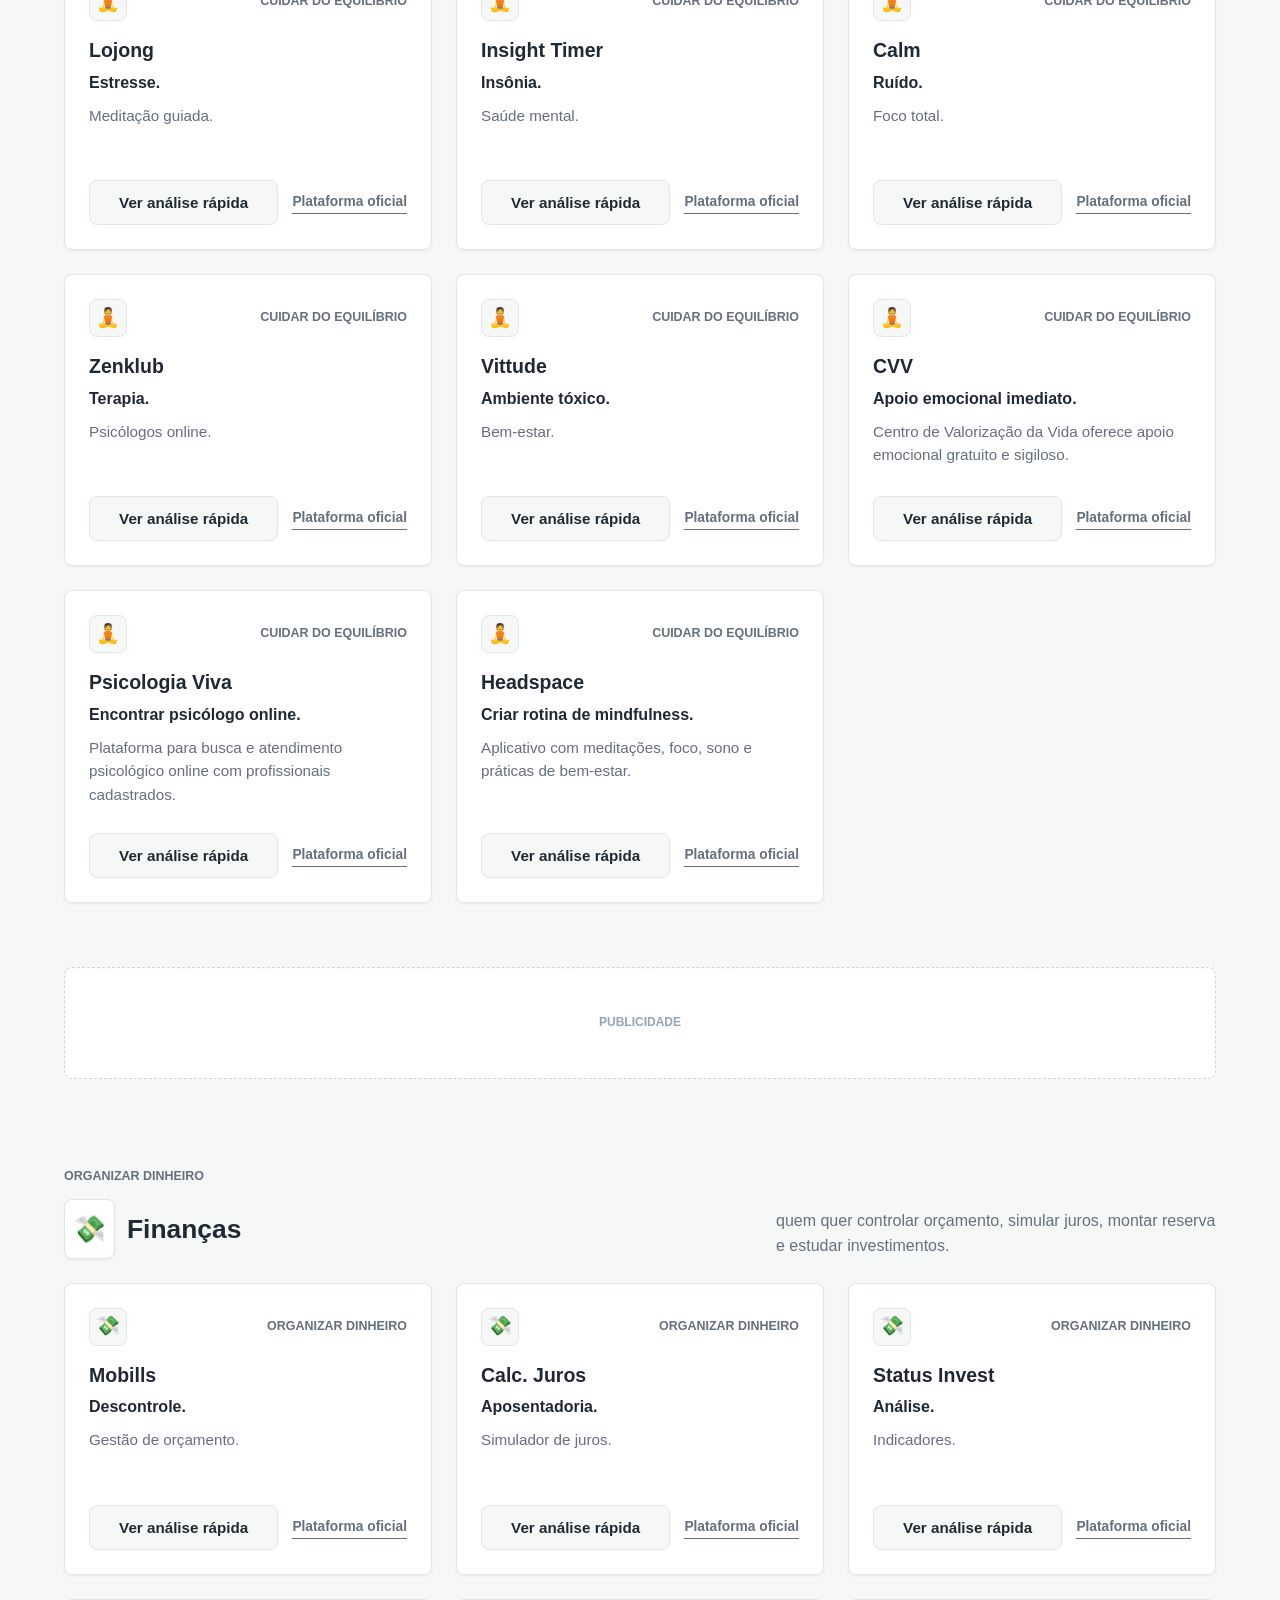
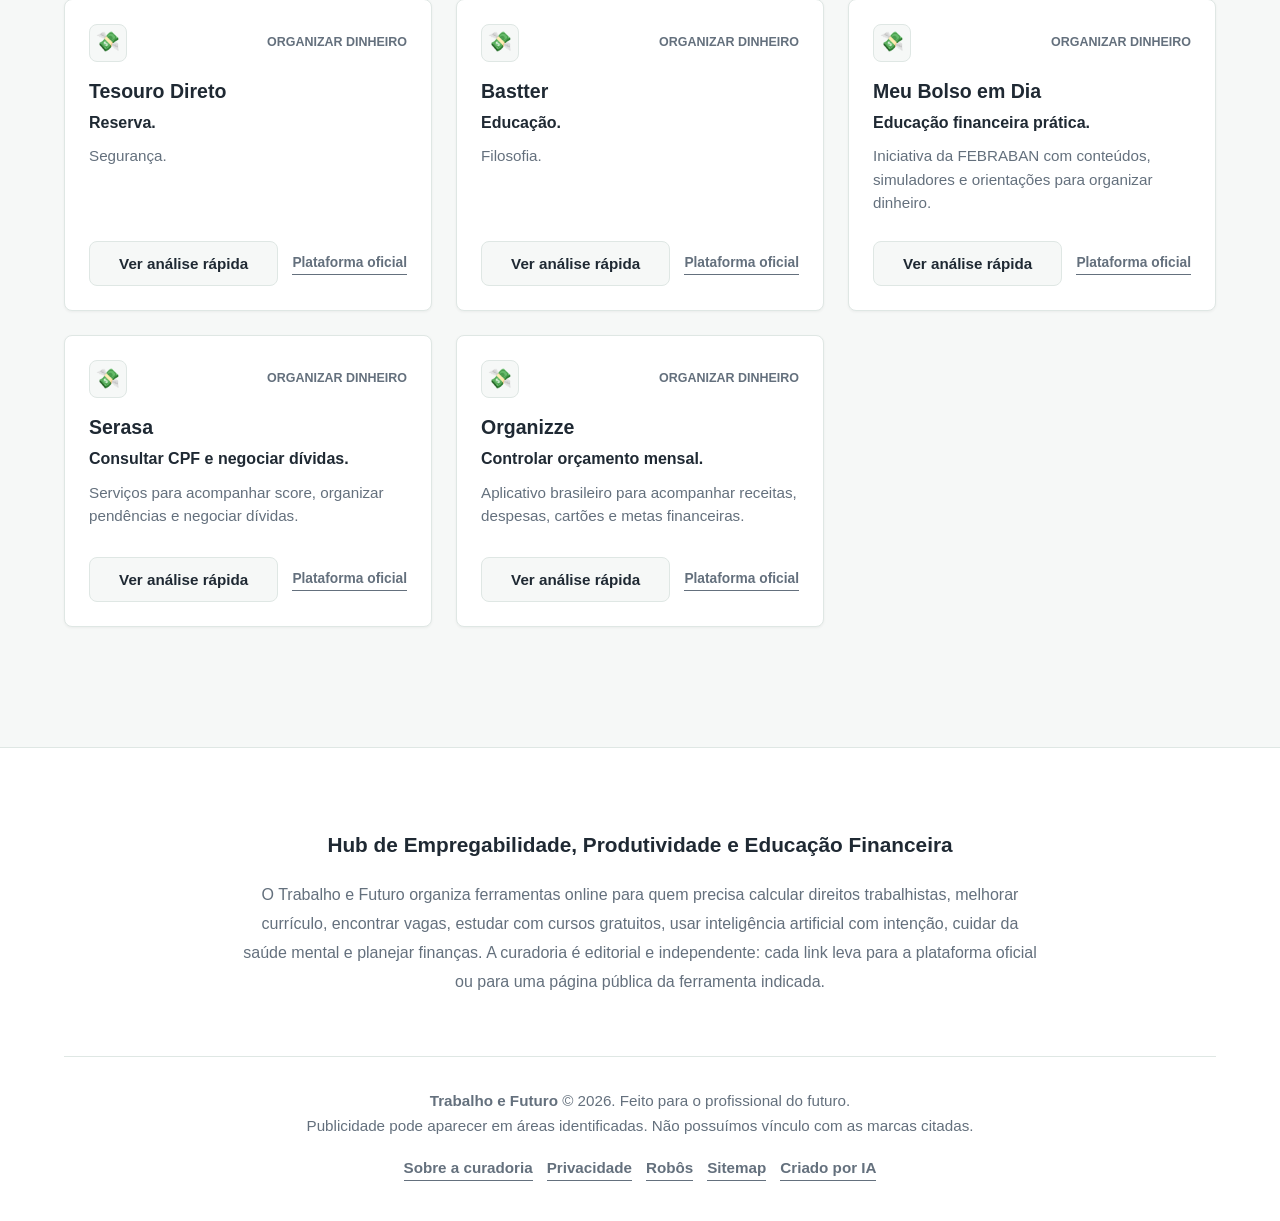
==== commit 75d40299: "Update index.html" ====
--- a/index.html
+++ b/index.html
@@ -47,7 +47,7 @@
 
     <header class="cabecalho-site">
         <div class="container nav-bar">
-            <a class="logotipo" href="./index.html" aria-label="Trabalho e Futuro">Trabalho<span>e Futuro</span></a>
+            <a class="logotipo" href="./index.html" aria-label="Trabalho e Futuro">Trabalho<span> e Futuro</span></a>
             
             <div class="controles-a11y" aria-label="Controles de Acessibilidade">
                 <button type="button" id="btn-fonte-menos" class="btn-a11y" aria-label="Diminuir tamanho da fonte">A-</button>
@@ -181,11 +181,12 @@
                     <a href="privacidade.html">Privacidade</a>
                     <a href="robots.txt">Robôs</a>
                     <a href="sitemap.xml">Sitemap</a>
+                    <a href="https://basalces.com/">Criado por IA</a>
                 </nav>
             </div>
         </div>
     </footer>
 
-    <script src="script.js?v=19"></script>
+    <script src="script.js?v=1.0"></script>
 </body>
 </html>
